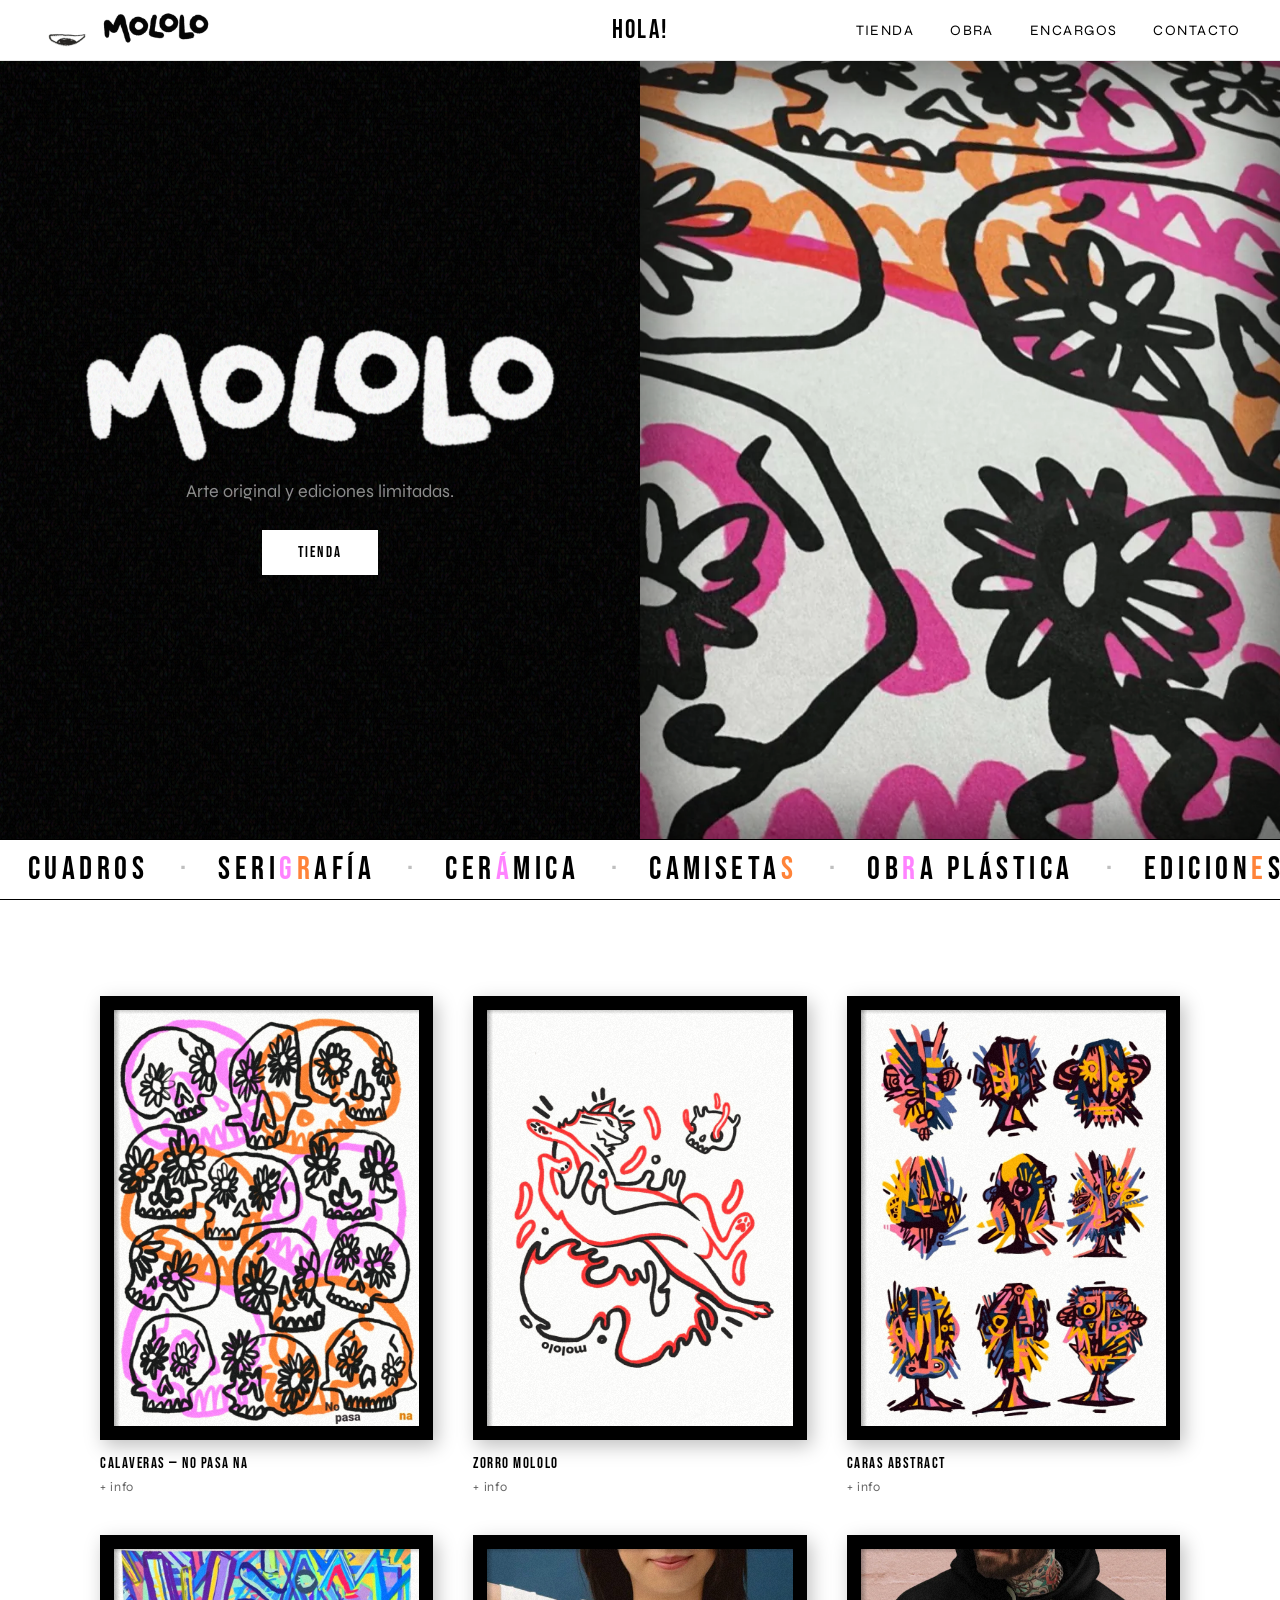
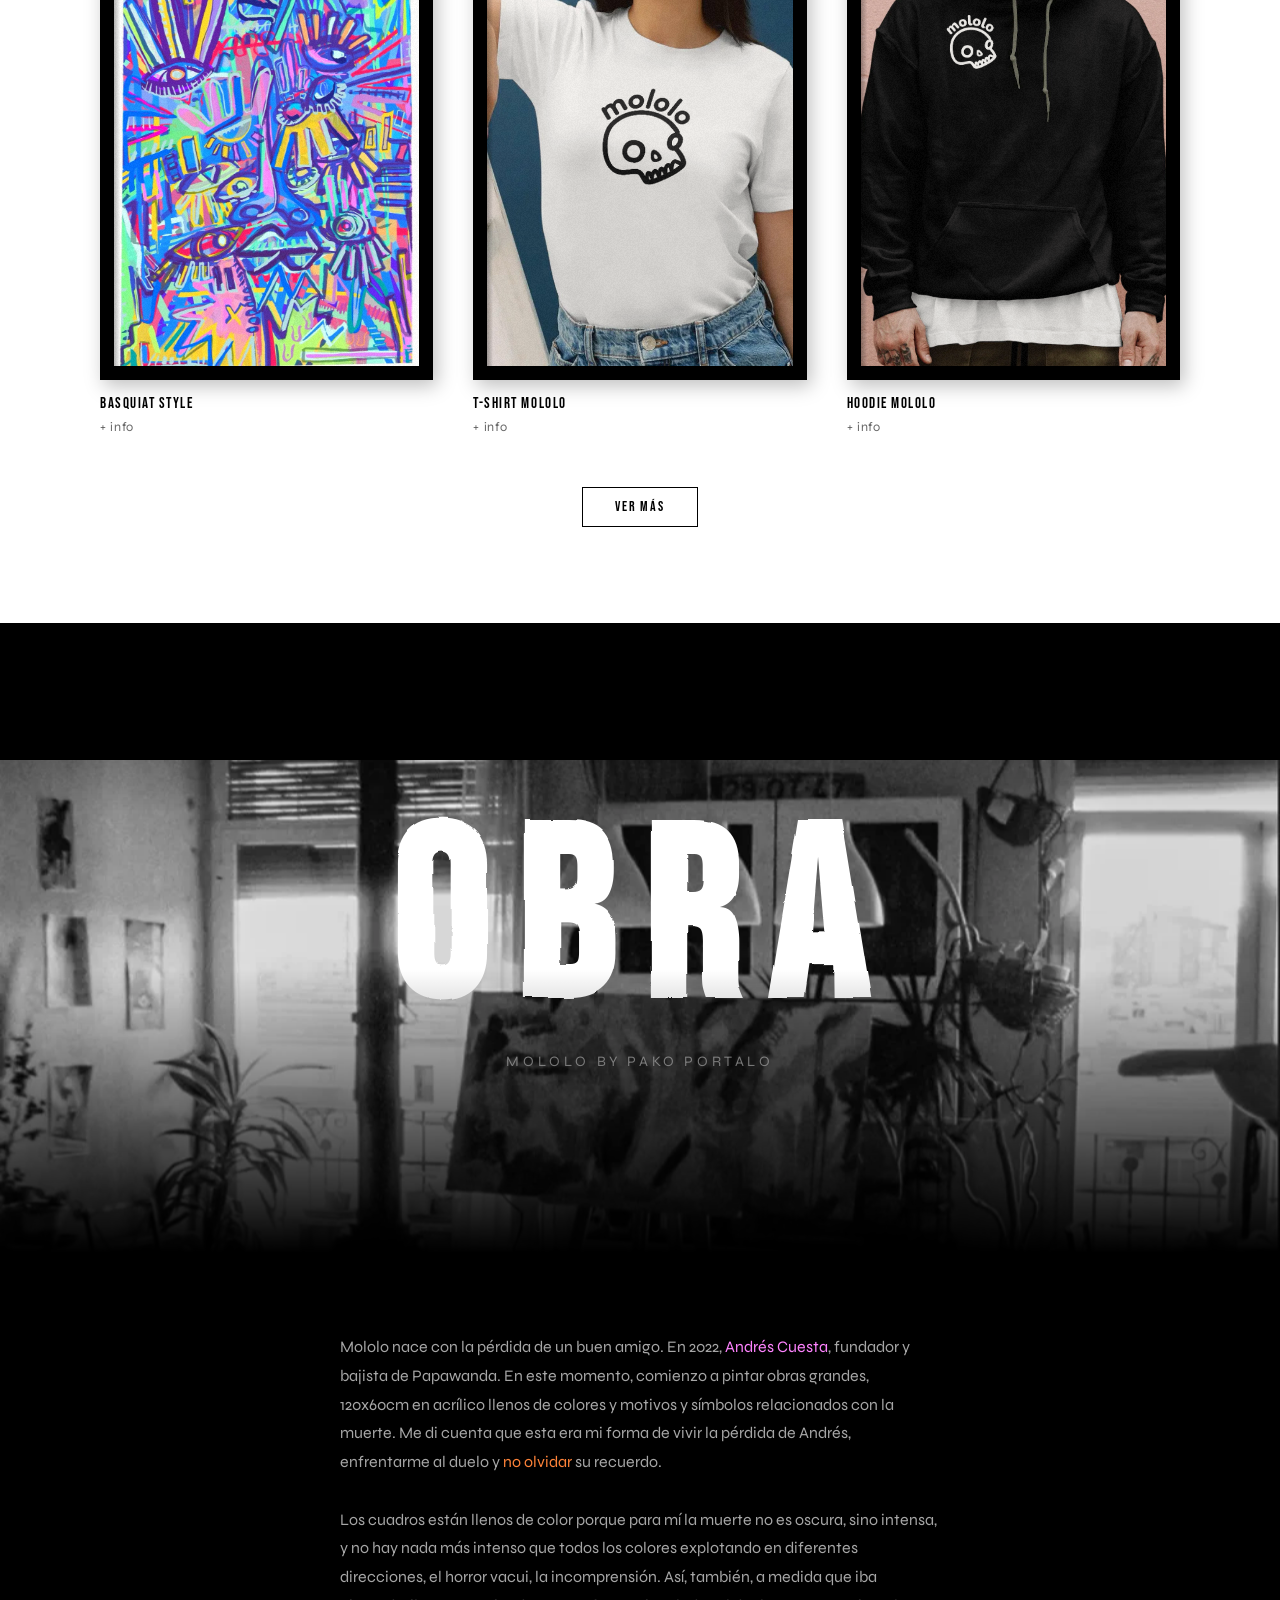
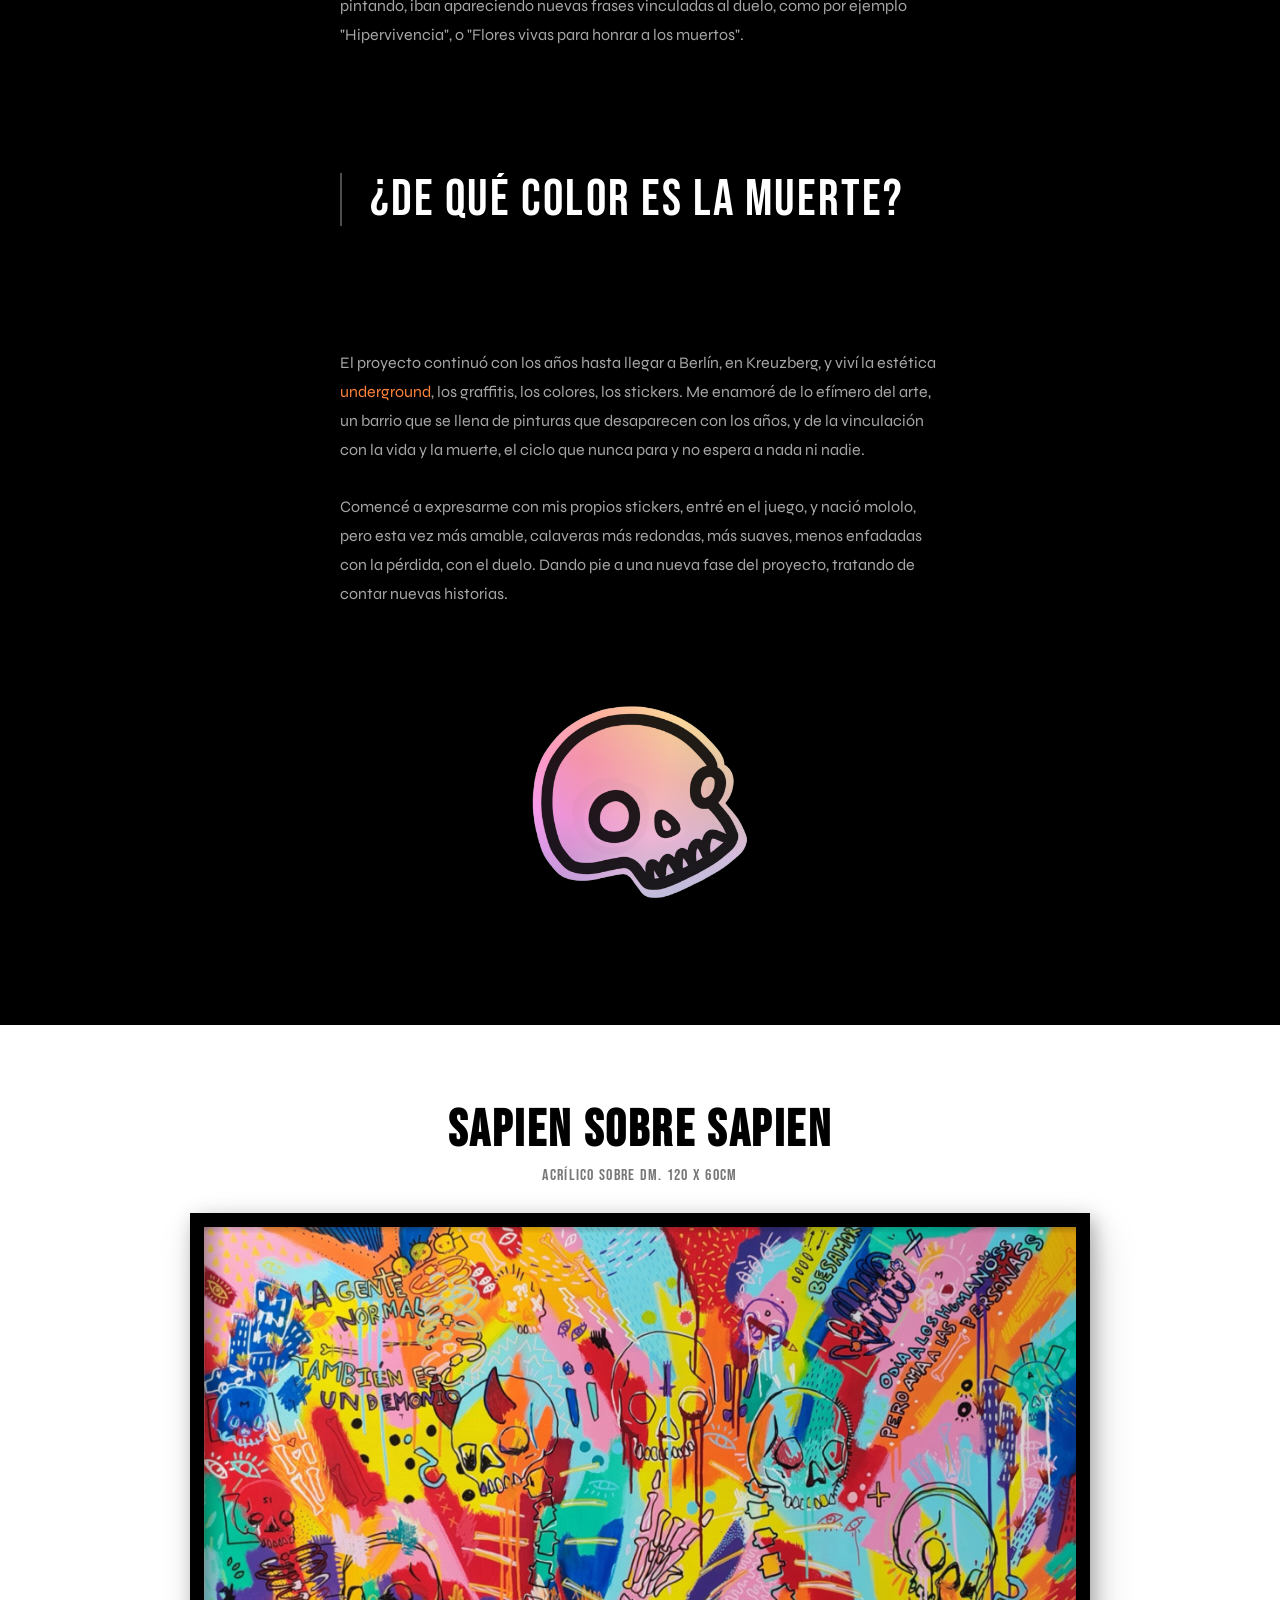
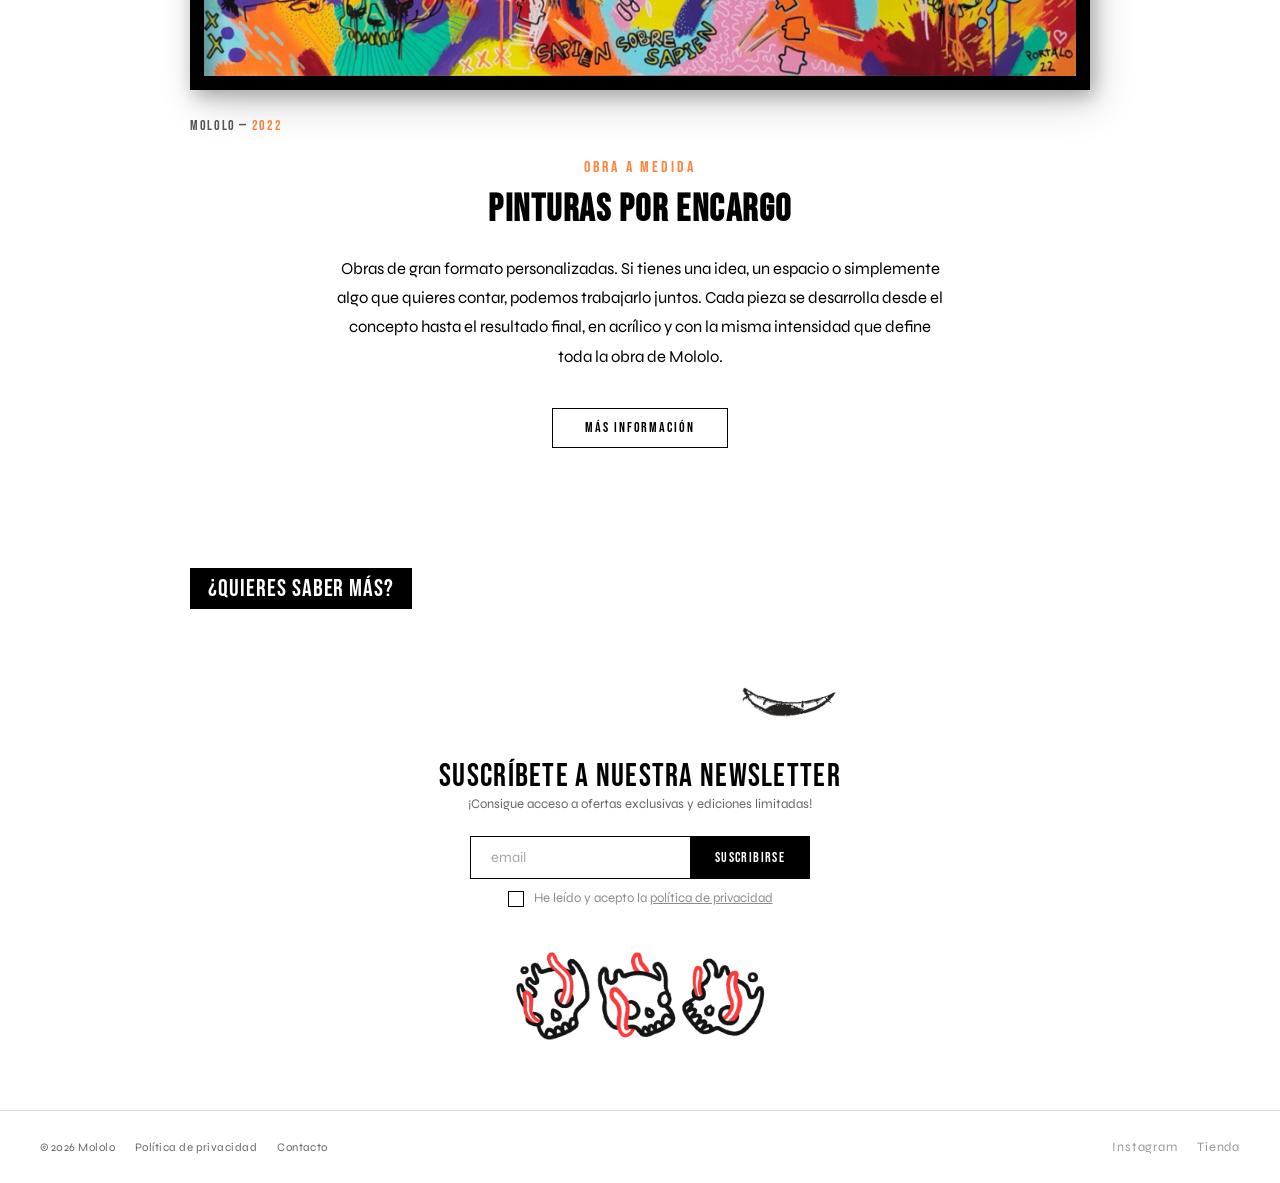
==== index.html @ 87db5af1 "B1–B6: auditoría completa — og:image, OG privacidad, calaveritas, CDN, favicon, logo WebP - B1: cont" ====
<!DOCTYPE html>
<html lang="es">
<head>
  <meta charset="UTF-8">
  <meta name="viewport" content="width=device-width, initial-scale=1.0">
  <title>Mololo — Arte original y ediciones limitadas</title>
  <meta name="description" content="Mololo — Cuadros, serigrafías, cerámica y más. Obras de arte del artista Pako Portalo.">
  <link rel="canonical" href="https://mololo.es/">
  <link rel="icon" type="image/png" href="assets/images/Mololo_Logo_Bg.png">
  <link rel="apple-touch-icon" href="apple-touch-icon.png">
  <link rel="manifest" href="manifest.json">

  <!-- Open Graph / WhatsApp -->
  <meta property="og:type" content="website">
  <meta property="og:title" content="Mololo — Arte original y ediciones limitadas">
  <meta property="og:description" content="Cuadros, láminas y ediciones limitadas de Mololo by Pako Portalo.">
  <meta property="og:image" content="https://mololo.es/assets/images/hero/hero.webp">
  <meta property="og:url" content="https://mololo.es/">
  <meta name="twitter:card" content="summary_large_image">
  <link rel="preconnect" href="https://fonts.googleapis.com">
  <link rel="preconnect" href="https://fonts.gstatic.com" crossorigin>
  <link href="https://fonts.googleapis.com/css2?family=Bebas+Neue&family=Syne:wght@400;500;600&display=swap" rel="stylesheet">
  <link rel="stylesheet" href="css/landing.css">
  <script defer src="https://cloud.umami.is/script.js" data-website-id="9700ddec-756a-4a97-9a9a-986074185c9a"></script>
  <script type="application/ld+json">
  {
    "@context": "https://schema.org",
    "@type": "Person",
    "name": "Pako Portalo",
    "alternateName": "Mololo",
    "url": "https://mololo.es",
    "image": "https://mololo.es/assets/images/hero/hero.webp",
    "description": "Artista plástico. Cuadros, serigrafías, cerámica y ediciones limitadas.",
    "sameAs": [
      "https://www.instagram.com/mololo.es/",
      "https://shop.mololo.es"
    ],
    "hasOfferCatalog": {
      "@type": "OfferCatalog",
      "name": "Tienda Mololo",
      "url": "https://shop.mololo.es"
    }
  }
  </script>
</head>
<body>

  <!-- SVG filters -->
  <svg style="position:absolute;width:0;height:0;overflow:hidden">
    <defs>
      <!-- Filtro wavy animado sin cursor (mobile) -->
      <filter id="obra-turbulence-simple" x="-20%" y="-20%" width="140%" height="140%">
        <feTurbulence type="turbulence" baseFrequency="0.012 0.008" numOctaves="3" seed="5">
          <animate attributeName="baseFrequency"
            values="0.012 0.008; 0.014 0.010; 0.011 0.007; 0.013 0.009; 0.012 0.008"
            dur="8s" repeatCount="indefinite" calcMode="linear"/>
        </feTurbulence>
        <feDisplacementMap in="SourceGraphic" scale="4" xChannelSelector="R" yChannelSelector="G"/>
      </filter>

      <filter id="obra-turbulence" x="-50%" y="-50%" width="200%" height="200%">
        <!-- Respiración idle -->
        <feTurbulence type="turbulence" baseFrequency="0.012 0.008" numOctaves="3" seed="5" result="noise">
          <animate attributeName="baseFrequency"
            values="0.012 0.008; 0.014 0.010; 0.011 0.007; 0.013 0.009; 0.012 0.008"
            dur="8s" repeatCount="indefinite" calcMode="linear"/>
        </feTurbulence>
        <feDisplacementMap in="SourceGraphic" in2="noise" scale="4"
          xChannelSelector="R" yChannelSelector="G" result="breathed"/>
        <!-- Cursor local -->
        <feFlood flood-color="#808080" result="neutral"/>
        <feImage id="obra-cursor-map" result="cursorGradient"
          href="data:image/svg+xml,%3Csvg xmlns='http://www.w3.org/2000/svg' width='300' height='300'%3E%3CradialGradient id='g' cx='50%25' cy='50%25' r='50%25'%3E%3Cstop offset='0%25' stop-color='%23ff8080'/%3E%3Cstop offset='100%25' stop-color='%23808080' stop-opacity='0'/%3E%3C/radialGradient%3E%3Crect width='300' height='300' fill='url(%23g)'/%3E%3C/svg%3E"
          x="-9999" y="-9999" width="300" height="300"/>
        <feComposite in="cursorGradient" in2="neutral" operator="over" result="cursorMap"/>
        <feDisplacementMap id="obra-cursor-disp" in="breathed" in2="cursorMap"
          scale="0" xChannelSelector="R" yChannelSelector="G"/>
      </filter>
    </defs>
  </svg>

  <!-- NAVBAR -->
  <nav>
    <span class="nav-greeting" id="nav-greeting"></span>
    <div class="nav-left">
      <div class="nav-eye-wrapper" id="nav-eye"></div>
      <a href="index.html"><img class="nav-logo" src="assets/images/hero/mololo-logo-hero.webp" alt="MOLOLO"></a>
    </div>
    <div class="nav-links">
      <a href="https://shop.mololo.es">TIENDA</a>
      <a href="#artista">OBRA</a>
      <a href="#encargos">ENCARGOS</a>
      <a href="contacto.html">CONTACTO</a>
    </div>
    <button class="nav-hamburger" id="nav-hamburger" aria-label="Menú">
      <span></span><span></span><span></span>
    </button>
  </nav>

  <!-- Menú móvil desplegable -->
  <div class="nav-mobile-menu" id="nav-mobile-menu">
    <a href="https://shop.mololo.es">TIENDA</a>
    <a href="#artista">OBRA</a>
    <a href="#encargos">ENCARGOS</a>
    <a href="contacto.html">CONTACTO</a>
  </div>

  <main>

    <!-- MÓDULO 1: HERO -->
    <section class="hero">
      <h1 class="visually-hidden">Mololo by Pako Portalo — Arte original y ediciones limitadas</h1>
      <div class="hero-split">
        <div class="hero-left">
          <div class="logo-sprite">
            <img src="assets/images/hero/mololo-logo-hero.webp" alt="MOLOLO">
          </div>
          <p class="hero-sub">Arte original y ediciones limitadas.</p>
          <a class="btn-tienda" href="https://shop.mololo.es">TIENDA</a>
        </div>
        <div class="hero-right">
          <img src="assets/images/hero/hero.webp" alt="Obra de Mololo by Pako Portalo">
        </div>
      </div>

      <!-- TICKER al fondo del hero -->
      <div class="ticker">
        <div class="ticker-track">
          <span class="ticker-item">CUADROS</span><span class="ticker-sep">·</span>
          <span class="ticker-item">SERI<span class="tk-p">G</span><span class="tk-o">R</span>AFÍA</span><span class="ticker-sep">·</span>
          <span class="ticker-item">CER<span class="tk-p">Á</span>MICA</span><span class="ticker-sep">·</span>
          <span class="ticker-item">CAMISETA<span class="tk-o">S</span></span><span class="ticker-sep">·</span>
          <span class="ticker-item">OB<span class="tk-p">R</span>A PLÁSTICA</span><span class="ticker-sep">·</span>
          <span class="ticker-item">EDICION<span class="tk-o">E</span>S LIMITADAS</span><span class="ticker-sep">·</span>
          <span class="ticker-item">TÉCNIC<span class="tk-o">A</span> MIXT<span class="tk-p">A</span></span><span class="ticker-sep">·</span>
          <span class="ticker-item">CUADROS</span><span class="ticker-sep">·</span>
          <span class="ticker-item">SERI<span class="tk-p">G</span><span class="tk-o">R</span>AFÍA</span><span class="ticker-sep">·</span>
          <span class="ticker-item">CER<span class="tk-p">Á</span>MICA</span><span class="ticker-sep">·</span>
          <span class="ticker-item">CAMISETA<span class="tk-o">S</span></span><span class="ticker-sep">·</span>
          <span class="ticker-item">OB<span class="tk-p">R</span>A PLÁSTICA</span><span class="ticker-sep">·</span>
          <span class="ticker-item">EDICION<span class="tk-o">E</span>S LIMITADAS</span><span class="ticker-sep">·</span>
          <span class="ticker-item">TÉCNIC<span class="tk-o">A</span> MIXT<span class="tk-p">A</span></span><span class="ticker-sep">·</span>
        </div>
      </div>
    </section>

    <!-- MÓDULO 2: PRODUCTOS -->
    <section class="productos">
      <div class="productos-grid">
        <div class="producto-card">
          <div class="marco"><img src="assets/images/productos/calaveras-no-pasa-na.webp" alt="Calaveras No Pasa Na" loading="lazy"><div class="papel"></div></div>
          <span class="producto-nombre">CALAVERAS — NO PASA NA</span>
          <a class="producto-info" href="https://shop.mololo.es" target="_blank" rel="noopener">+ info</a>
        </div>
        <div class="producto-card">
          <div class="marco"><img src="assets/images/productos/zorro-calavera.webp" alt="Zorro Mololo" loading="lazy"><div class="papel"></div></div>
          <span class="producto-nombre">ZORRO MOLOLO</span>
          <a class="producto-info" href="https://shop.mololo.es" target="_blank" rel="noopener">+ info</a>
        </div>
        <div class="producto-card">
          <div class="marco"><img src="assets/images/productos/caras-abstract.webp" alt="Caras Abstract" loading="lazy"><div class="papel"></div></div>
          <span class="producto-nombre">CARAS ABSTRACT</span>
          <a class="producto-info" href="https://shop.mololo.es" target="_blank" rel="noopener">+ info</a>
        </div>
        <div class="producto-card">
          <div class="marco"><img src="assets/images/productos/basquiat-style.webp" alt="Basquiat Style" loading="lazy"><div class="papel"></div></div>
          <span class="producto-nombre">BASQUIAT STYLE</span>
          <a class="producto-info" href="https://shop.mololo.es" target="_blank" rel="noopener">+ info</a>
        </div>
        <div class="producto-card">
          <div class="marco"><img src="assets/images/productos/t-shirt-mololo.webp" alt="T-Shirt Mololo" loading="lazy"><div class="papel"></div></div>
          <span class="producto-nombre">T-SHIRT MOLOLO</span>
          <a class="producto-info" href="https://shop.mololo.es" target="_blank" rel="noopener">+ info</a>
        </div>
        <div class="producto-card">
          <div class="marco"><img src="assets/images/productos/hoodie-mololo.webp" alt="Hoodie Mololo" loading="lazy"><div class="papel"></div></div>
          <span class="producto-nombre">HOODIE MOLOLO</span>
          <a class="producto-info" href="https://shop.mololo.es" target="_blank" rel="noopener">+ info</a>
        </div>
      </div>
      <a class="btn-ver-mas" href="https://shop.mololo.es">VER MÁS</a>
    </section>

    <!-- MÓDULO 3: EL ARTISTA -->
    <section class="artista" id="artista">

      <div class="artista-header">
        <img src="assets/images/obra/san-raimundo-pintura.webp" alt="Pako Portalo pintando" loading="lazy">
        <div class="artista-header-overlay">
          <div class="artista-header-titulo">
            <h2 tabindex="0">OBRA</h2>
            <span class="artista-by">Mololo by Pako Portalo</span>
          </div>
        </div>
      </div>

      <div class="artista-body">
        <p tabindex="0"><span class="il-candidate" data-zone="a">Mololo</span> nace con la pérdida de un buen amigo. En 2022, <span class="il-candidate" data-zone="a">Andrés Cuesta</span>, fundador y bajista de <span class="il-candidate" data-zone="a">Papawanda</span>. En este momento, <span class="il-candidate" data-zone="a">comienzo a pintar</span> obras grandes, 120x60cm en acrílico llenos de colores y motivos y símbolos relacionados con <span class="il-candidate" data-zone="a">la muerte</span>. Me di cuenta que esta era mi forma de <span class="il-candidate" data-zone="a">vivir la pérdida</span> de Andrés, enfrentarme al duelo y <span class="il-candidate" data-zone="a">no olvidar</span> su recuerdo.</p>

        <p>Los cuadros están llenos de color porque para mí <span class="il-candidate" data-zone="a">la muerte no es oscura</span>, sino intensa, y no hay nada más intenso que todos los colores explotando en diferentes direcciones, el <span class="il-candidate" data-zone="a">horror vacui</span>, <span class="il-candidate" data-zone="a">la incomprensión</span>. Así, también, a medida que iba pintando, iban apareciendo nuevas frases <span class="il-candidate" data-zone="a">vinculadas al duelo</span>, como por ejemplo <span class="il-candidate" data-zone="a">"Hipervivencia"</span>, o <span class="il-candidate" data-zone="a">"Flores vivas para honrar a los muertos"</span>.</p>

        <div class="artista-pull-quote" tabindex="0">¿De qué color es la muerte?</div>

        <p tabindex="0">El proyecto continuó con los años hasta llegar a <span class="il-candidate" data-zone="b">Berlín, en Kreuzberg</span>, y viví la estética <span class="il-candidate" data-zone="b">underground</span>, los <span class="il-candidate" data-zone="b">graffitis</span>, los colores, los <span class="il-candidate" data-zone="b">stickers</span>. Me enamoré de <span class="il-candidate" data-zone="b">lo efímero</span> del arte, un barrio que se llena de pinturas que desaparecen con los años, y de <span class="il-candidate" data-zone="b">la vinculación</span> con <span class="il-candidate" data-zone="b">la vida</span> y <span class="il-candidate" data-zone="b">la muerte</span>, el ciclo que nunca para y no espera a nada ni nadie.</p>

        <p>Comencé a expresarme con mis propios stickers, entré en el juego, y <span class="il-candidate" data-zone="b">nació mololo</span>, pero esta vez <span class="il-candidate" data-zone="b">más amable</span>, calaveras más redondas, <span class="il-candidate" data-zone="b">más suaves</span>, <span class="il-candidate" data-zone="b">menos enfadadas</span> con la pérdida, con el duelo. Dando pie a una <span class="il-candidate" data-zone="b">nueva fase</span> del proyecto, tratando de contar <span class="il-candidate" data-zone="b">nuevas historias</span>.</p>

        <div class="artista-holo">
          <div id="artista-holo-card" tabindex="0"></div>
        </div>
      </div>

    </section>

    <!-- MÓDULO 4: CUADRO — Sapien sobre sapien -->
    <section class="cuadro-lupa" id="encargos">
      <canvas id="cuadro-lens-canvas"></canvas>
      <div class="cuadro-lupa-inner">
        <div class="cuadro-lupa-header">
          <h2 class="cuadro-lupa-titulo">Sapien sobre sapien</h2>
          <p class="cuadro-lupa-sub">acrílico sobre DM. 120 x 60cm</p>
        </div>
        <div class="cuadro-marco" id="cuadro-marco" tabindex="0">
          <img id="cuadro-img" src="assets/images/cuadro-sapien.jpg" alt="Sapien sobre sapien — Mololo" loading="lazy">
        </div>
        <div class="cuadro-lupa-footer">
          MOLOLO — <span>2022</span>
        </div>
      </div>
    </section>

    <!-- MÓDULO 5: ENCARGOS -->
    <section class="encargos">
      <span class="encargos-pretitulo">obra a medida</span>
      <h2 class="encargos-titulo" tabindex="0">Pinturas por encargo</h2>
      <p class="encargos-texto">Obras de gran formato personalizadas. Si tienes una idea, un espacio o simplemente algo que quieres contar, podemos trabajarlo juntos. Cada pieza se desarrolla desde el concepto hasta el resultado final, en acrílico y con la misma intensidad que define toda la obra de Mololo.</p>
      <a class="btn-ver-mas encargos-btn" href="https://shop.mololo.es">MÁS INFORMACIÓN</a>
    </section>

    <!-- MÓDULO 6: NEWSLETTER -->
    <section class="newsletter">
      <div class="newsletter-wrapper">
      <span class="newsletter-pretitulo">¿quieres saber más?</span>
      <div class="newsletter-inner">
        <div class="newsletter-eye-wrapper" id="nl-eye-right"></div>
        <h3 class="newsletter-titulo">Suscríbete a nuestra newsletter</h3>
        <p class="newsletter-sub" id="nl-sub">¡Consigue acceso a ofertas exclusivas y ediciones limitadas!</p>
        <form class="newsletter-form" id="nl-form">
          <div class="nl-row">
            <input class="newsletter-input" type="email" name="EMAIL" placeholder="email" required>
            <div style="visibility:hidden;position:absolute;width:0;height:0;overflow:hidden;" aria-hidden="true"><input type="text" name="b_276dfd967b8cc6a77df406b2b_a4e99d727c" tabindex="-1" value=""></div>
            <button class="newsletter-submit" id="nl-submit" type="button">SUSCRIBIRSE</button>
          </div>
          <label class="nl-consent">
            <input type="checkbox" id="nl-consent" name="consent">
            <span>He leído y acepto la <a href="politica-privacidad.html" target="_blank">política de privacidad</a></span>
          </label>
          <p class="nl-consent-error" id="nl-consent-error">Acepta la política de privacidad para continuar</p>
        </form>
        <p class="newsletter-ok" id="nl-ok" style="display:none;">¡Gracias! Te hemos añadido a la lista.</p>
        <img class="newsletter-calaveritas" src="assets/images/calaveritas.webp" alt="Calaveritas — Mololo" loading="lazy">
      </div>
      </div>
    </section>

  </main>

  <!-- FOOTER -->
  <footer>
    <div class="footer-legal">
      <span>© 2026 Mololo</span>
      <a href="politica-privacidad.html">Política de privacidad</a>
      <a href="contacto.html">Contacto</a>
    </div>
    <div class="footer-social">
      <a href="https://www.instagram.com/mololo.es/" target="_blank" rel="noopener">Instagram</a>
      <a href="https://shop.mololo.es" target="_blank" rel="noopener">Tienda</a>
    </div>
  </footer>

  <!-- SCRIPTS -->
  <script defer src="js/holographic-card.js"></script>
  <script defer src="js/eye-base.js"></script>
  <script defer src="js/tracker-eye.js"></script>
  <script defer src="js/absent-eye.js"></script>
  <script defer src="js/landing.js"></script>
</body>
</html>
---- css/landing.css ----
/* ================================
   RESET
================================ */
* {
  margin: 0;
  padding: 0;
  box-sizing: border-box;
}

/* ================================
   EYE SPRITE
================================ */
.eye {
  width: 200px;
  height: 200px;
  position: absolute;
  background-image: url('../assets/sprite-draw.webp');
  background-size: 1600px 5000px;
  background-repeat: no-repeat;
  background-position: 0 0;
  mix-blend-mode: multiply;
}

/* ================================
   ACCESIBILIDAD
================================ */
.visually-hidden {
  position: absolute;
  width: 1px;
  height: 1px;
  padding: 0;
  margin: -1px;
  overflow: hidden;
  clip: rect(0, 0, 0, 0);
  white-space: nowrap;
  border: 0;
}

/* Focus visible — navegación por teclado
   Los botones y links simulan el estado hover al recibir foco.
   En campos de texto (sin hover definido): indicador de línea.    */

/* — Navbar: logo (primer tab) — */
.nav-left a:focus-visible {
  outline: 2px solid var(--pink);
  outline-offset: 3px;
}

/* — Navbar links — */
.nav-links a:focus-visible,
.nav-mobile-menu a:focus-visible {
  outline: 2px solid var(--orange);
  outline-offset: 3px;
}

/* — Hamburger (sin hover definido, outline sutil) — */
.nav-hamburger:focus-visible {
  outline: 2px solid var(--orange);
  outline-offset: 4px;
}

/* — Hero: btn-tienda — */
.btn-tienda:focus-visible {
  outline: none;
  background: var(--pink);
}

/* — Productos: "+ info" links — */
.producto-info:focus-visible {
  outline: 2px solid var(--pink);
  outline-offset: 3px;
}

/* — Productos + Encargos: btn-ver-mas — */
.btn-ver-mas:focus-visible {
  outline: none;
  background: var(--pink);
  color: var(--black);
  border-color: var(--pink);
}

/* — Newsletter input — */
.newsletter-input:focus-visible {
  outline: 2px solid var(--black);
  outline-offset: 2px;
}

/* — Newsletter submit — */
.newsletter-submit:focus-visible {
  outline: none;
  background: var(--pink);
  color: var(--black);
  border-color: var(--pink);
}

/* — Footer links — */
.footer-legal a:focus-visible,
.footer-social a:focus-visible {
  outline: none;
  color: var(--black);
}

/* — Contacto: campos (sin hover, línea naranja bajo el texto) — */
.contacto-field:focus-visible {
  outline: none;
  box-shadow: 0 2px 0 var(--orange);
}

/* — Contacto: botón enviar — */
.contacto-submit:focus-visible {
  outline: none;
  background: var(--pink);
  color: var(--black);
  border-color: var(--pink);
}

/* — Tab stops de contenido (sin outline) — */
.artista-header-titulo h2:focus-visible,
.artista-body p:focus-visible,
.artista-pull-quote:focus-visible,
#artista-holo-card:focus-visible,
#cuadro-marco:focus-visible,
.encargos-titulo:focus-visible {
  outline: none;
}

/* ================================
   VARIABLES
================================ */
:root {
  --black: #000000;
  --white: #FFFFFF;
  --orange: #ff8339;
  --pink: #ff83ff;
  --font-display: 'Bebas Neue', sans-serif;
  --font-body: 'Syne', sans-serif;
}

/* ================================
   BODY
================================ */
body {
  width: 100%;
  height: auto;
  min-height: 100svh;
  background: white;
  overflow-x: hidden;
  overflow-y: auto;
  position: relative;
  cursor: default;
}

/* ================================
   NAVBAR
================================ */
nav {
  position: fixed;
  top: 0; left: 0; right: 0;
  height: 60px;
  display: flex;
  align-items: center;
  justify-content: space-between;
  padding: 0 40px;
  background: var(--white);
  z-index: 100;
  box-shadow: 0 1px 0 #e8e8e8;
}

.nav-greeting {
  position: absolute;
  left: 50%;
  transform: translateX(-50%);
  font-family: var(--font-display);
  font-size: 1.6rem;
  letter-spacing: 0.08em;
  color: var(--black);
  opacity: 0;
  transition: opacity 1.8s ease;
  pointer-events: none;
  white-space: nowrap;
}
.nav-greeting.visible { opacity: 1; }

.nav-left {
  display: flex;
  align-items: center;
  gap: 10px;
}

.nav-eye-wrapper {
  width: 50px;
  height: 50px;
  position: relative;
  overflow: hidden;
  flex-shrink: 0;
}
.nav-eye-wrapper .eye {
  transform: scale(0.25);
  transform-origin: top left;
}

.nav-logo {
  height: 32px;
  width: auto;
  object-fit: contain;
  filter: invert(1);
  opacity: 0;
  transition: opacity 0.5s ease;
}
.nav-logo.visible { opacity: 1; }

.nav-links {
  display: flex;
  align-items: center;
  gap: 36px;
}
.nav-links a {
  font-family: var(--font-body);
  font-size: 0.9rem;
  letter-spacing: 0.1em;
  color: var(--black);
  text-decoration: none;
  transition: opacity 0.15s;
}
.nav-links a:hover { opacity: 0.4; }

/* ================================
   HAMBURGER
================================ */
.nav-hamburger {
  display: none;
  flex-direction: column;
  justify-content: center;
  gap: 5px;
  width: 32px;
  height: 32px;
  cursor: pointer;
  background: none;
  border: none;
  padding: 0;
  outline: none;
}
.nav-hamburger span {
  display: block;
  height: 1.5px;
  background: var(--black);
  transition: transform 0.25s, opacity 0.25s;
  transform-origin: center;
}
.nav-hamburger.open span:nth-child(1) { transform: translateY(6.5px) rotate(45deg); }
.nav-hamburger.open span:nth-child(2) { opacity: 0; }
.nav-hamburger.open span:nth-child(3) { transform: translateY(-6.5px) rotate(-45deg); }

/* ================================
   MOBILE NAV MENU
================================ */
.nav-mobile-menu {
  display: none;
  position: fixed;
  top: 60px; left: 0; right: 0;
  background: var(--white);
  flex-direction: column;
  z-index: 99;
  overflow: hidden;
  max-height: 0;
  transition: max-height 0.3s ease;
}
.nav-mobile-menu.open {
  max-height: 280px;
  box-shadow: 0 1px 0 #e8e8e8;
}
.nav-mobile-menu a {
  font-family: var(--font-body);
  font-size: 0.9rem;
  letter-spacing: 0.1em;
  color: var(--black);
  text-decoration: none;
  padding: 18px 24px;
  border-bottom: 1px solid #f0f0f0;
}
.nav-mobile-menu a:last-child { border-bottom: none; }

/* ================================
   MAIN
================================ */
main { padding-top: 60px; }

/* ================================
   TICKER
================================ */
.ticker {
  border-top: 1.5px solid var(--black);
  border-bottom: 1.5px solid var(--black);
  background: var(--white);
  overflow: hidden;
  padding: 10px 0;
}

.ticker-track {
  display: flex;
  width: max-content;
  animation: ticker-scroll 18s linear infinite;
}

.ticker-track:hover {
  animation-play-state: paused;
}

.ticker-item {
  font-family: var(--font-display);
  font-size: 2rem;
  letter-spacing: 0.14em;
  white-space: nowrap;
  padding: 0 28px;
  color: var(--black);
  transition: color 0.2s;
}

.tk-o { color: var(--orange); }
.tk-p { color: var(--pink); }

.ticker-item:nth-child(4n+1):hover,
.ticker-item:nth-child(4n+1):hover * { color: var(--pink); }
.ticker-item:nth-child(4n+3):hover,
.ticker-item:nth-child(4n+3):hover * { color: var(--orange); }

.ticker-sep {
  font-family: var(--font-display);
  font-size: 2rem;
  color: rgba(0,0,0,0.25);
  padding: 0 4px;
}

@keyframes ticker-scroll {
  0%   { transform: translateX(0); }
  100% { transform: translateX(-50%); }
}

/* ================================
   HERO
================================ */
.hero {
  display: flex;
  flex-direction: column;
  min-height: calc(100svh - 60px);
}

.hero-split {
  display: grid;
  grid-template-columns: 1fr 1fr;
  flex: 1;
}

.hero-left {
  position: relative;
  background: var(--black);
  display: flex;
  flex-direction: column;
  justify-content: center;
  align-items: center;
  text-align: center;
  padding: 80px 64px;
  gap: 10px;
  overflow: hidden;
}

.hero-left::after {
  content: '';
  position: absolute;
  inset: 0;
  pointer-events: none;
  opacity: 0.15;
  background-image: url("data:image/svg+xml,%3Csvg viewBox='0 0 256 256' xmlns='http://www.w3.org/2000/svg'%3E%3Cfilter id='n'%3E%3CfeTurbulence type='turbulence' baseFrequency='0.3 0.2' numOctaves='2' stitchTiles='stitch'/%3E%3C/filter%3E%3Crect width='100%25' height='100%25' filter='url(%23n)'/%3E%3C/svg%3E");
  background-size: 300px 300px;
}

.logo-sprite {
  width: 500px;
  height: 143px; /* 500 * 400/1400 */
  max-width: 100%;
  transition: transform 0.4s ease;
}
.logo-sprite:hover { transform: scale(1.04); }
.logo-sprite img {
  width: 100%;
  height: 100%;
  object-fit: contain;
}

.hero-sub {
  font-family: var(--font-body);
  font-size: clamp(0.95rem, 1.4vw, 1.15rem);
  color: rgba(255,255,255,0.55);
  line-height: 1.6;
}

.btn-tienda {
  display: inline-block;
  position: relative;
  z-index: 1;
  font-family: var(--font-display);
  font-size: 0.95rem;
  letter-spacing: 0.14em;
  color: var(--black);
  background: var(--white);
  padding: 13px 36px;
  text-decoration: none;
  align-self: center;
  margin-top: 14px;
  transition: background 0.2s;
}
.btn-tienda.hover-alt:hover { background: var(--orange); color: var(--white); }
.btn-tienda:not(.hover-alt):hover { background: var(--pink); }

.hero-right {
  overflow: hidden;
  position: relative;
}
.hero-right::after {
  content: '';
  position: absolute;
  inset: 0;
  pointer-events: none;
  z-index: 1;
  box-shadow: inset 0 0 70px 18px rgba(0,0,0,0.55);
}
.hero-right img {
  position: absolute;
  inset: -20px;
  width: calc(100% + 40px);
  height: calc(100% + 40px);
  object-fit: cover;
  display: block;
}

/* ================================
   PRODUCTOS
================================ */
.productos {
  padding: 96px 64px;
  display: flex;
  flex-direction: column;
  align-items: center;
  gap: 52px;
}

.productos-grid {
  display: grid;
  grid-template-columns: repeat(3, 1fr);
  gap: 40px;
  width: 100%;
  max-width: 1080px;
}

.producto-card {
  display: flex;
  flex-direction: column;
  gap: 14px;
}

.producto-card .marco {
  position: relative;
  width: 100%;
  aspect-ratio: 3 / 4;
  border: 14px solid var(--black);
  box-shadow: 4px 6px 18px rgba(0,0,0,0.25);
  overflow: hidden;
  display: block;
  transition: transform 0.3s ease, box-shadow 0.3s ease;
}
.producto-card .marco img {
  width: 100%;
  height: 100%;
  object-fit: cover;
  display: block;
  position: relative;
  z-index: 0;
  filter: sepia(0.05) saturate(1.2);
}
/* Sombra de volumen del marco sobre la imagen */
.producto-card .marco::before {
  content: '';
  position: absolute;
  inset: 0;
  background:
    linear-gradient(to right,  rgba(0,0,0,0.3) 0%, transparent 2%),
    linear-gradient(to bottom, rgba(0,0,0,0.18) 0%, transparent 1%);
  pointer-events: none;
  z-index: 1;
}
/* Textura papel */
.producto-card .marco .papel {
  position: absolute;
  inset: 0;
  opacity: 0.03;
  pointer-events: none;
  z-index: 2;
  background-repeat: repeat;
  background-size: 150px 150px;
}
.producto-card:hover .marco {
  transform: scale(1.03) translateY(-4px);
  box-shadow: 8px 20px 40px rgba(0,0,0,0.35);
}

.producto-nombre {
  font-family: var(--font-display);
  font-size: 0.95rem;
  letter-spacing: 0.1em;
  color: var(--black);
}

.producto-info {
  font-family: var(--font-body);
  font-size: 0.8rem;
  letter-spacing: 0.05em;
  color: rgba(0,0,0,0.6);
  text-decoration: none;
  margin-top: -8px;
}
.producto-info:hover { color: var(--black); }

.btn-ver-mas {
  font-family: var(--font-display);
  font-size: 0.85rem;
  letter-spacing: 0.14em;
  color: var(--black);
  text-decoration: none;
  border: 1px solid var(--black);
  padding: 11px 32px;
  transition: background 0.2s, color 0.2s;
}
.btn-ver-mas.hover-alt:hover { background: var(--orange); color: var(--white); border-color: var(--orange); }
.btn-ver-mas:not(.hover-alt):hover { background: var(--pink); color: var(--black); border-color: var(--pink); }

/* ================================
   MÓDULO 4: CUADRO LUPA
================================ */
.cuadro-lupa {
  padding: 80px 32px 24px;
  display: flex;
  justify-content: center;
  background: var(--white);
}

.cuadro-lupa-inner {
  display: flex;
  flex-direction: column;
  align-items: center;
  gap: 28px;
  width: 100%;
  max-width: 900px;
}

.cuadro-lupa-header {
  text-align: center;
}

.cuadro-lupa-titulo {
  font-family: var(--font-display);
  font-size: clamp(1.8rem, 4vw, 3.2rem);
  letter-spacing: 0.05em;
  line-height: 1;
}

.cuadro-lupa-sub {
  font-family: var(--font-display);
  font-size: 1rem;
  color: #777;
  margin-top: 10px;
  letter-spacing: 0.08em;
}

.cuadro-marco {
  position: relative;
  border: 14px solid var(--black);
  box-shadow: 4px 6px 18px rgba(0,0,0,0.28), 8px 16px 40px rgba(0,0,0,0.14);
  display: block;
  cursor: none;
  width: 100%;
}

.cuadro-marco::before {
  content: '';
  position: absolute;
  inset: 0;
  background:
    linear-gradient(to right,  rgba(0,0,0,0.28) 0%, transparent 2.5%),
    linear-gradient(to bottom, rgba(0,0,0,0.18) 0%, transparent 1.5%);
  pointer-events: none;
  z-index: 1;
}

.cuadro-marco::after {
  content: '';
  position: absolute;
  inset: 0;
  opacity: 0.03;
  pointer-events: none;
  z-index: 2;
  background-image: url("data:image/svg+xml,%3Csvg xmlns='http://www.w3.org/2000/svg' width='4' height='4'%3E%3Crect width='1' height='1' fill='%23000'/%3E%3Crect x='2' y='2' width='1' height='1' fill='%23000'/%3E%3C/svg%3E");
  background-size: 4px 4px;
}

#cuadro-img {
  display: block;
  width: 100%;
  height: auto;
}

#cuadro-lens-canvas {
  position: fixed;
  top: 0;
  left: 0;
  pointer-events: none;
  z-index: 9999;
}

.cuadro-lupa-footer {
  font-family: var(--font-display);
  font-size: 0.85rem;
  letter-spacing: 0.12em;
  color: #555;
  text-align: left;
  width: 100%;
}

.cuadro-lupa-footer span {
  color: var(--orange);
}

@media (hover: none) {
  .cuadro-marco { cursor: default; }
}

/* ================================
   ARTISTA
================================ */
.artista {
  background: var(--black);
}
.artista-header {
  position: relative;
  height: 70svh;
  overflow: hidden;
}
.artista-header::after {
  content: '';
  position: absolute;
  inset: 0;
  background: linear-gradient(to bottom, transparent 0%, transparent 55%, var(--black) 100%);
  pointer-events: none;
  z-index: 2;
}
.artista-header img {
  position: absolute;
  left: 0;
  width: 100%;
  height: 140%;
  object-fit: cover;
  object-position: center;
  display: block;
  will-change: transform;
}
.artista-header-overlay {
  position: absolute;
  inset: 0;
  background:
    linear-gradient(to bottom, rgba(0,0,0,0.5) 0%, transparent 30%);
  display: flex;
  align-items: center;
  justify-content: center;
}
.artista-header-titulo {
  display: flex;
  flex-direction: column;
  align-items: center;
  gap: 8px;
}
.artista-header-titulo h2 {
  font-family: var(--font-display);
  font-size: 15rem;
  letter-spacing: 0.12em;
  color: var(--white);
  margin: 0;
  line-height: 1;
  filter: url(#obra-turbulence);
  cursor: default;
  user-select: none;
  -webkit-user-select: none;
}
.artista-by {
  font-family: var(--font-body);
  font-size: 0.9rem;
  letter-spacing: 0.25em;
  color: rgba(255,255,255,0.65);
  text-transform: uppercase;
}

.artista-body {
  max-width: 680px;
  margin: 0 auto;
  padding: 80px 40px 100px;
}
.artista-body p {
  font-family: var(--font-body);
  font-size: 1rem;
  line-height: 1.8;
  color: rgba(255,255,255,0.65);
  margin-bottom: 1.8em;
}
.artista-pull-quote {
  font-family: var(--font-display);
  font-size: 3.2rem;
  line-height: 1.05;
  letter-spacing: 0.04em;
  margin: 2.4em 0;
  padding-left: 28px;
  border-left: 2px solid rgba(255,255,255,0.3);
  background: linear-gradient(
    90deg,
    var(--orange), var(--pink), var(--orange)
  );
  -webkit-background-clip: text;
  -webkit-text-fill-color: transparent;
  background-clip: text;
  filter: grayscale(1) brightness(2);
  transition: filter 1.2s ease;
  cursor: default;
}
.artista-pull-quote:hover,
.artista-pull-quote.scroll-active,
.artista-pull-quote:focus-visible { filter: grayscale(0) brightness(1); }
.il-candidate { transition: color 5s ease-in-out; }

.artista-holo {
  display: flex;
  justify-content: center;
  padding: 48px 0 0;
}
.artista-holo #artista-holo-card {
  filter: drop-shadow(0 12px 32px rgba(0,0,0,0.4)) drop-shadow(0 4px 10px rgba(0,0,0,0.2));
}

/* ================================
   ENCARGOS
================================ */
.encargos {
  padding: 0 32px 120px;
  display: flex;
  flex-direction: column;
  align-items: center;
  text-align: center;
  max-width: 680px;
  margin: 0 auto;
}

.encargos-pretitulo {
  font-family: var(--font-display);
  font-size: 1rem;
  letter-spacing: 0.18em;
  color: var(--orange);
  margin-bottom: 12px;
}

.encargos-titulo {
  font-family: var(--font-display);
  font-size: clamp(1.5rem, 3vw, 2.4rem);
  letter-spacing: 0.04em;
  margin: 0 0 24px;
  line-height: 1.1;
}

.encargos-texto {
  font-family: var(--font-body);
  font-size: clamp(0.95rem, 1.3vw, 1.05rem);
  line-height: 1.75;
  color: var(--black);
  margin-bottom: 36px;
}

.encargos-btn {
  align-self: center;
}

/* ================================
   NEWSLETTER
================================ */
.newsletter {
  padding: 0 32px 64px;
  display: flex;
  justify-content: center;
  background: var(--white);
}

.newsletter-wrapper {
  width: 100%;
  max-width: 900px;
  display: flex;
  flex-direction: column;
  align-items: center;
}

.newsletter-inner {
  width: 420px;
  display: flex;
  flex-direction: column;
  gap: 12px;
}

.newsletter-pretitulo {
  font-family: var(--font-display);
  font-size: 1.5rem;
  letter-spacing: 0.04em;
  color: var(--white);
  background: var(--black);
  padding: 6px 18px;
  align-self: flex-start;
  margin-bottom: 16px;
}

.newsletter-titulo,
.newsletter-sub,
.newsletter-form {
  transition: opacity 0.5s ease;
}

.newsletter-ok {
  font-family: var(--font-display);
  font-size: 1.5rem;
  letter-spacing: 0.04em;
  color: var(--white);
  background: var(--black);
  padding: 6px 18px;
  align-self: center;
  text-align: center;
  margin-top: 12px;
  opacity: 0;
  transition: opacity 0.5s ease;
}

.newsletter-eye-wrapper {
  width: 120px;
  height: 120px;
  position: relative;
  overflow: hidden;
  flex-shrink: 0;
  align-self: flex-end;
}
.newsletter-eye-wrapper .eye {
  transform: scale(0.6);
  transform-origin: top left;
}

.newsletter-titulo {
  font-family: var(--font-display);
  font-size: 2rem;
  letter-spacing: 0.04em;
  font-weight: 400;
  color: var(--black);
  text-align: center;
}

.newsletter-sub {
  font-family: var(--font-body);
  font-size: 0.82rem;
  color: rgba(0,0,0,0.6);
  line-height: 1.5;
  text-align: center;
  margin-top: -13px;
  margin-bottom: 10px;
}

.newsletter-form {
  display: flex;
  flex-direction: column;
  align-items: center;
}
.nl-row {
  display: flex;
}

.newsletter-input {
  font-family: var(--font-body);
  font-size: 0.9rem;
  padding: 12px 20px;
  border: 1px solid var(--black);
  border-right: none;
  outline: none;
  width: 220px;
  background: var(--white);
  color: var(--black);
}
.newsletter-input::placeholder { color: rgba(0,0,0,0.35); }

.newsletter-submit {
  font-family: var(--font-display);
  font-size: 0.85rem;
  letter-spacing: 0.1em;
  padding: 12px 24px;
  background: var(--black);
  color: var(--white);
  border: 1px solid var(--black);
  cursor: pointer;
  transition: background 0.2s, color 0.2s, border-color 0.2s;
  display: flex;
  align-items: center;
  justify-content: center;
}

@keyframes nl-spin {
  to { transform: rotate(360deg); }
}

.nl-spinner {
  width: 16px;
  height: 16px;
  border: 2px solid rgba(255,255,255,0.3);
  border-top-color: var(--white);
  border-radius: 50%;
  animation: nl-spin 0.7s linear infinite;
}
.newsletter-submit.hover-alt:hover { background: var(--orange); color: var(--white); border-color: var(--orange); }
.newsletter-submit:not(.hover-alt):hover { background: var(--pink); color: var(--black); border-color: var(--pink); }

.nl-consent {
  display: flex;
  align-items: flex-start;
  gap: 10px;
  margin-top: 10px;
  margin-bottom: 12px;
  cursor: pointer;
}
.nl-consent input[type="checkbox"] {
  appearance: none;
  -webkit-appearance: none;
  width: 16px;
  height: 16px;
  min-width: 16px;
  border: 1.5px solid var(--black);
  background: transparent;
  cursor: pointer;
  margin-top: 2px;
}
.nl-consent input[type="checkbox"]:checked {
  background: var(--black);
  background-image: url("data:image/svg+xml,%3Csvg viewBox='0 0 10 8' xmlns='http://www.w3.org/2000/svg'%3E%3Cpath d='M1 4l3 3 5-6' stroke='%23fff' stroke-width='1.5' fill='none' stroke-linecap='round' stroke-linejoin='round'/%3E%3C/svg%3E");
  background-repeat: no-repeat;
  background-position: center;
  background-size: 10px 8px;
}
.nl-consent span {
  font-family: 'Syne', sans-serif;
  font-size: 0.82rem;
  line-height: 1.5;
  color: rgba(0,0,0,0.45);
}
.nl-consent span a {
  color: rgba(0,0,0,0.45);
  text-decoration: underline;
}
.nl-consent-error {
  display: none;
  font-family: var(--font-display);
  font-size: 0.8rem;
  letter-spacing: 0.06em;
  color: #FF3A3B;
  text-align: center;
  margin-top: -6px;
  margin-bottom: 4px;
}
.nl-consent-error.visible {
  display: block;
}

.newsletter-calaveritas {
  width: 62%;
  height: auto;
  display: block;
  align-self: center;
  margin-top: 12px;
}

/* ================================
   FOOTER
================================ */
footer {
  border-top: 1px solid #e0e0e0;
  padding: 28px 40px;
  display: flex;
  align-items: center;
  justify-content: space-between;
  flex-wrap: wrap;
  gap: 16px;
}

.footer-legal {
  display: flex;
  flex-wrap: wrap;
  gap: 6px 20px;
  align-items: center;
}

.footer-legal span,
.footer-legal a {
  font-family: var(--font-body);
  font-size: 0.72rem;
  letter-spacing: 0.04em;
  color: rgba(0,0,0,0.6);
  text-decoration: none;
}
.footer-legal a:hover { color: var(--black); }

.footer-social {
  display: flex;
  gap: 20px;
}
.footer-social a {
  font-family: var(--font-body);
  font-size: 0.8rem;
  letter-spacing: 0.06em;
  color: rgba(0,0,0,0.4);
  text-decoration: none;
}
.footer-social a:hover { color: var(--black); }

/* ================================
   RESPONSIVE — MÓVIL (≤768px)
================================ */
@media (max-width: 768px) {

  /* — Navbar — */
  nav {
    position: sticky;
    top: 0;
    padding: 0 20px;
  }
  main { padding-top: 0; }
  .nav-links { display: none; }
  .nav-greeting { display: none; }
  .nav-hamburger { display: flex; }
  .nav-mobile-menu { display: flex; }

  /* — Hero — */
  .hero { min-height: 0; }

  .hero-split {
    display: flex;
    flex-direction: column;
  }

  .hero-right {
    position: relative;
    height: 56vw;
    min-height: 220px;
    overflow: hidden;
    background: var(--black);
  }
  .hero-right::after {
    box-shadow: inset 0 0 40px 8px rgba(0,0,0,0.35);
  }
  .hero-right img {
    position: absolute;
    inset: 0;
    width: 100%;
    height: 100%;
    object-fit: cover;
  }

  .hero-left {
    flex: none;
    padding: 48px 24px 52px;
    gap: 12px;
  }

  .logo-sprite {
    width: 80%;
    height: auto;
    aspect-ratio: 1400 / 400;
  }

  .btn-tienda {
    margin-top: 28px;
    padding: 14px 40px;
  }

  /* — Productos — */
  .productos {
    padding: 60px 20px;
    gap: 36px;
  }

  .productos-grid {
    grid-template-columns: repeat(2, 1fr);
    gap: 20px;
    max-width: 100%;
  }

  .producto-card .marco {
    border-width: 7px;
  }

  /* — Módulo OBRA — */
  .artista-header { height: 300px; }
  .artista-header-titulo h2 {
    font-size: 44vw;
    letter-spacing: 0.08em;
    filter: url(#obra-turbulence-simple);
  }
  .artista-body {
    padding: 48px 24px 64px;
  }
  .artista-pull-quote {
    font-size: 2rem;
  }

  /* — Módulo cuadro (lupa) — */
  .cuadro-marco {
    border-width: 8px;
  }

  /* — Newsletter — */
  .newsletter-eye-wrapper {
    display: none;
  }
  .newsletter-pretitulo {
    align-self: center;
    margin-bottom: 8px;
    font-size: 2.2rem;
  }
  .newsletter-titulo {
    font-size: 2.8rem;
  }
  .newsletter-inner {
    width: 100%;
  }
}

/* ================================
   PÁGINA CONTACTO
================================ */
.contacto {
  padding: 0 48px 0;
  display: flex;
  justify-content: center;
  align-items: flex-start;
  background: var(--white);
  height: calc(100svh - 76px);
  margin-top: 40px;
  overflow: hidden;
}

.contacto-wrapper {
  width: 100%;
  max-width: 960px;
  display: flex;
  flex-direction: column;
  align-items: center;
}

.contacto-calaveritas {
  width: 75%;
  height: auto;
  display: block;
  margin-top: 0;
}

.contacto-body {
  width: 100%;
  display: grid;
  grid-template-columns: 1fr 1fr;
  grid-template-rows: auto auto;
  gap: 48px;
  align-items: start;
}
.contacto-info      { grid-column: 1; grid-row: 1; }
.contacto-form-col  { grid-column: 2; grid-row: 1 / 3; }
.contacto-calaveritas { grid-column: 1; grid-row: 2; }

.contacto-info {
  display: flex;
  flex-direction: column;
  gap: 8px;
  padding-top: 0;
}
.contacto-info .newsletter-pretitulo {
  margin-bottom: 0;
}

.contacto-titulo {
  font-family: var(--font-display);
  font-size: clamp(2.8rem, 5vw, 4.5rem);
  letter-spacing: 0.03em;
  line-height: 1;
}

.contacto-sub {
  font-family: var(--font-body);
  font-size: clamp(0.9rem, 1.2vw, 1rem);
  line-height: 1.75;
  color: rgba(0,0,0,0.55);
  max-width: 340px;
}

.contacto-form {
  display: flex;
  flex-direction: column;
  gap: 0;
}

.contacto-field-group {
  display: flex;
  flex-direction: column;
  border-bottom: 1px solid rgba(0,0,0,0.15);
  padding: 18px 0 8px;
  transition: border-color 0.2s;
}
.contacto-field-group:focus-within {
  border-color: var(--black);
}

.contacto-label {
  font-family: var(--font-display);
  font-size: 0.7rem;
  letter-spacing: 0.16em;
  color: rgba(0,0,0,0.35);
  margin-bottom: 4px;
  transition: color 0.2s;
}
.contacto-field-group:focus-within .contacto-label {
  color: var(--black);
}

.contacto-field {
  font-family: var(--font-body);
  font-size: 0.95rem;
  border: none;
  outline: none;
  background: transparent;
  color: var(--black);
  width: 100%;
  padding: 0;
}
.contacto-field::placeholder { color: transparent; }

textarea.contacto-field {
  resize: none;
  min-height: 80px;
  font-family: var(--font-body);
  line-height: 1.6;
}

[data-fs-error] {
  font-family: var(--font-body);
  font-size: 0.78rem;
  color: #c0392b;
  margin-top: 4px;
  display: none;
}

.contacto-actions {
  display: flex;
  flex-direction: column;
  align-items: center;
  gap: 16px;
  margin-top: 32px;
}
.contacto-legal {
  font-family: 'Syne', sans-serif;
  font-size: 0.72rem;
  color: rgba(0,0,0,0.4);
  line-height: 1.5;
  margin-top: 12px;
  text-align: center;
}
.contacto-legal a {
  color: rgba(0,0,0,0.4);
  text-decoration: underline;
}

.contacto-submit {
  font-family: var(--font-display);
  font-size: 0.9rem;
  letter-spacing: 0.14em;
  padding: 13px 48px;
  background: var(--black);
  color: var(--white);
  border: 1px solid var(--black);
  cursor: pointer;
  transition: background 0.2s, color 0.2s, border-color 0.2s;
}
.contacto-submit.hover-alt:hover  { background: var(--orange); color: var(--white); border-color: var(--orange); }
.contacto-submit:not(.hover-alt):hover { background: var(--pink); color: var(--black); border-color: var(--pink); }
.contacto-submit:disabled { opacity: 0.45; cursor: default; }

[data-fs-success] {
  font-family: var(--font-body) !important;
  font-size: 1rem !important;
  line-height: 1.75 !important;
  color: var(--orange) !important;
  background: none !important;
  border: none !important;
  padding: 16px 0 8px !important;
  display: none;
}

.contacto-gracias {
  font-family: var(--font-body);
  font-size: 0.8rem;
  color: rgba(0,0,0,0.38);
  text-align: center;
}

@media (min-width: 769px) {
  .contacto { margin-top: 80px; }
}

@media (max-width: 768px) {
  .contacto {
    height: auto;
    padding: 0 24px 56px;
    overflow: visible;
  }
  .contacto-body {
    grid-template-columns: 1fr;
    grid-template-rows: auto;
    gap: 16px;
  }
  .contacto-info     { grid-column: 1; grid-row: 1; order: 1; }
  .contacto-form-col { grid-column: 1; grid-row: 2; order: 2; }
  .contacto-calaveritas { grid-column: 1; grid-row: 3; order: 3; width: 60%; margin: 0 auto; }
  textarea.contacto-field { min-height: 48px; }
  .contacto-field-group { padding: 10px 0 6px; }
  .contacto-actions { margin-top: 16px; gap: 8px; }
  .contacto-sub { max-width: 100%; }
  .contacto-info { text-align: center; align-items: center; }
}
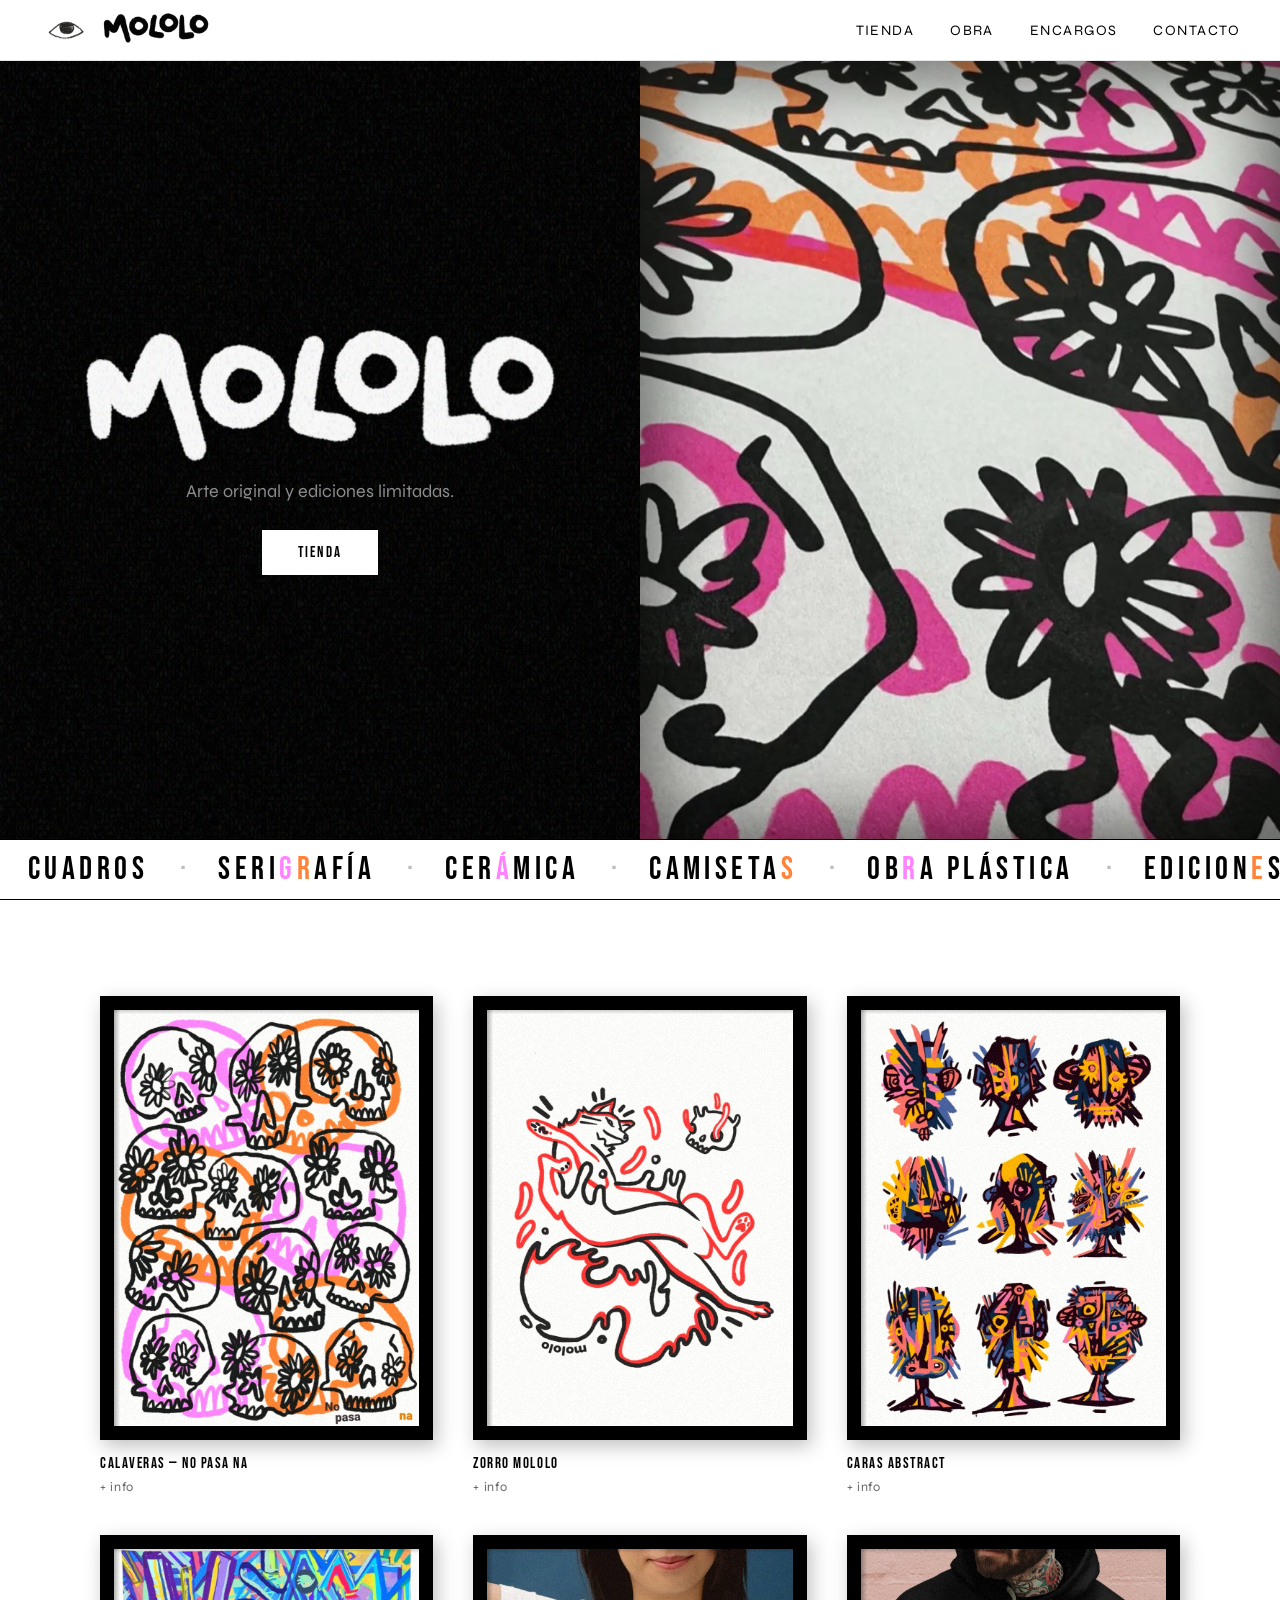
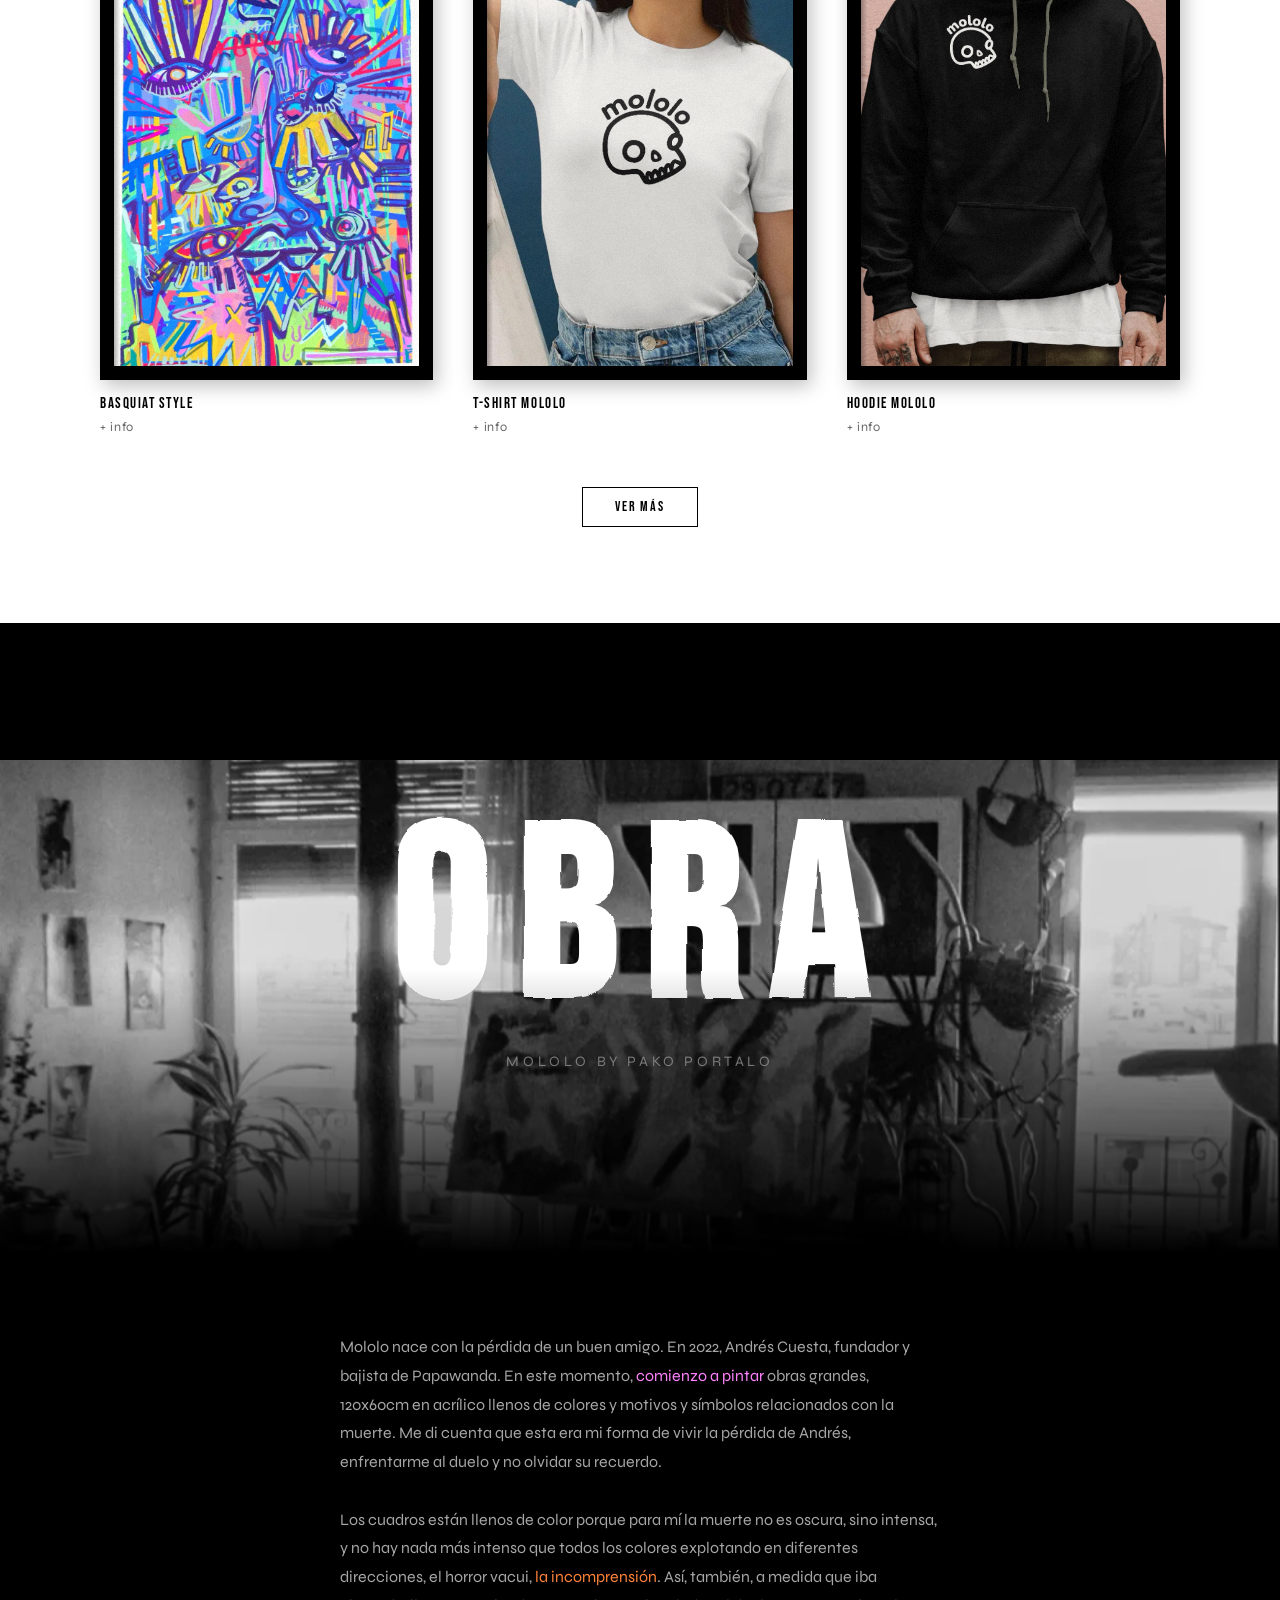
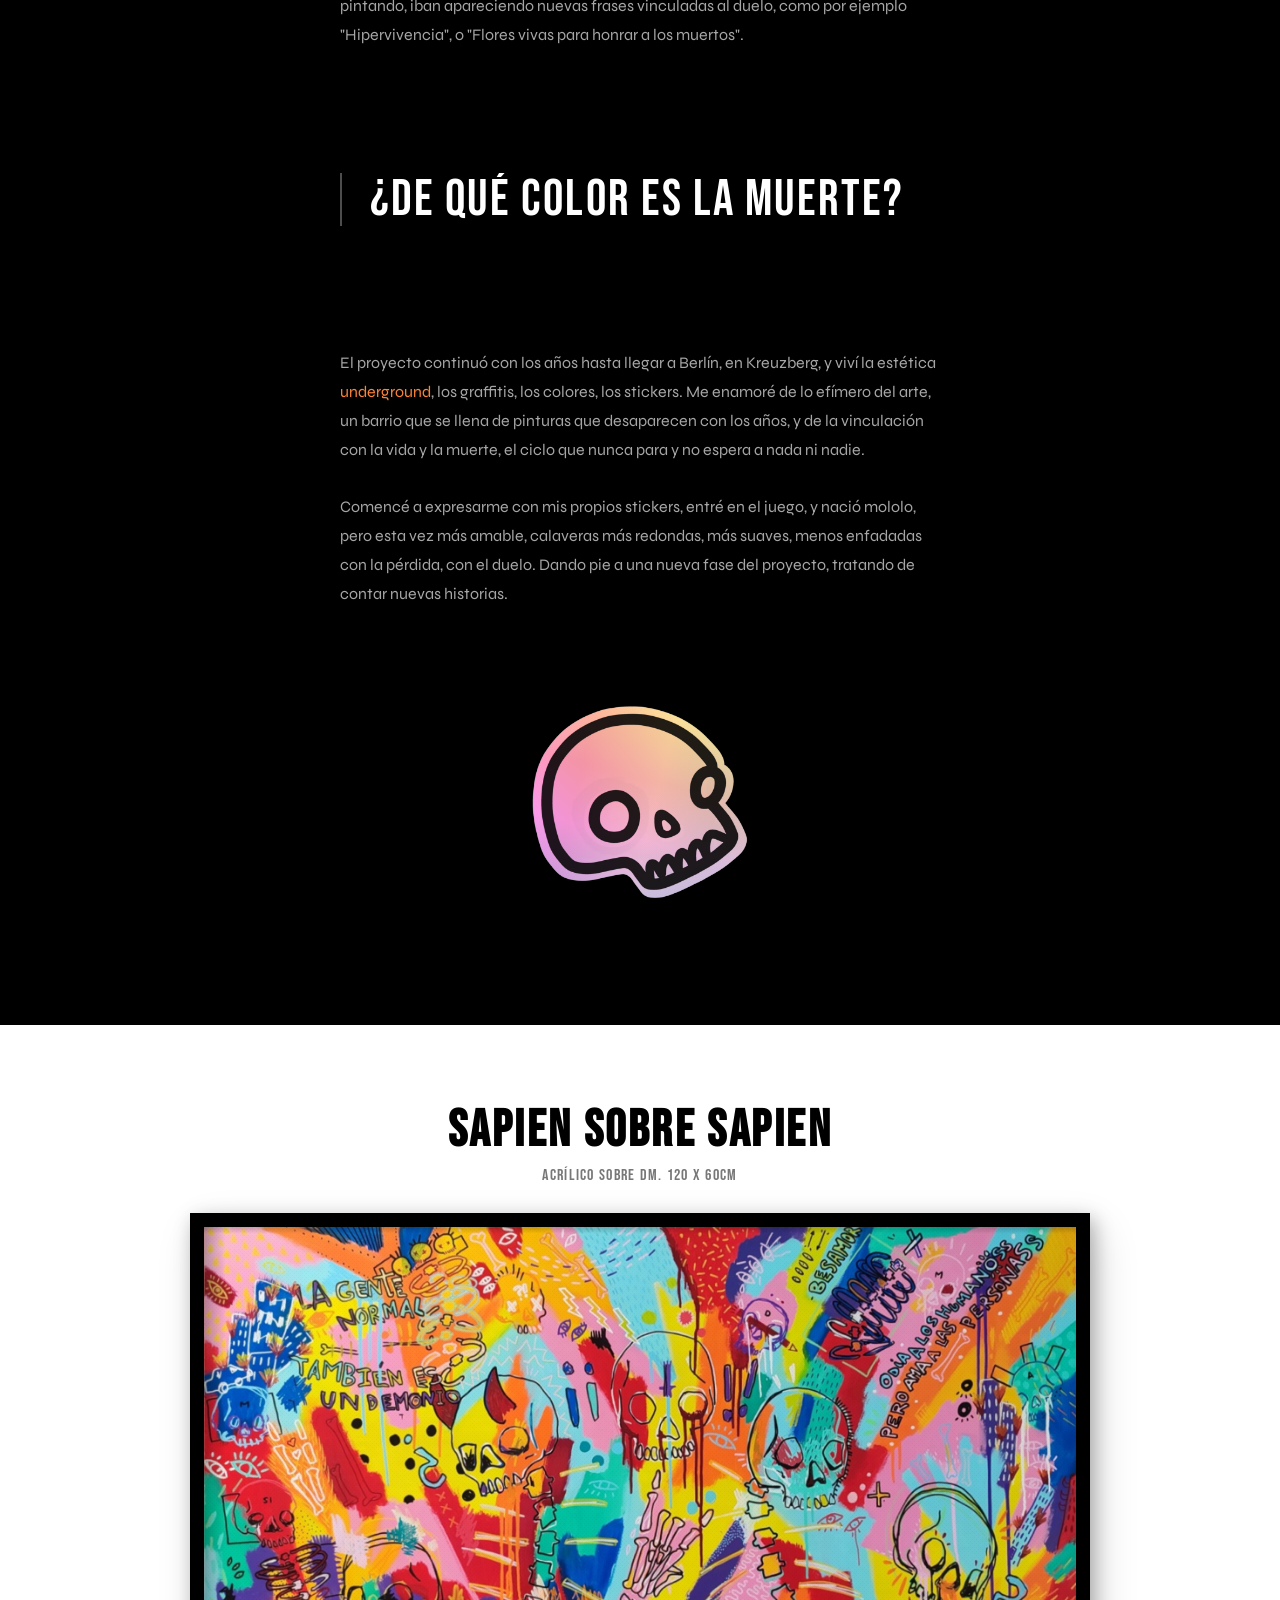
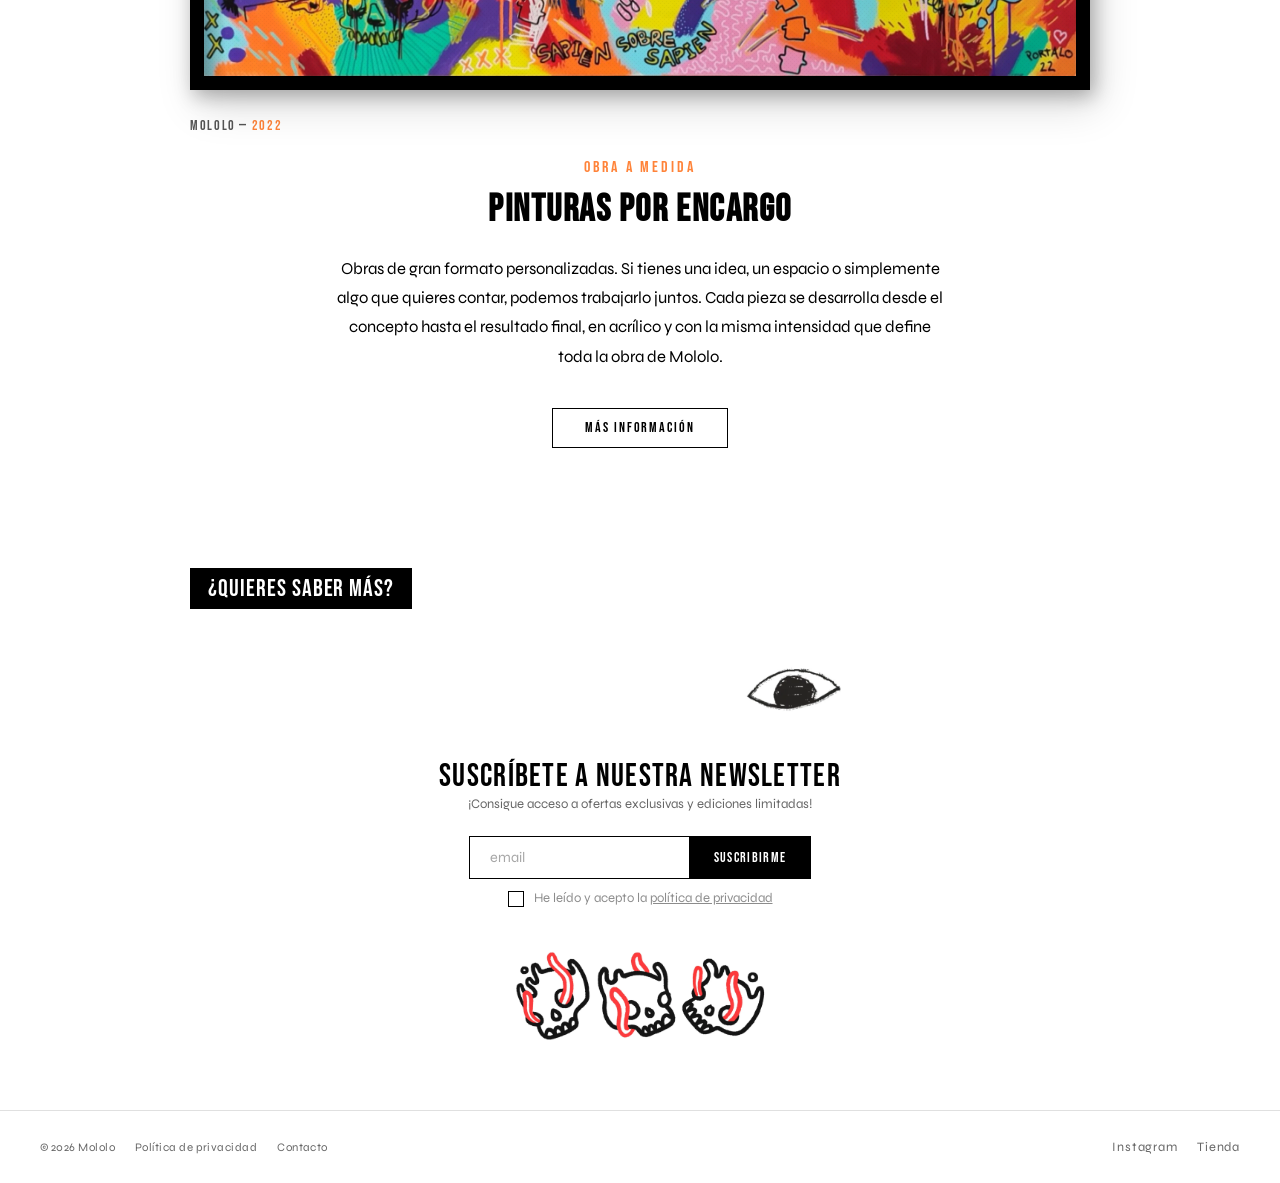
==== commit a2613d27: "Auditoría producción: rendimiento, accesibilidad, SEO y favicon - cuadro-sapien.jpg → WebP q=88 (755" ====
--- a/index.html
+++ b/index.html
@@ -6,7 +6,7 @@
   <title>Mololo — Arte original y ediciones limitadas</title>
   <meta name="description" content="Mololo — Cuadros, serigrafías, cerámica y más. Obras de arte del artista Pako Portalo.">
   <link rel="canonical" href="https://mololo.es/">
-  <link rel="icon" type="image/png" href="assets/images/Mololo_Logo_Bg.png">
+  <link rel="icon" type="image/png" href="assets/icons/favicon.png">
   <link rel="apple-touch-icon" href="apple-touch-icon.png">
   <link rel="manifest" href="manifest.json">
 
@@ -17,6 +17,8 @@
   <meta property="og:image" content="https://mololo.es/assets/images/hero/hero.webp">
   <meta property="og:url" content="https://mololo.es/">
   <meta name="twitter:card" content="summary_large_image">
+  <meta name="twitter:image" content="https://mololo.es/assets/images/hero/hero.webp">
+  <meta name="theme-color" content="#111111">
   <link rel="preconnect" href="https://fonts.googleapis.com">
   <link rel="preconnect" href="https://fonts.gstatic.com" crossorigin>
   <link href="https://fonts.googleapis.com/css2?family=Bebas+Neue&family=Syne:wght@400;500;600&display=swap" rel="stylesheet">
@@ -119,7 +121,7 @@
           <a class="btn-tienda" href="https://shop.mololo.es">TIENDA</a>
         </div>
         <div class="hero-right">
-          <img src="assets/images/hero/hero.webp" alt="Obra de Mololo by Pako Portalo">
+          <img src="assets/images/hero/hero.webp" alt="Obra de Mololo by Pako Portalo" fetchpriority="high">
         </div>
       </div>
 
@@ -214,14 +216,14 @@
 
     <!-- MÓDULO 4: CUADRO — Sapien sobre sapien -->
     <section class="cuadro-lupa" id="encargos">
-      <canvas id="cuadro-lens-canvas"></canvas>
+      <canvas id="cuadro-lens-canvas" aria-hidden="true"></canvas>
       <div class="cuadro-lupa-inner">
         <div class="cuadro-lupa-header">
           <h2 class="cuadro-lupa-titulo">Sapien sobre sapien</h2>
           <p class="cuadro-lupa-sub">acrílico sobre DM. 120 x 60cm</p>
         </div>
         <div class="cuadro-marco" id="cuadro-marco" tabindex="0">
-          <img id="cuadro-img" src="assets/images/cuadro-sapien.jpg" alt="Sapien sobre sapien — Mololo" loading="lazy">
+          <img id="cuadro-img" src="assets/images/cuadro-sapien.webp" alt="Sapien sobre sapien — Mololo" loading="lazy" width="2000" height="1029">
         </div>
         <div class="cuadro-lupa-footer">
           MOLOLO — <span>2022</span>
@@ -249,7 +251,7 @@
           <div class="nl-row">
             <input class="newsletter-input" type="email" name="EMAIL" placeholder="email" required>
             <div style="visibility:hidden;position:absolute;width:0;height:0;overflow:hidden;" aria-hidden="true"><input type="text" name="b_276dfd967b8cc6a77df406b2b_a4e99d727c" tabindex="-1" value=""></div>
-            <button class="newsletter-submit" id="nl-submit" type="button">SUSCRIBIRSE</button>
+            <button class="newsletter-submit" id="nl-submit" type="button">SUSCRIBIRME</button>
           </div>
           <label class="nl-consent">
             <input type="checkbox" id="nl-consent" name="consent">
--- a/css/landing.css
+++ b/css/landing.css
@@ -1019,7 +1019,7 @@
   font-family: var(--font-body);
   font-size: 0.8rem;
   letter-spacing: 0.06em;
-  color: rgba(0,0,0,0.4);
+  color: rgba(0,0,0,0.6);
   text-decoration: none;
 }
 .footer-social a:hover { color: var(--black); }
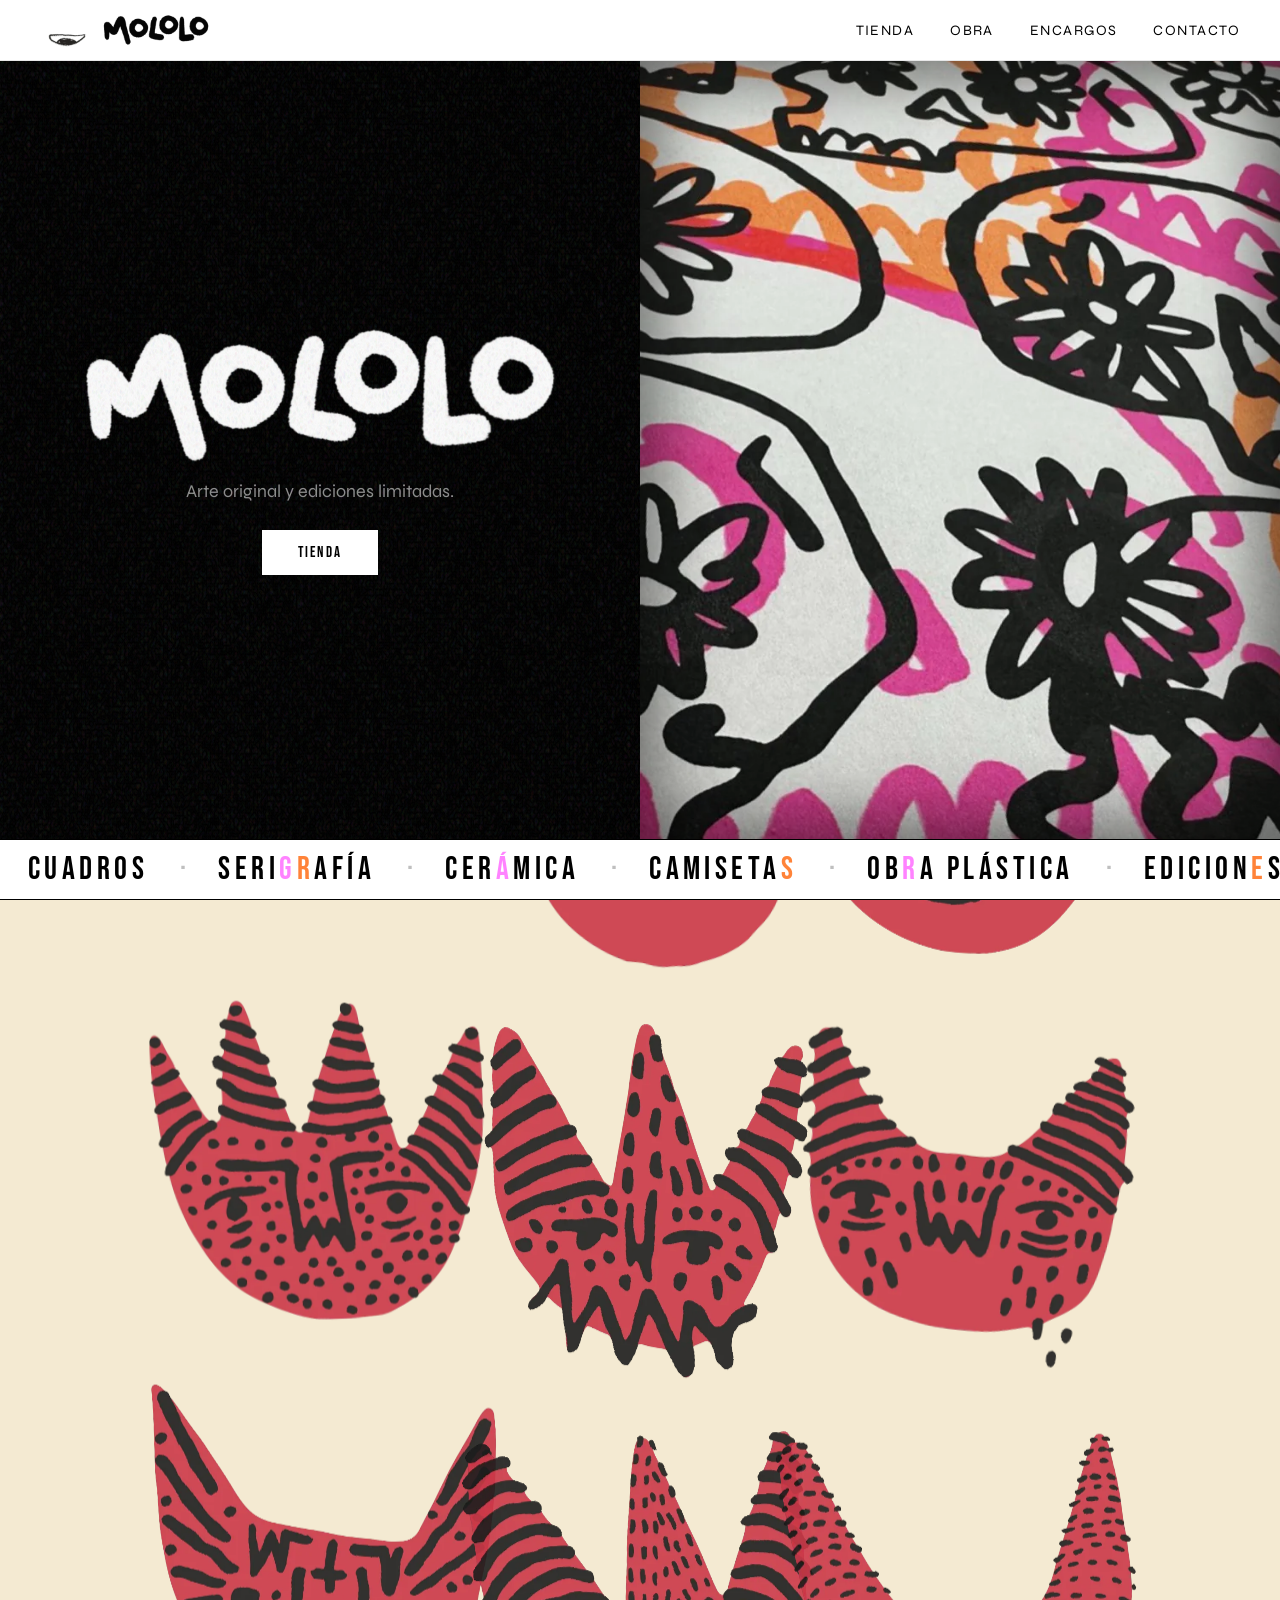
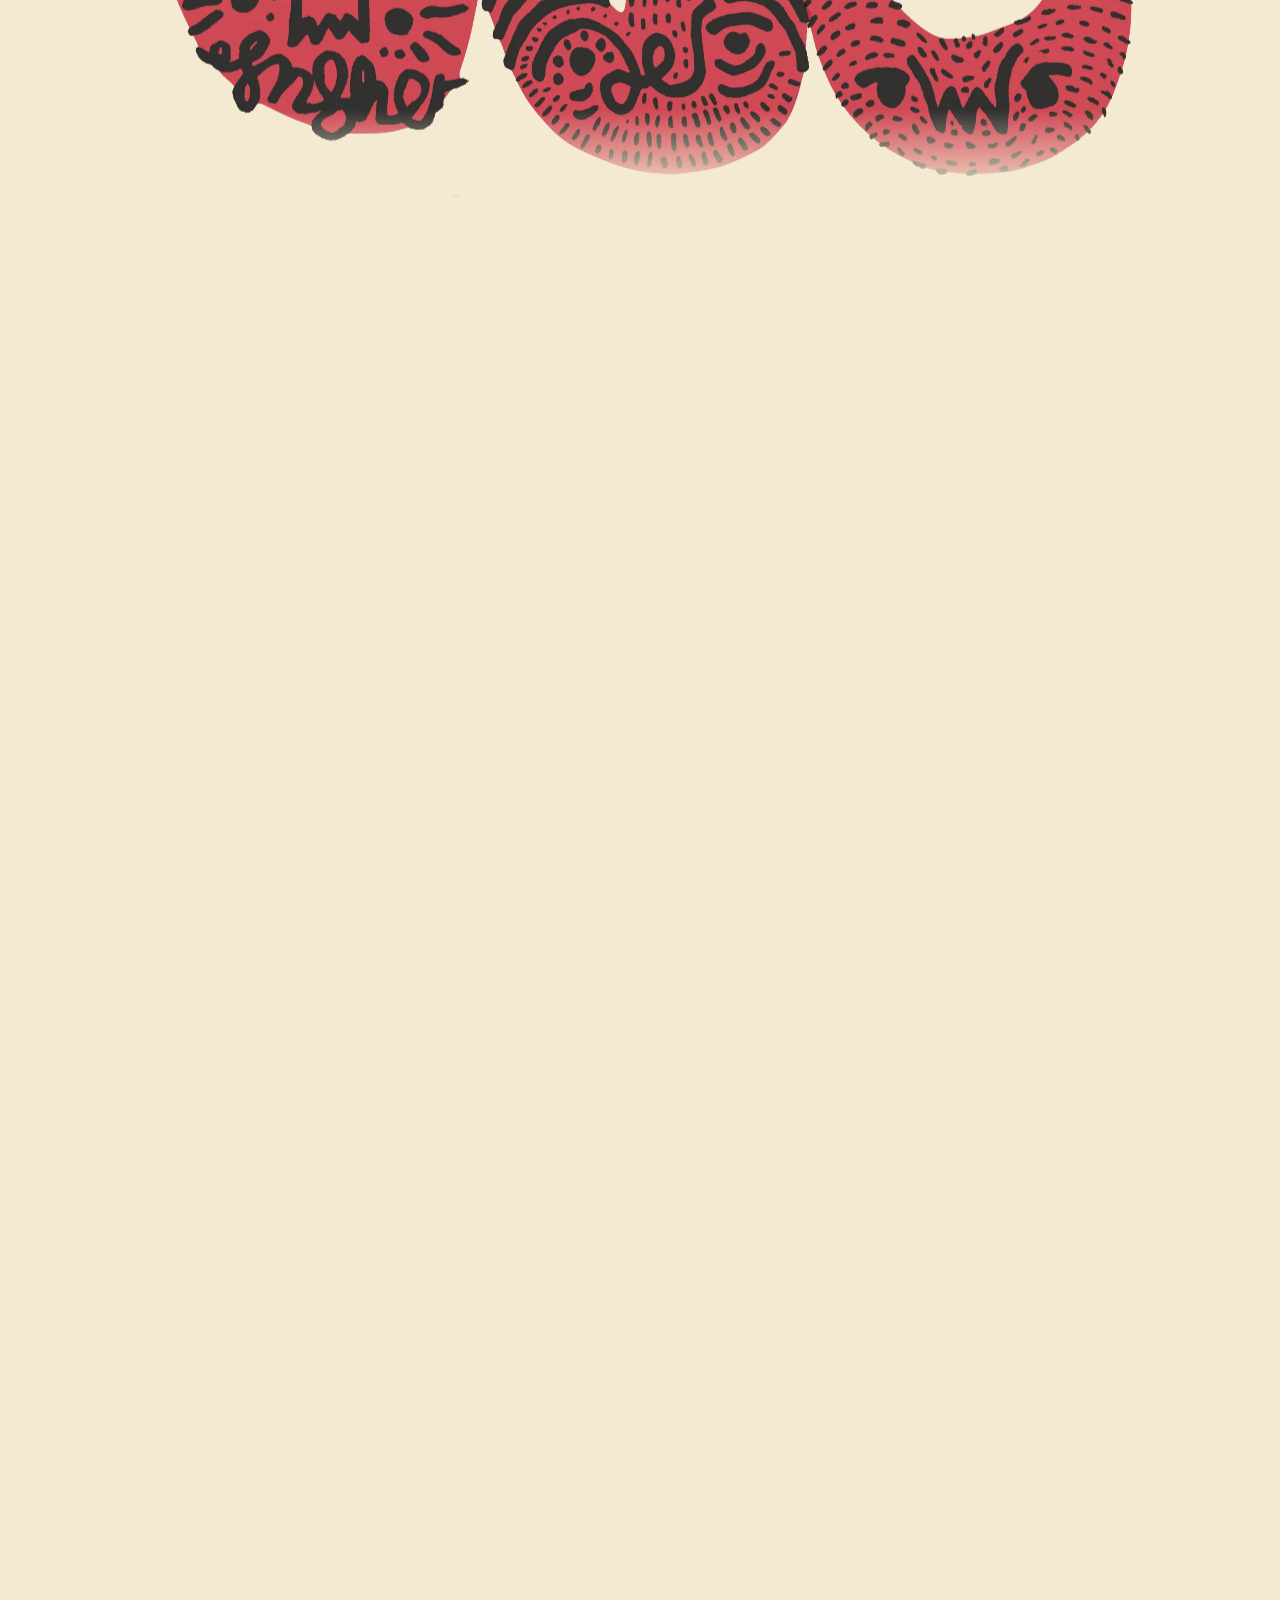
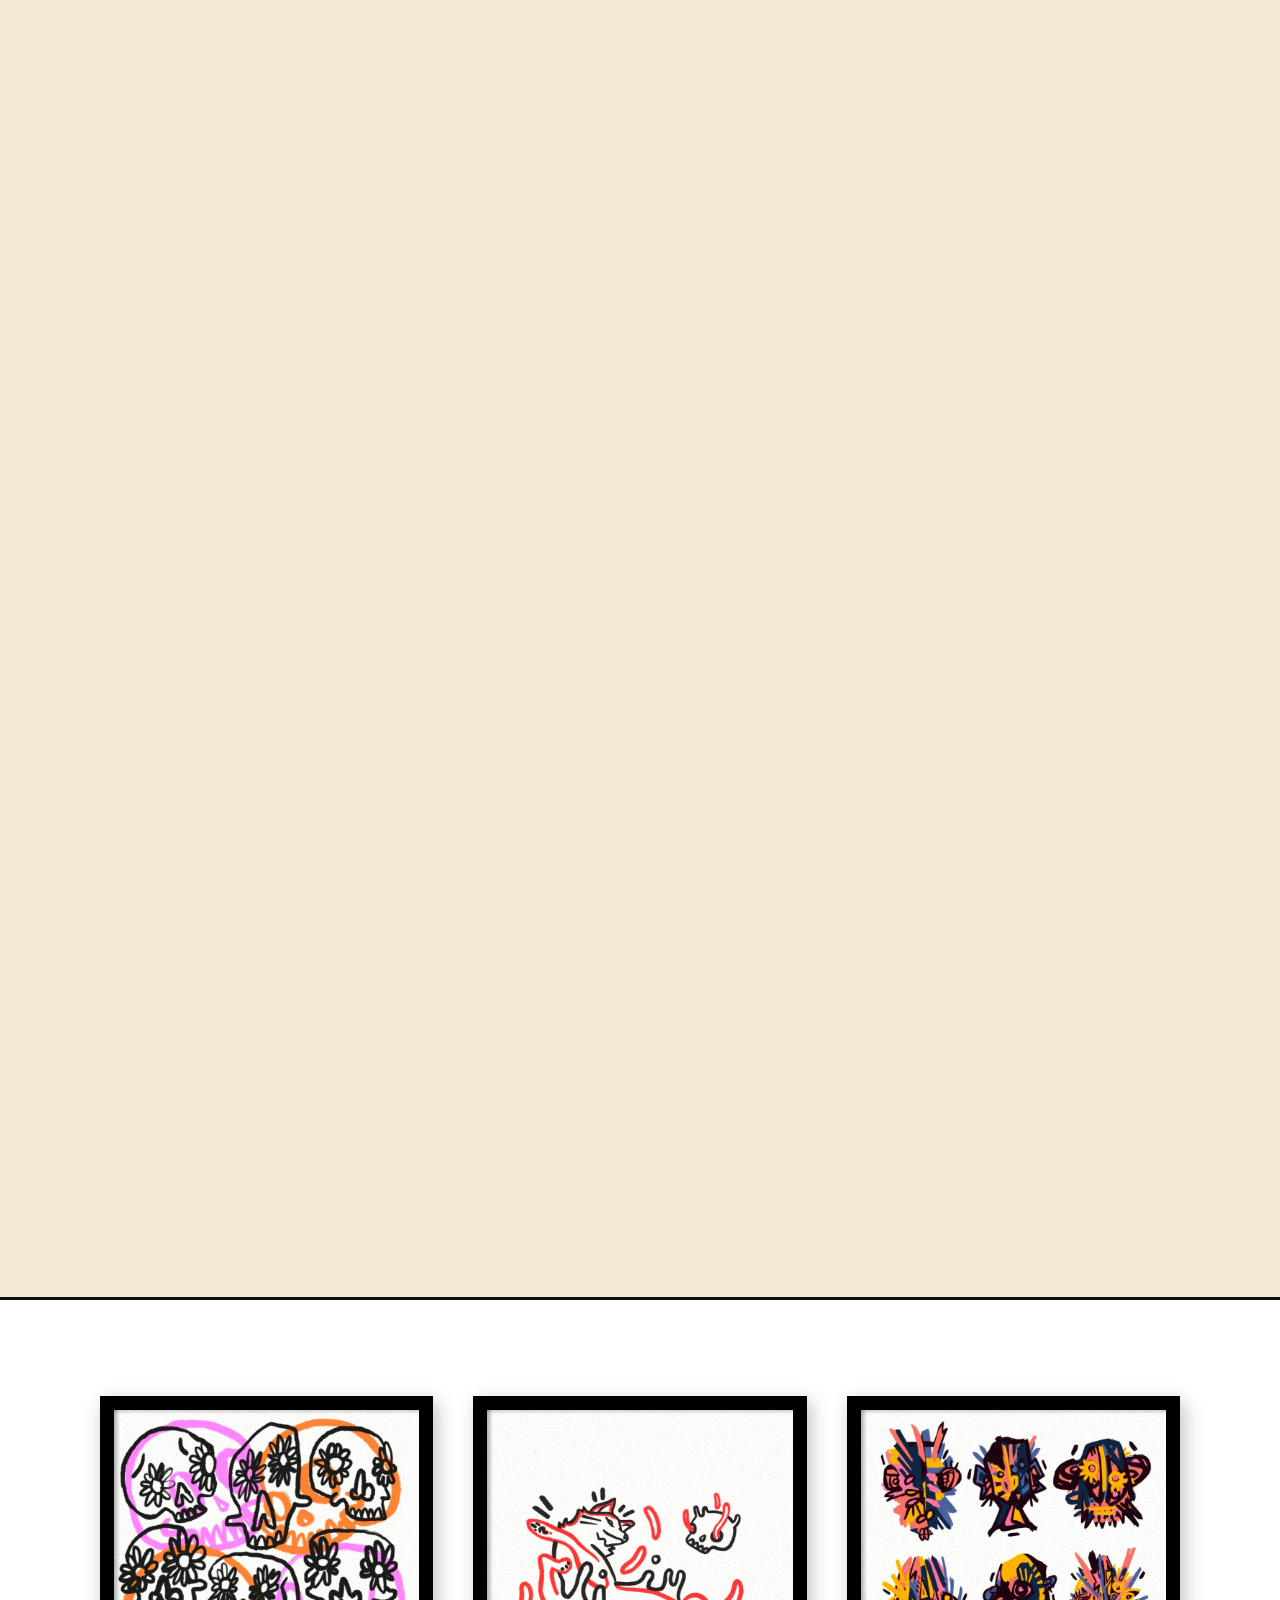
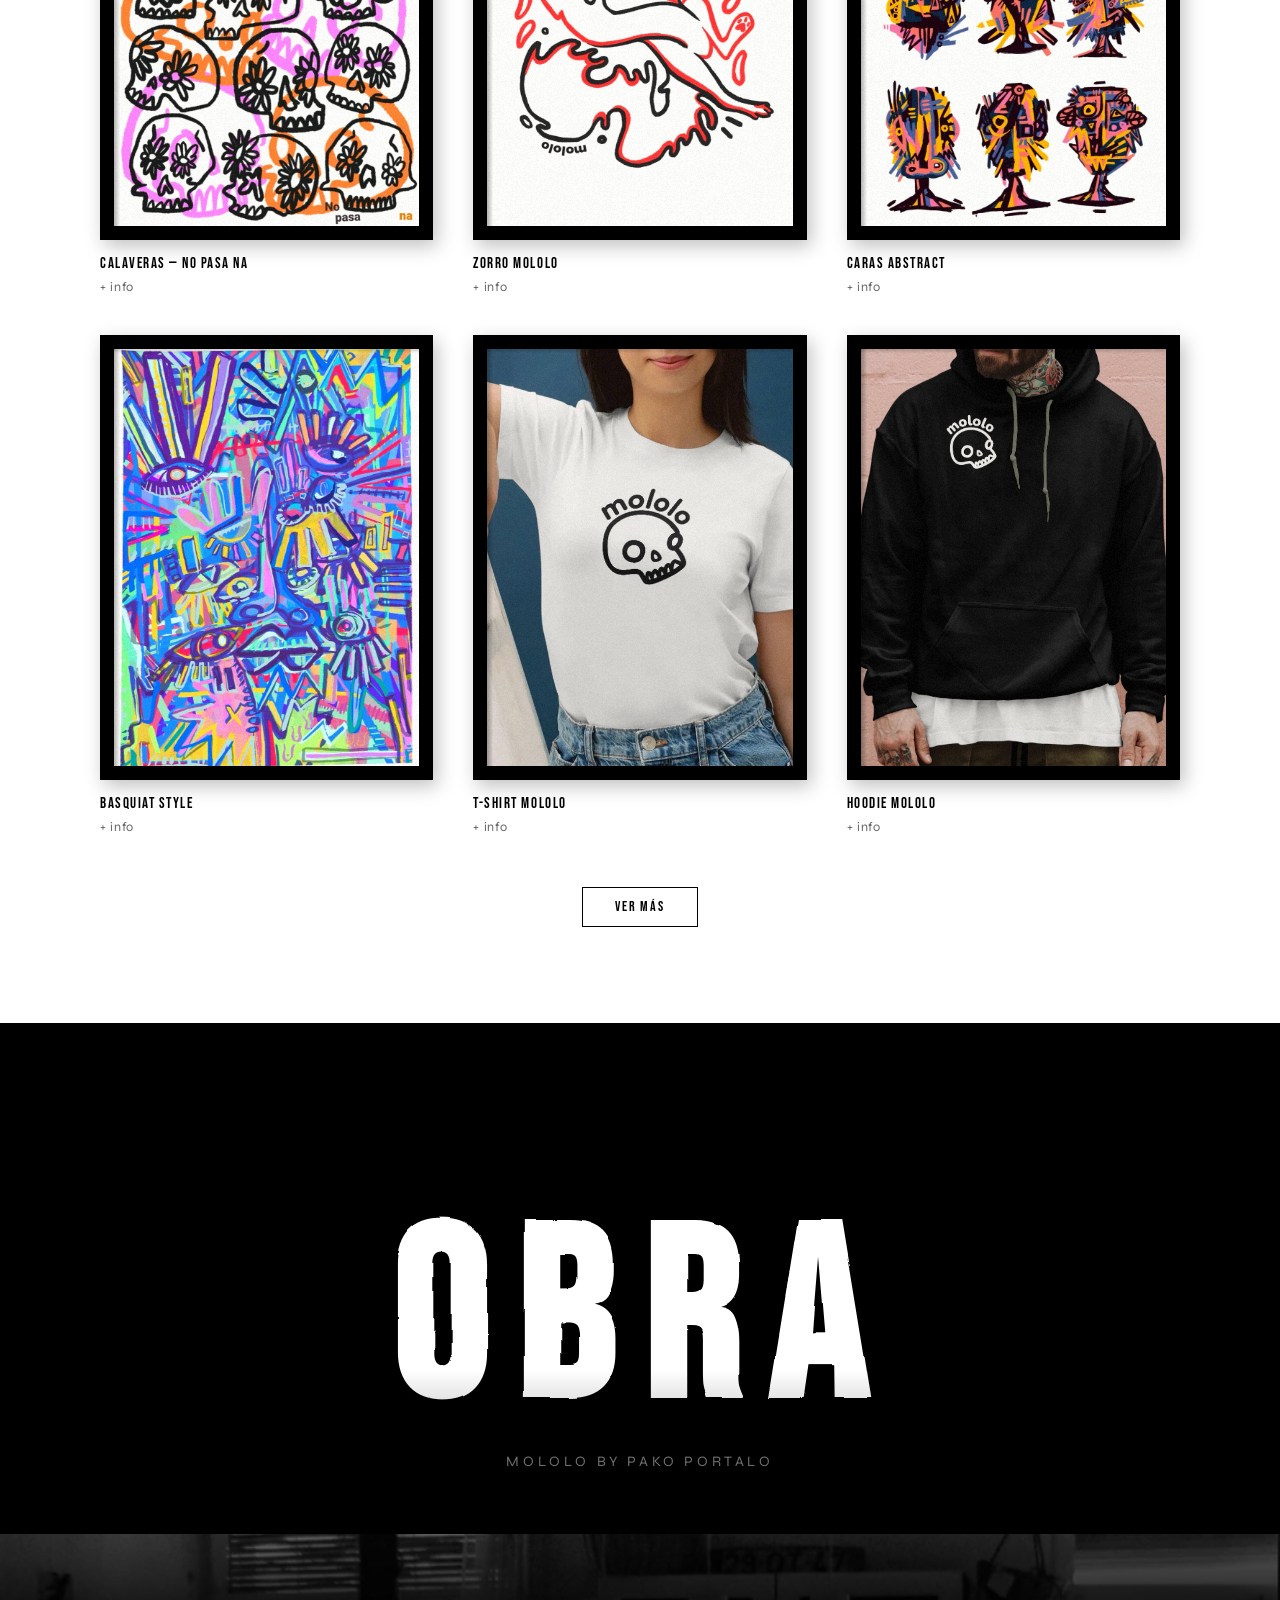
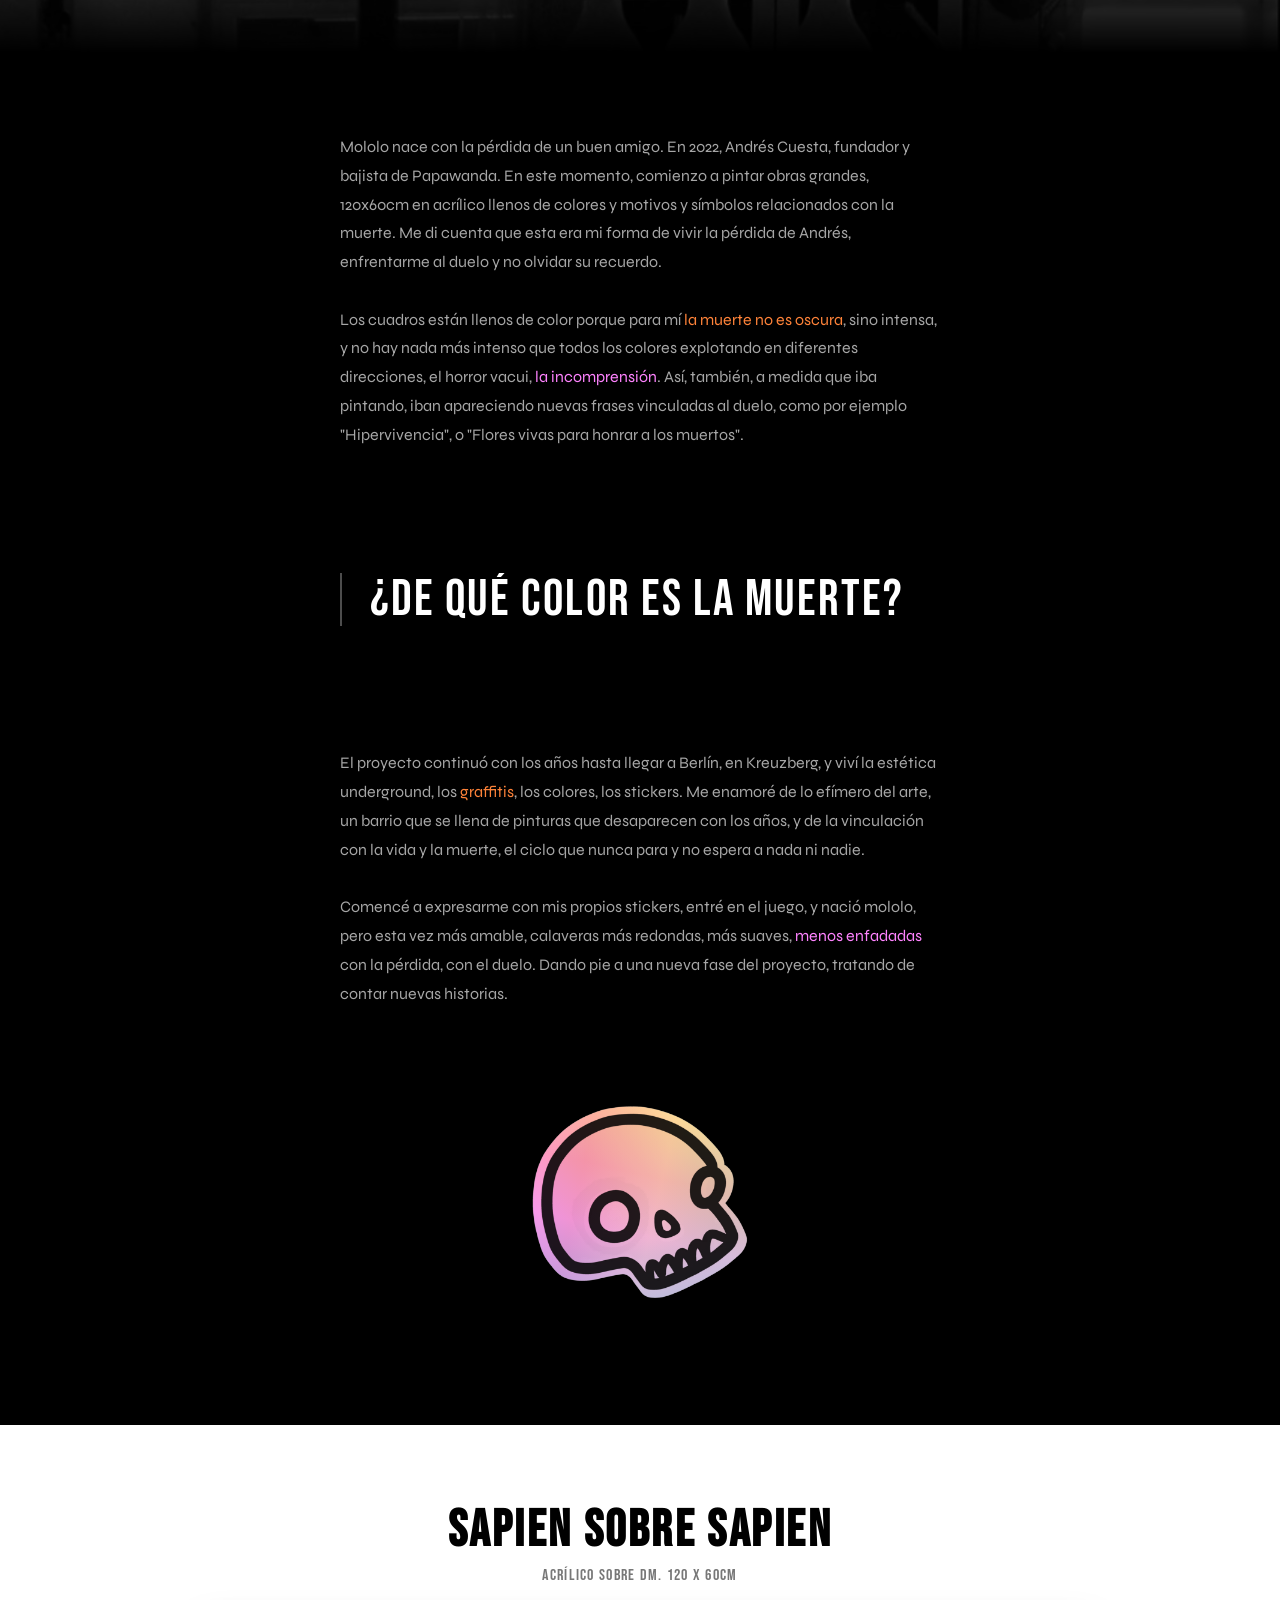
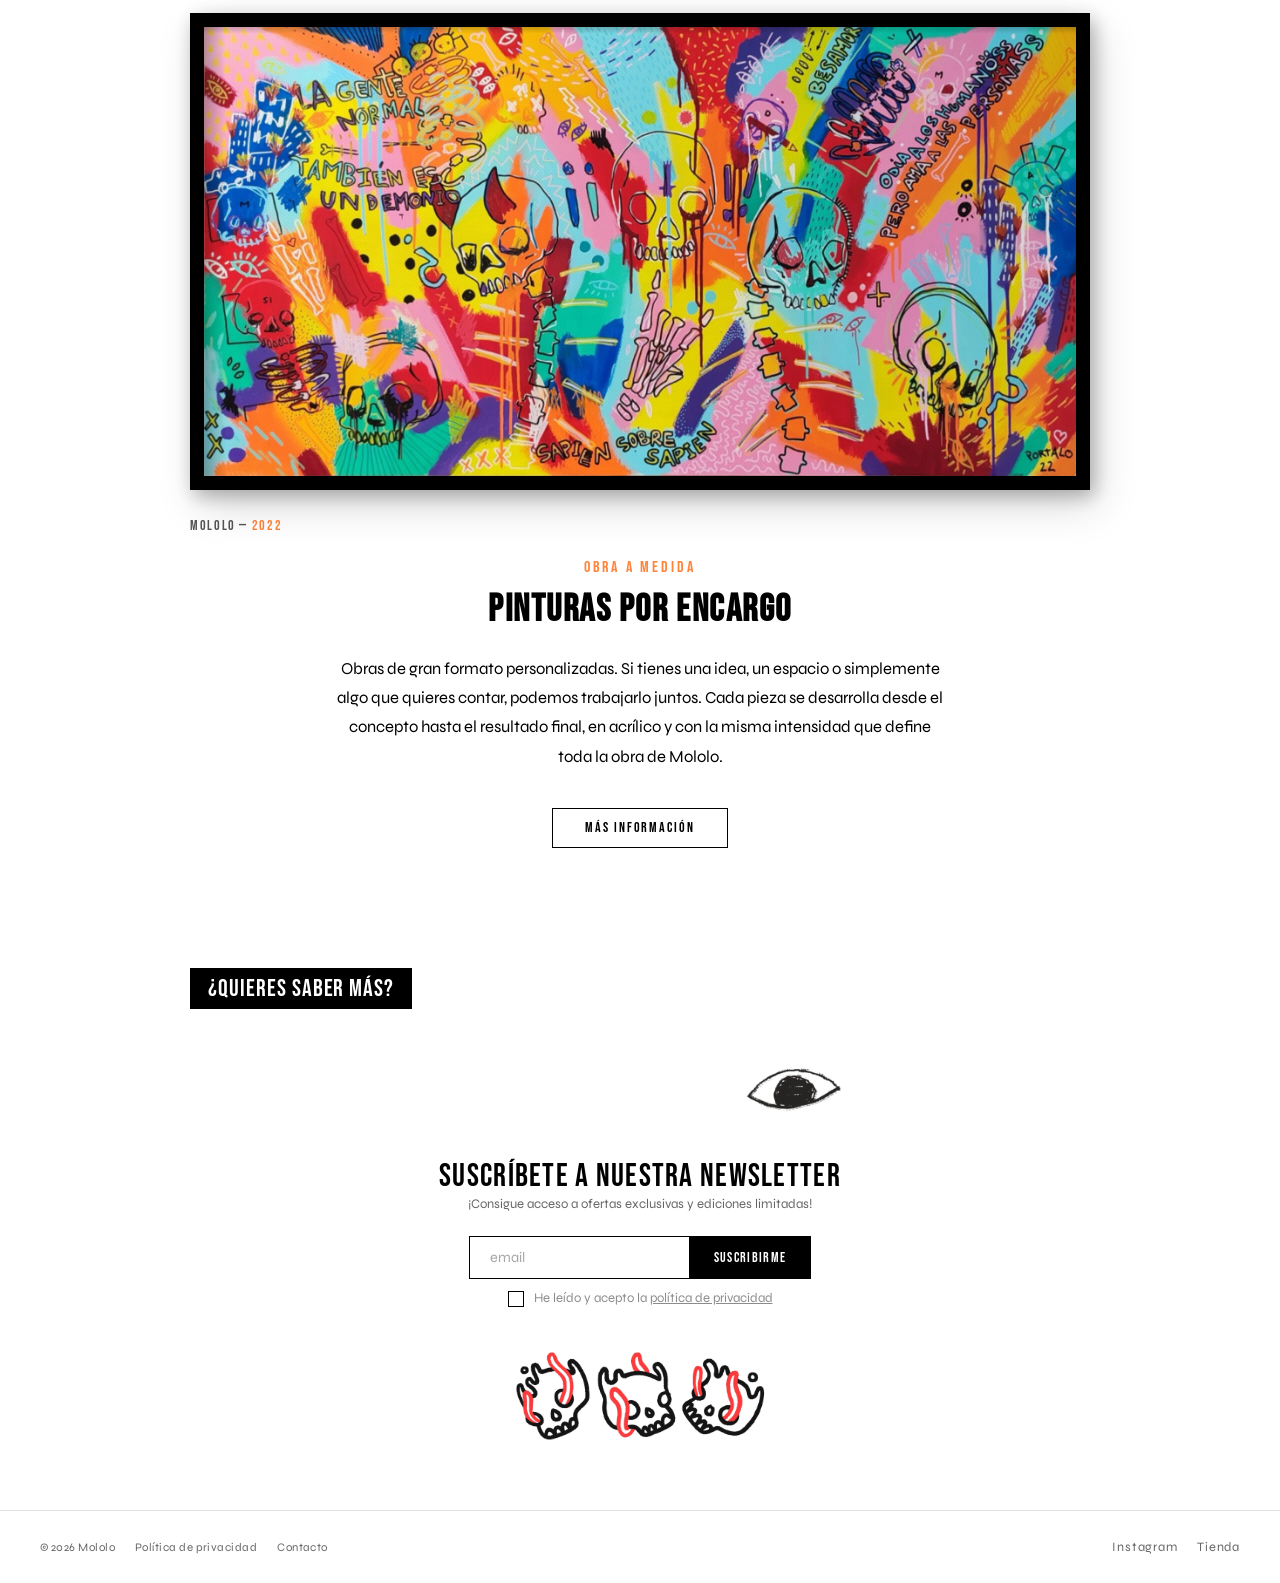
==== commit 352abe65: "Módulo Cada cual con sus diablos: parallax 3 columnas, logo tilt 3D, navbar temático y página en con" ====
--- a/index.html
+++ b/index.html
@@ -23,6 +23,7 @@
   <link rel="preconnect" href="https://fonts.gstatic.com" crossorigin>
   <link href="https://fonts.googleapis.com/css2?family=Bebas+Neue&family=Syne:wght@400;500;600&display=swap" rel="stylesheet">
   <link rel="stylesheet" href="css/landing.css">
+  <link rel="stylesheet" href="css/diablos-modulo.css">
   <script defer src="https://cloud.umami.is/script.js" data-website-id="9700ddec-756a-4a97-9a9a-986074185c9a"></script>
   <script type="application/ld+json">
   {
@@ -146,6 +147,27 @@
       </div>
     </section>
 
+    <!-- MÓDULO 1.5: CADA CUAL CON SUS DIABLOS -->
+    <section class="diablos-modulo" id="diablosModulo">
+      <div class="diablos-pin">
+        <div class="diablos-cinta">
+          <div class="diablos-track diablos-track--left"   id="colLeft"></div>
+          <div class="diablos-track diablos-track--center" id="colCenter"></div>
+          <div class="diablos-track diablos-track--right"  id="colRight"></div>
+        </div>
+
+        <div class="diablos-logo" id="diablosLogo">
+          <div
+            class="diablos-logo__mark"
+            id="diablosLogoImg"
+            role="img"
+            aria-label="Cada cual con sus diablos"
+          ></div>
+          <a class="diablos-btn" href="diablos.html">SABER MÁS</a>
+        </div>
+      </div>
+    </section>
+
     <!-- MÓDULO 2: PRODUCTOS -->
     <section class="productos">
       <div class="productos-grid">
@@ -286,5 +308,6 @@
   <script defer src="js/tracker-eye.js"></script>
   <script defer src="js/absent-eye.js"></script>
   <script defer src="js/landing.js"></script>
+  <script defer src="js/diablos-modulo.js"></script>
 </body>
 </html>
--- a/css/diablos-modulo.css
+++ b/css/diablos-modulo.css
@@ -0,0 +1,228 @@
+/* ══════════════════════════════════════════════════════════════════════════
+   Módulo "Cada cual con sus diablos" — 3 columnas de diablos en loop con
+   parallax + logo central con tilt 3D.
+   Los efectos "boil" van pre-horneados: cada diablo tiene su archivo con 3
+   fotogramas (assets/diablos-import/diablos/dNN.webp) y el logo su sprite
+   (logo-boil-sheet.webp) — cero filtros SVG en vivo.
+   Fuentes y material de horneado: ../mololo_web-fuentes/ (fuera del repo).
+   La lógica vive en js/diablos-modulo.js.
+   ══════════════════════════════════════════════════════════════════════════ */
+
+.diablos-modulo {
+  /* ancho de cada columna: bájalo para juntar las laterales al centro */
+  --diablos-col-width: 25vw;
+
+  position: relative;
+  height: 400vh; /* altura/recorrido del módulo. Súbelo/bájalo para alargar o acortar el tramo */
+  background: #f4ead2;
+  border-bottom: 3px solid #111111; /* línea que separa este módulo del siguiente */
+}
+
+.diablos-pin {
+  position: sticky;
+  top: 0;
+  height: 100vh;
+  overflow: hidden;
+  display: flex;
+}
+
+/* Envuelve solo las columnas: los diablos se desvanecen suavemente cerca del
+   borde inferior (el fondo crema se queda; el logo no se ve afectado porque
+   está fuera de este wrapper) */
+.diablos-cinta {
+  position: absolute;
+  inset: 0;
+  -webkit-mask-image: linear-gradient(to bottom, #000 0, #000 90%, transparent 100%);
+  mask-image: linear-gradient(to bottom, #000 0, #000 90%, transparent 100%);
+}
+
+/* 3 columnas pegadas entre sí (sin hueco) y centradas en el viewport.
+   margen lateral = (100vw - 3 * ancho) / 2 */
+.diablos-track {
+  position: absolute;
+  top: 0;
+  width: var(--diablos-col-width);
+  display: flex;
+  flex-direction: column;
+  align-items: center;
+  gap: 22px;
+  will-change: transform;
+}
+.diablos-track--left   { left: calc((100vw - 3 * var(--diablos-col-width)) / 2); }
+.diablos-track--center { left: calc((100vw - 3 * var(--diablos-col-width)) / 2 + var(--diablos-col-width)); }
+.diablos-track--right  { left: calc((100vw - 3 * var(--diablos-col-width)) / 2 + 2 * var(--diablos-col-width)); }
+
+/* TAMAÑO DEL DIABLO: sube width/max-width para hacerlos más grandes.
+   Cada diablo tiene SU PROPIO archivo (assets/diablos-import/diablos/dNN.webp,
+   768×2304 = 3 fotogramas de boil apilados en vertical) que fija el JS.
+   Ojo: NO volver a un sprite sheet único — con 13824px de alto superaba el
+   tamaño máximo de textura de las GPU móviles y rompía el rendimiento. */
+.diablo-icon {
+  width: 31vw;
+  max-width: 384px;
+  min-width: 137px;
+  aspect-ratio: 1 / 1;
+  background-repeat: no-repeat;
+  background-size: 100% 300%; /* 3 fotogramas apilados en vertical */
+  opacity: 0.9;
+  pointer-events: none;
+}
+
+/* "hervor" horneado: solo cambia background-position-y (coste casi nulo) */
+.diablo-icon.boil {
+  animation: diabloBoil 0.45s steps(1) infinite;
+}
+@keyframes diabloBoil {
+  0%   { background-position-y: 0%; }
+  33%  { background-position-y: 50%; }
+  66%  { background-position-y: 100%; }
+  100% { background-position-y: 0%; }
+}
+
+/* ── Logo central "cada cual con sus diablos" ─────────────────────────── */
+.diablos-logo {
+  position: absolute;
+  top: 50%;
+  left: 50%;
+  transform: translate(-50%, -50%);
+  z-index: 10;
+  display: flex;
+  flex-direction: column;
+  align-items: center;
+  cursor: pointer;
+  pointer-events: none; /* se activa por JS cuando el logo es visible */
+  transition: filter 0.3s ease;
+}
+.diablos-logo.is-visible { pointer-events: auto; }
+
+/* Sprite de 3 fotogramas (boil + sombra ya incluida en la imagen). El frame
+   es 980×758 con el logo de 760px centrado (el resto es aire para la sombra). */
+.diablos-logo__mark {
+  width: min(75vw, 490px);
+  aspect-ratio: 980 / 758;
+  display: block;
+  /* el background-image lo pone JS en el arranque diferido (carga perezosa) */
+  background-repeat: no-repeat;
+  background-size: 100% 300%; /* 3 fotogramas apilados en vertical */
+  animation: logoBoil 0.45s steps(1) infinite;
+  /* el tilt 3D lo escribe JS en línea cada frame; esta transición corta
+     lo amortigua para que siga al ratón con suavidad */
+  transition: transform 0.15s ease-out, filter 0.3s ease;
+}
+/* hover SOLO sobre el logo (no sobre el botón): shiny — el boil sigue vivo */
+.diablos-logo.is-visible .diablos-logo__mark:hover {
+  filter: drop-shadow(0 0 24px rgba(255, 236, 190, 0.7)) brightness(1.06);
+}
+
+@keyframes logoBoil {
+  0%   { background-position-y: 0%; }
+  33%  { background-position-y: 50%; }
+  66%  { background-position-y: 100%; }
+  100% { background-position-y: 0%; }
+}
+
+/* ── Botón "saber más": entrada al proyecto de los diablos ────────────── */
+/* mismo lenguaje que .btn-tienda / .btn-ver-mas de landing.css.
+   Aparece con fade-in ~1s DESPUÉS de que el logo termine de revelarse
+   (la clase .is-on la pone JS). Hover: solo un poco de zoom, sin shine. */
+.diablos-btn {
+  position: relative;
+  z-index: 1; /* por encima del aire transparente del frame del logo */
+  margin-top: -44px; /* se mete en el aire de la sombra para quedar pegado al logo */
+  font-family: var(--font-display, "Bebas Neue", Arial, sans-serif);
+  font-size: 0.95rem;
+  letter-spacing: 0.14em;
+  color: #ffffff;
+  background: #111111;
+  padding: 13px 36px;
+  text-decoration: none;
+  opacity: 0;
+  transform: translateY(10px);
+  pointer-events: none;
+  transition: opacity 0.5s ease, transform 0.25s ease;
+}
+.diablos-btn.is-on {
+  opacity: 1;
+  transform: none;
+  pointer-events: auto;
+}
+.diablos-btn.is-on:hover { transform: scale(1.07); }
+
+@media (prefers-reduced-motion: reduce) {
+  .diablo-icon.boil, .diablos-logo__mark { animation: none; }
+}
+
+/* ── Responsive: en móvil solo queda la columna central (misma dirección) ── */
+@media (max-width: 768px) {
+  .diablos-modulo { --diablos-col-width: 84vw; }
+  .diablos-track--left,
+  .diablos-track--right { display: none; }
+  .diablos-track--center {
+    left: calc((100vw - var(--diablos-col-width)) / 2);
+  }
+  .diablo-icon {
+    width: 80vw;
+    min-width: 0;
+  }
+  .diablos-logo__mark { width: 94vw; }
+  .diablos-btn {
+    font-size: 0.78rem;
+    padding: 10px 26px;
+    margin-top: -52px; /* el frame del logo crece en móvil → más aire que compensar */
+  }
+}
+
+/* ══════════════════════════════════════════════════════════════════════════
+   NAVBAR EN MODO DIABLOS
+   Mientras el scroll está dentro del módulo, el navbar adopta la paleta del
+   proyecto (JS pone/quita la clase .nav-diablos en <nav>). Todo con fade.
+   ══════════════════════════════════════════════════════════════════════════ */
+
+/* transiciones base para que el cambio sea fade in/out en ambos sentidos */
+nav { transition: background-color 0.45s ease, box-shadow 0.45s ease; }
+nav .nav-links a { transition: opacity 0.15s, color 0.45s ease; }
+nav .nav-greeting { transition: opacity 1.8s ease, color 0.45s ease; }
+
+/* el logo alternativo (letras negras + última "o" roja) vive en un ::after
+   superpuesto al <img> original para poder hacer crossfade entre ambos */
+nav .nav-left a { position: relative; display: inline-flex; }
+nav .nav-left a::after {
+  content: "";
+  position: absolute;
+  inset: 0;
+  background: url("../assets/diablos-import/mololo-logo-diablos.webp") left center / contain no-repeat;
+  opacity: 0;
+  transition: opacity 0.45s ease;
+  pointer-events: none;
+}
+
+nav.nav-diablos {
+  background: #1f1e1e; /* --fondo: negro cálido del proyecto */
+  box-shadow: 0 1px 0 rgba(0, 0, 0, 0.6);
+}
+nav.nav-diablos .nav-links a { color: #f4ead2; }               /* crema */
+nav.nav-diablos .nav-links a:hover { color: #cb3747; opacity: 1; } /* rojo */
+nav.nav-diablos .nav-greeting { color: #f4ead2; }              /* HOLA! en crema */
+/* ojo a crema: el sprite es trazo negro sobre caja blanca con multiply (la
+   caja se funde en claro). En oscuro se invierte el sprite (trazo→claro) y se
+   pasa a "screen": la caja invertida (negra) desaparece y el trazo queda
+   crema. El fade lo da el propio oscurecimiento del fondo del navbar. */
+nav.nav-diablos .nav-eye-wrapper .eye {
+  filter: invert(1) sepia(0.4) brightness(1);
+  mix-blend-mode: screen;
+}
+nav.nav-diablos .nav-logo { opacity: 0; }                      /* crossfade al logo diablos */
+nav.nav-diablos .nav-left a::after { opacity: 1; }
+nav.nav-diablos .nav-hamburger span { background: #f4ead2; }
+
+/* menú burger desplegado (móvil), solo mientras el navbar está en modo
+   diablos: fondo oscuro, enlaces crema, rojo al pulsar */
+.nav-mobile-menu { transition: max-height 0.3s ease, background-color 0.45s ease; }
+.nav-mobile-menu a { transition: color 0.45s ease; }
+nav.nav-diablos + .nav-mobile-menu { background: #1f1e1e; }
+nav.nav-diablos + .nav-mobile-menu a {
+  color: #f4ead2;
+  border-bottom-color: rgba(244, 234, 210, 0.15);
+}
+nav.nav-diablos + .nav-mobile-menu a:hover,
+nav.nav-diablos + .nav-mobile-menu a:active { color: #cb3747; }
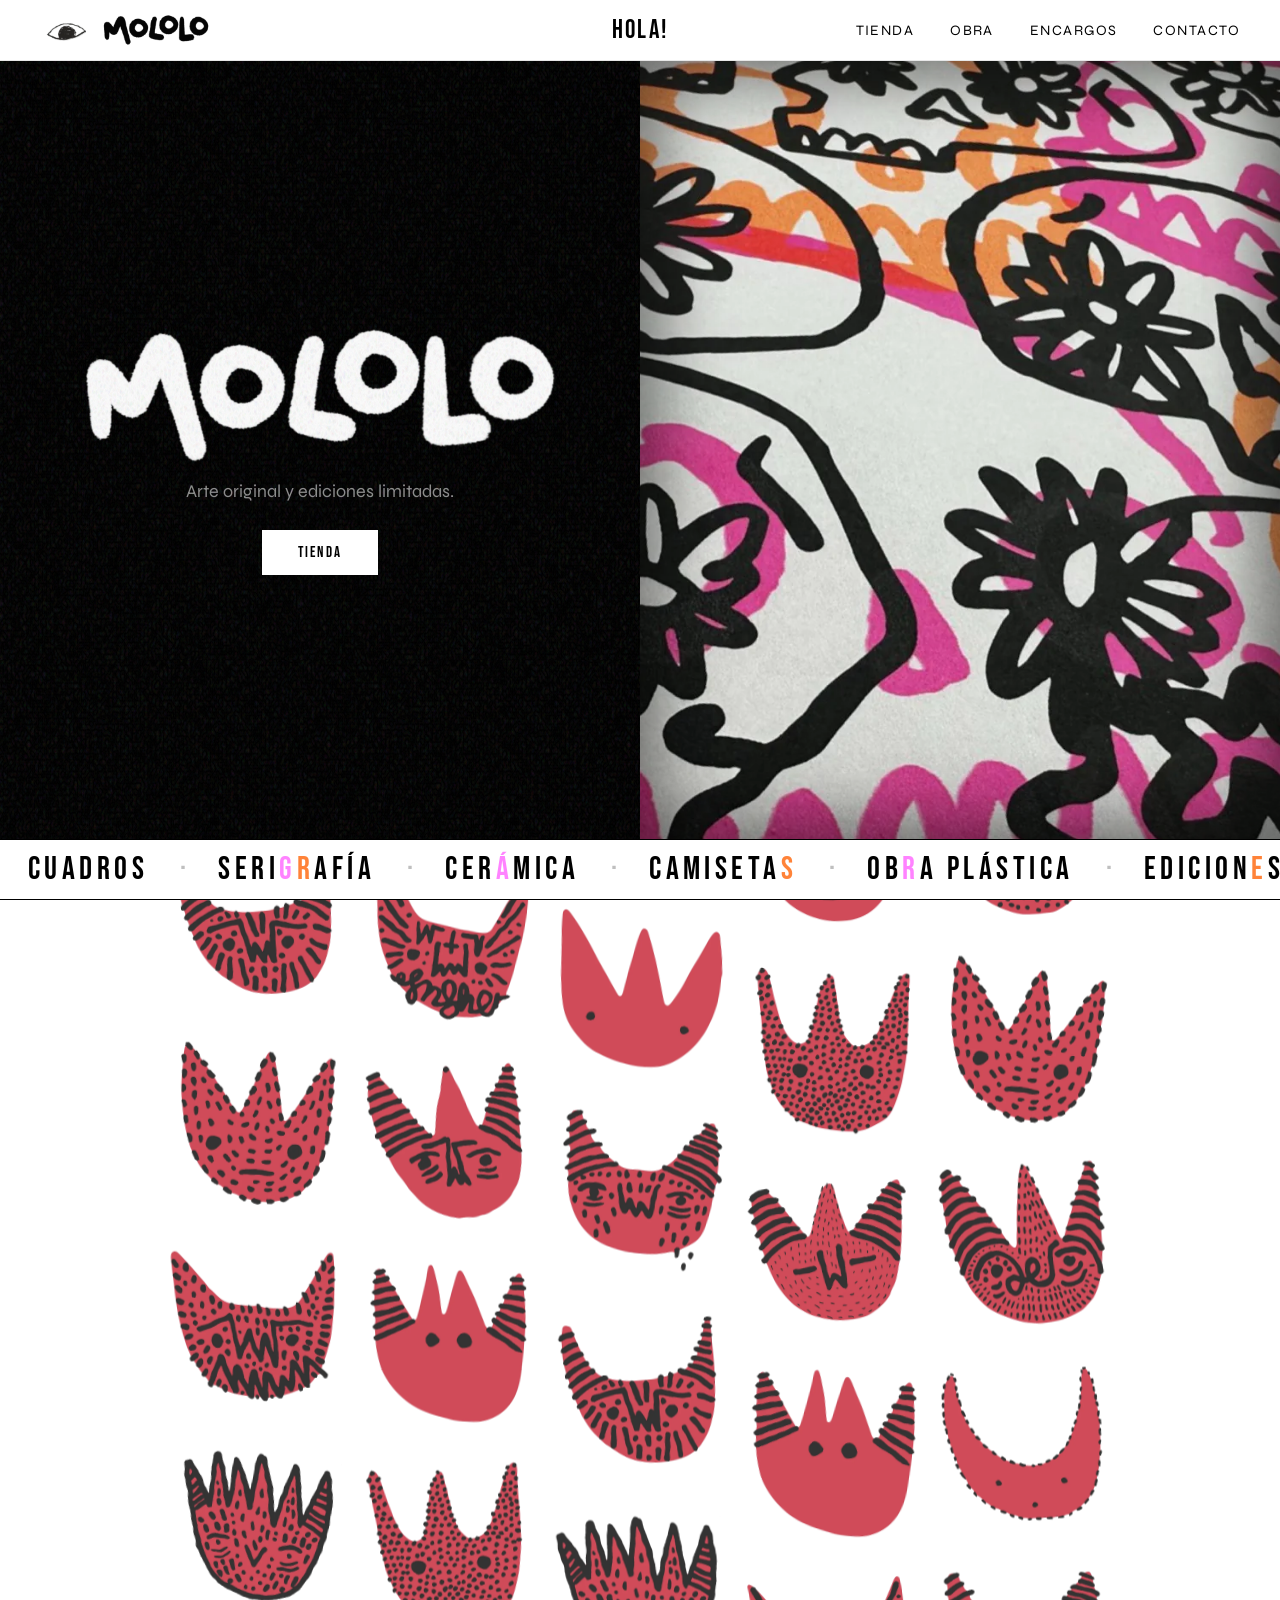
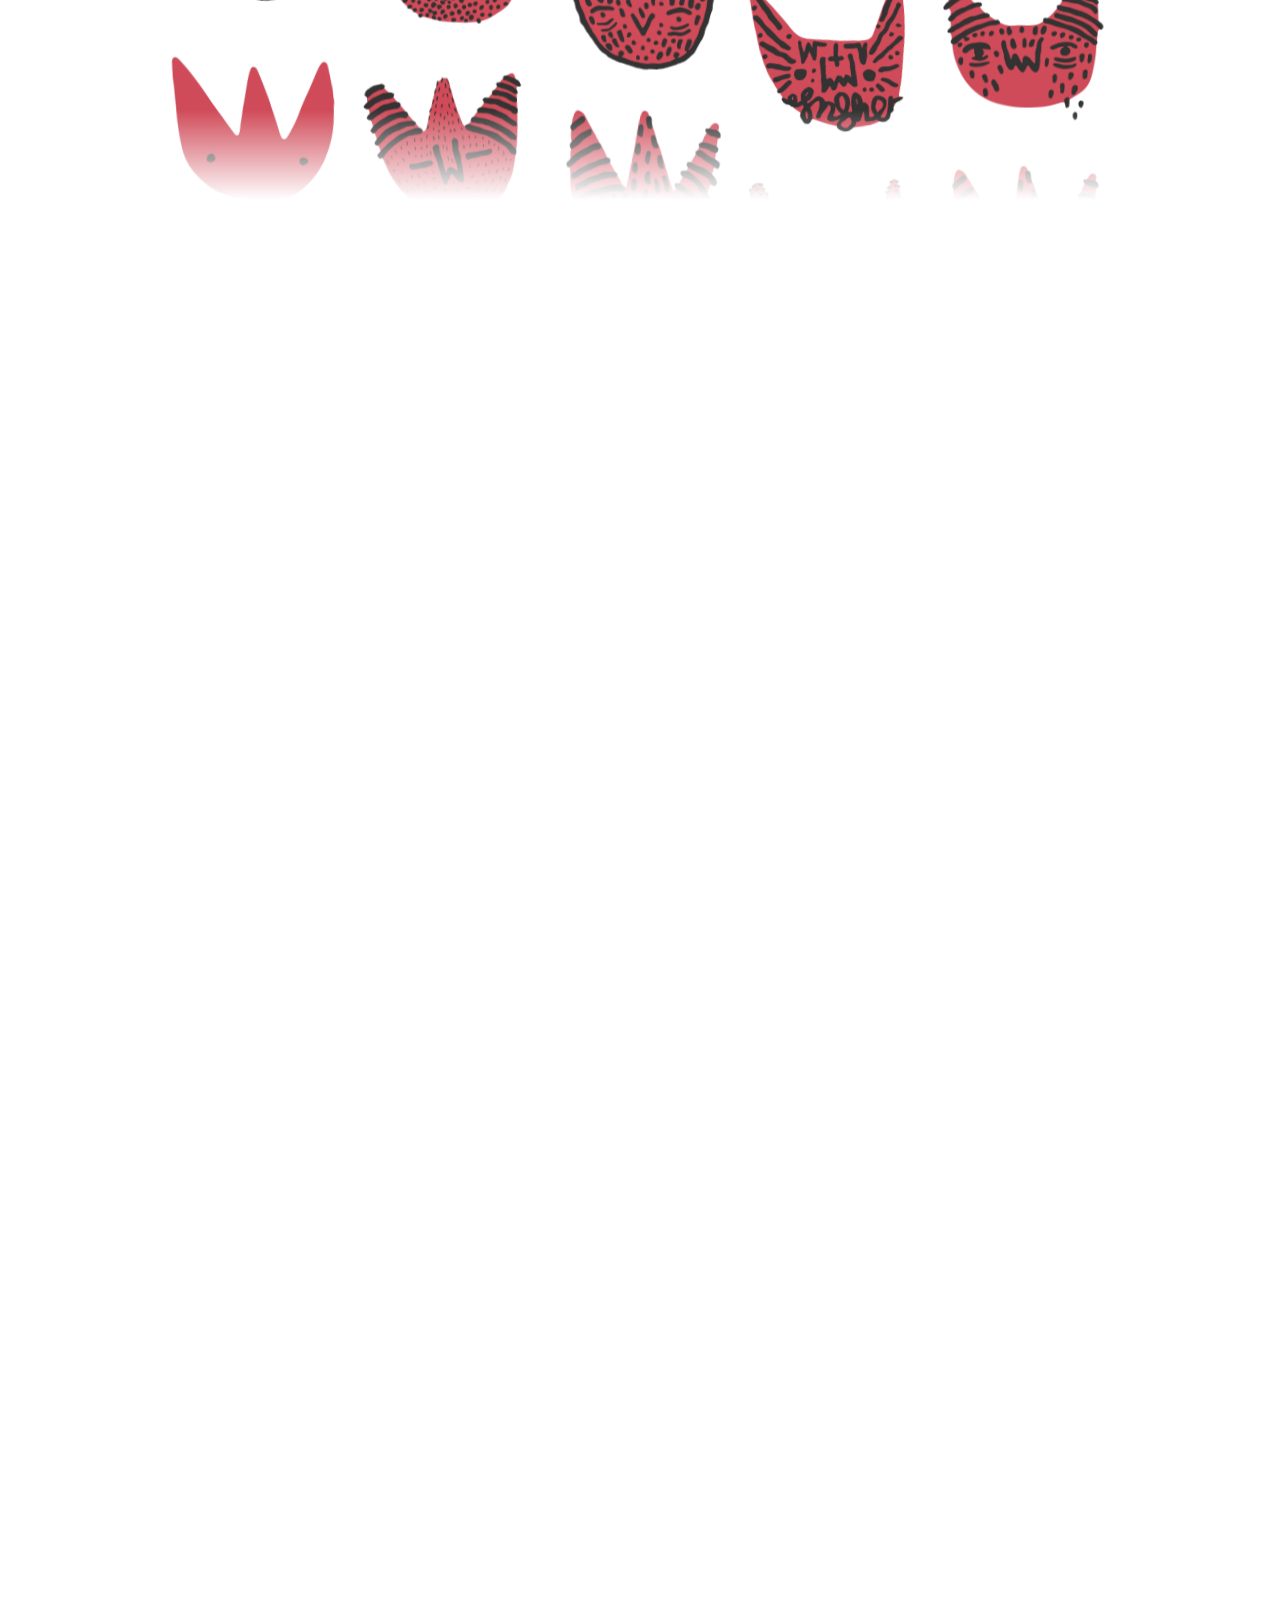
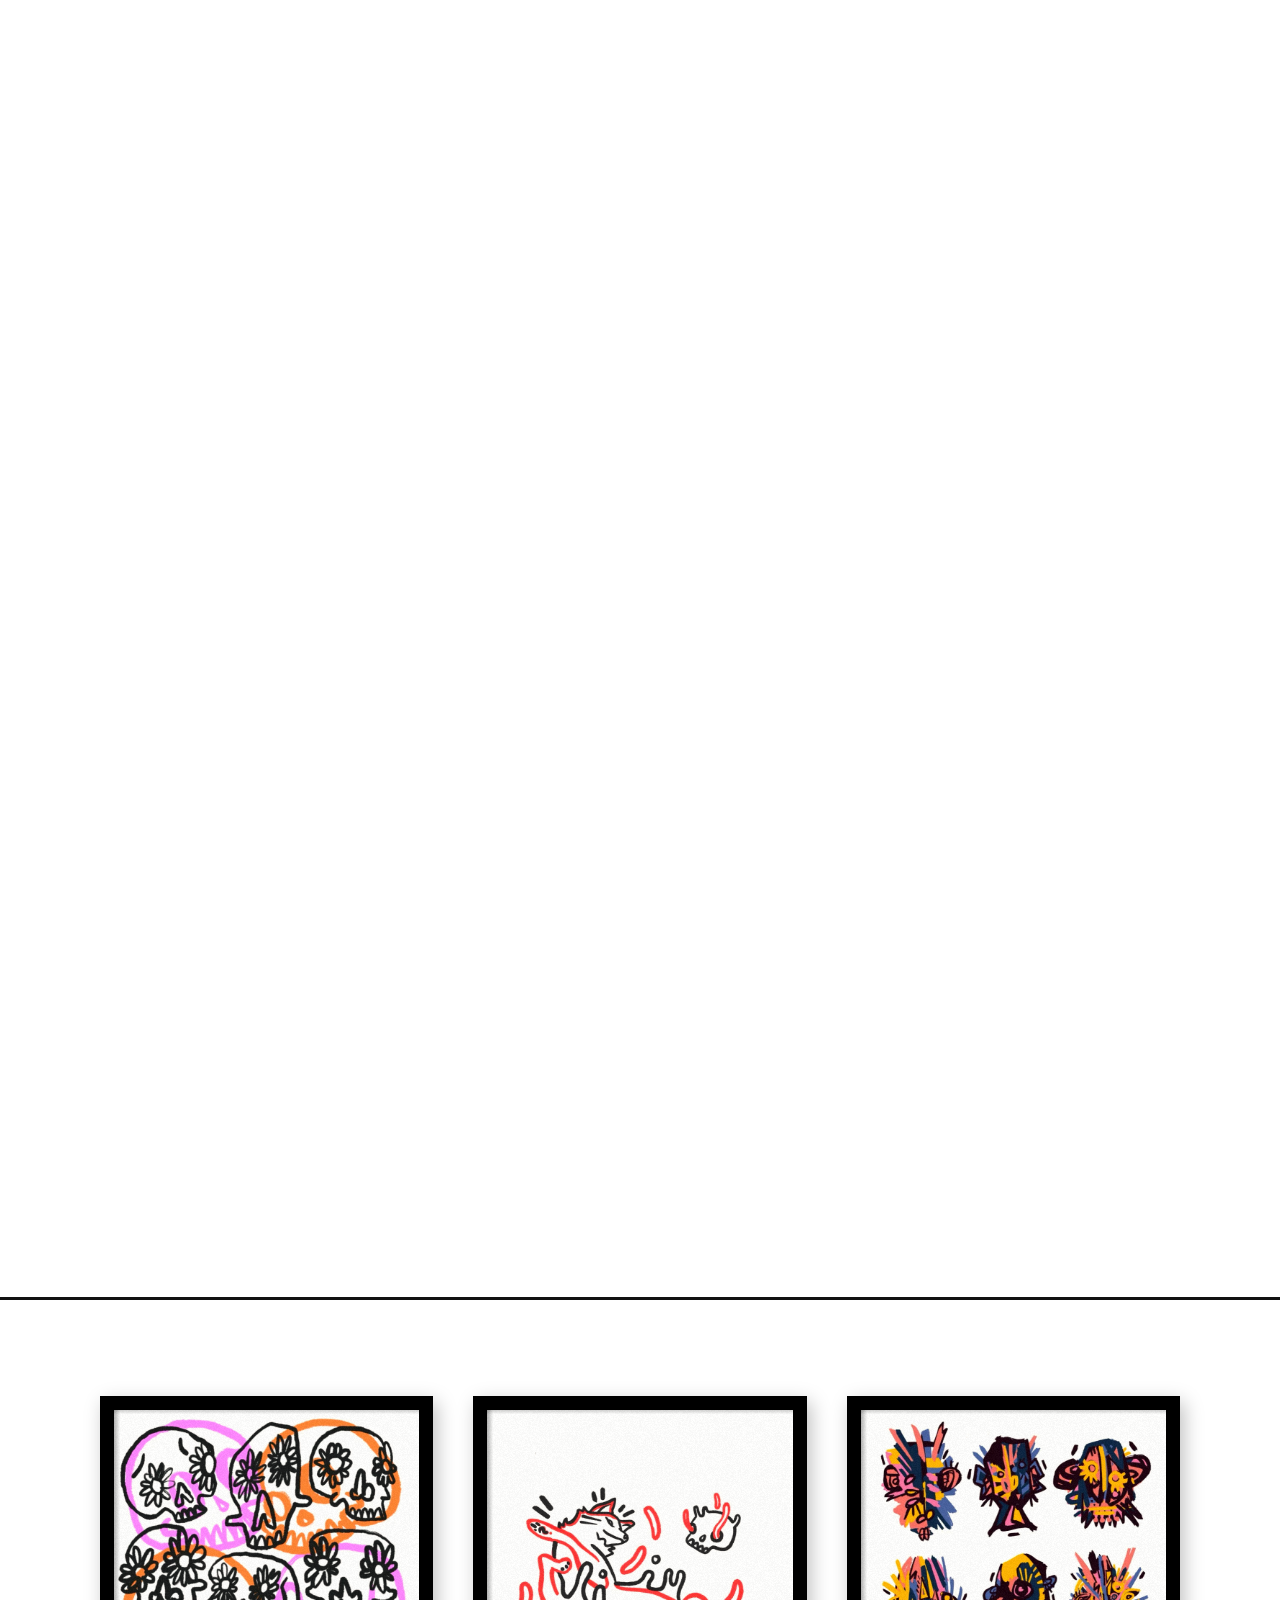
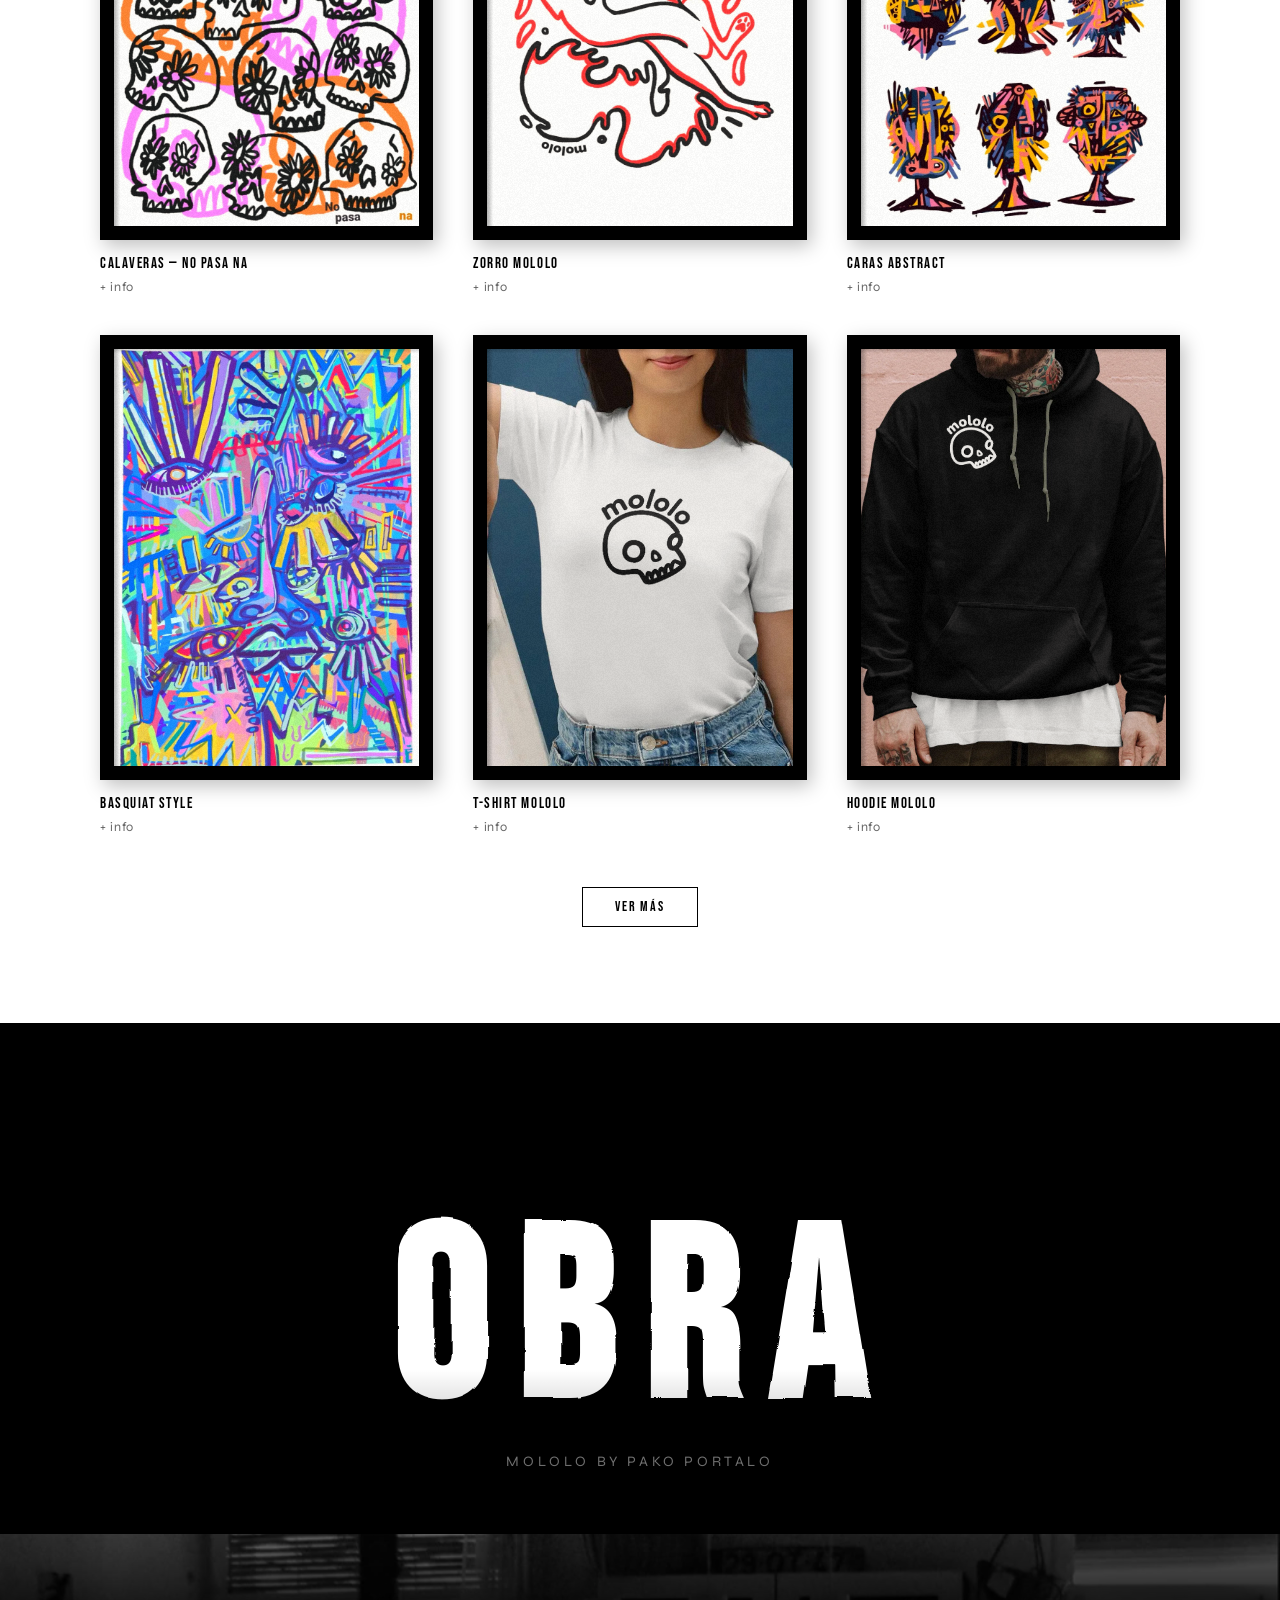
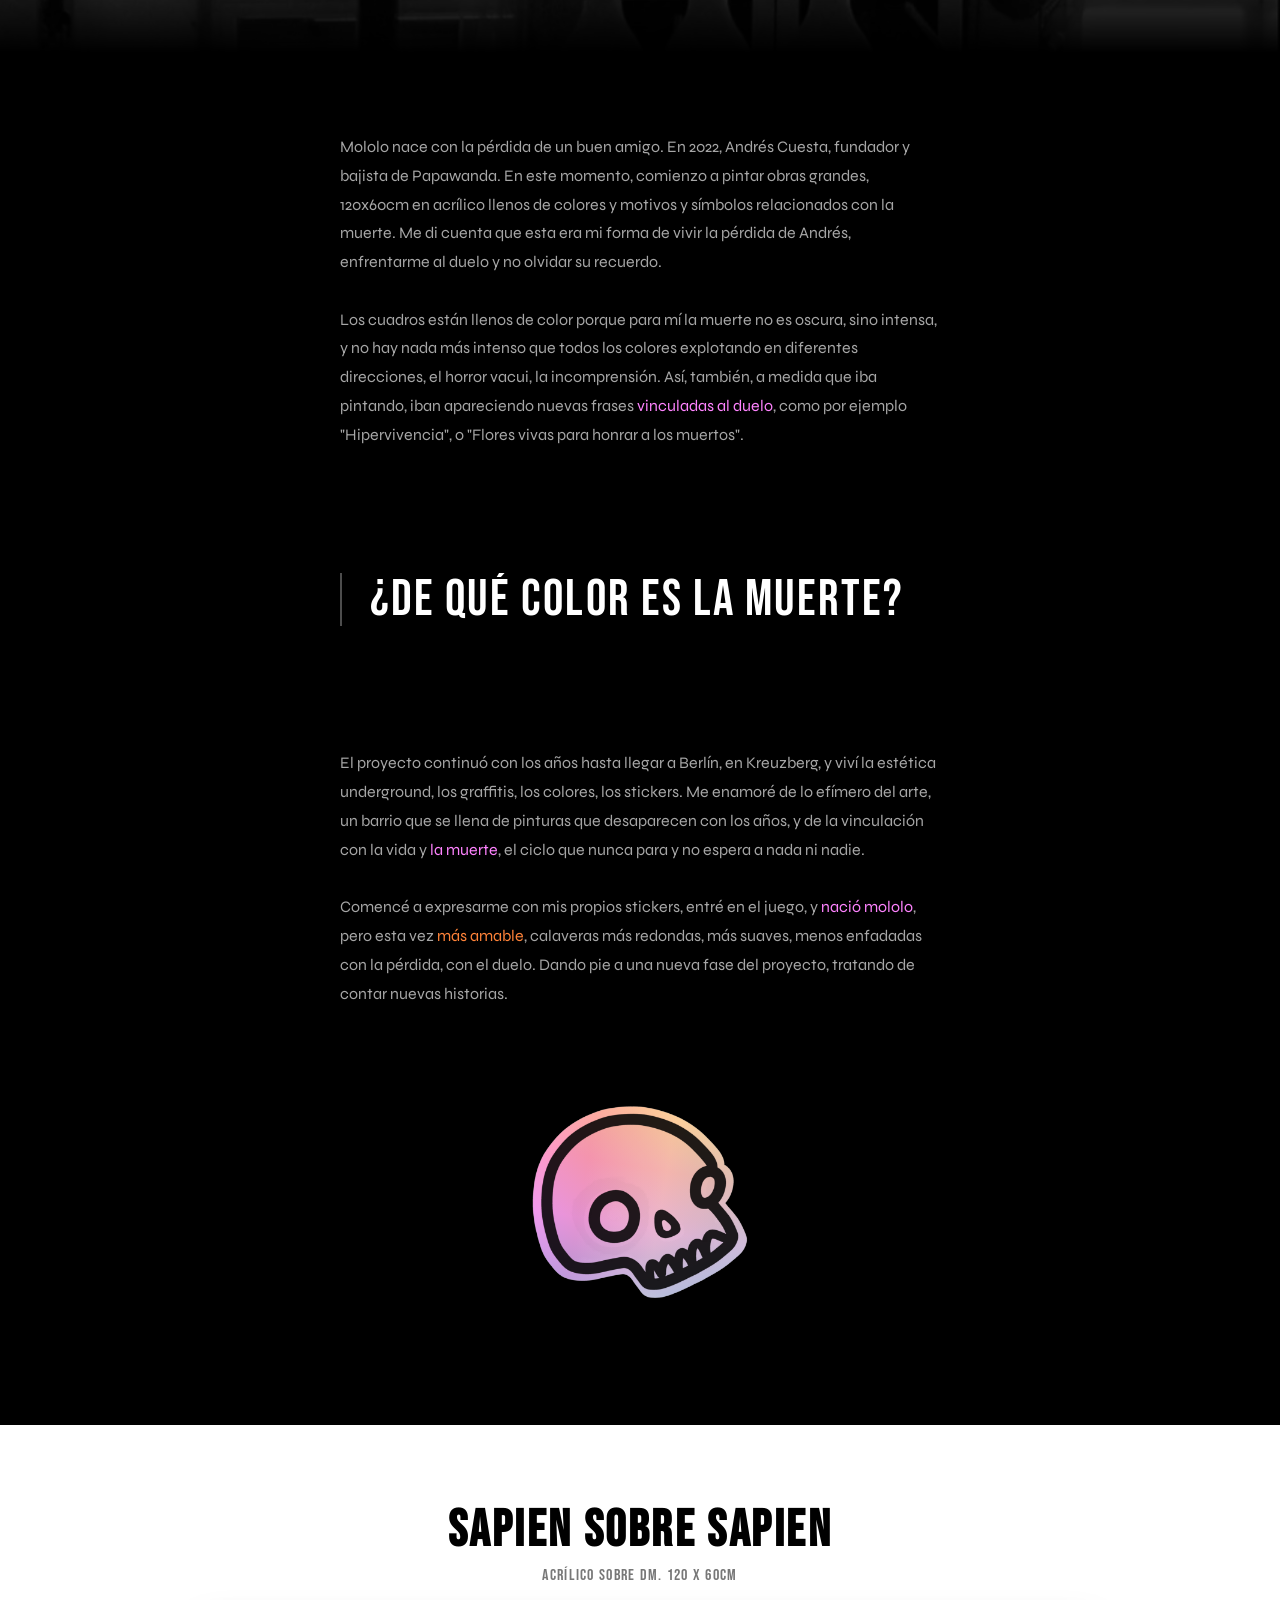
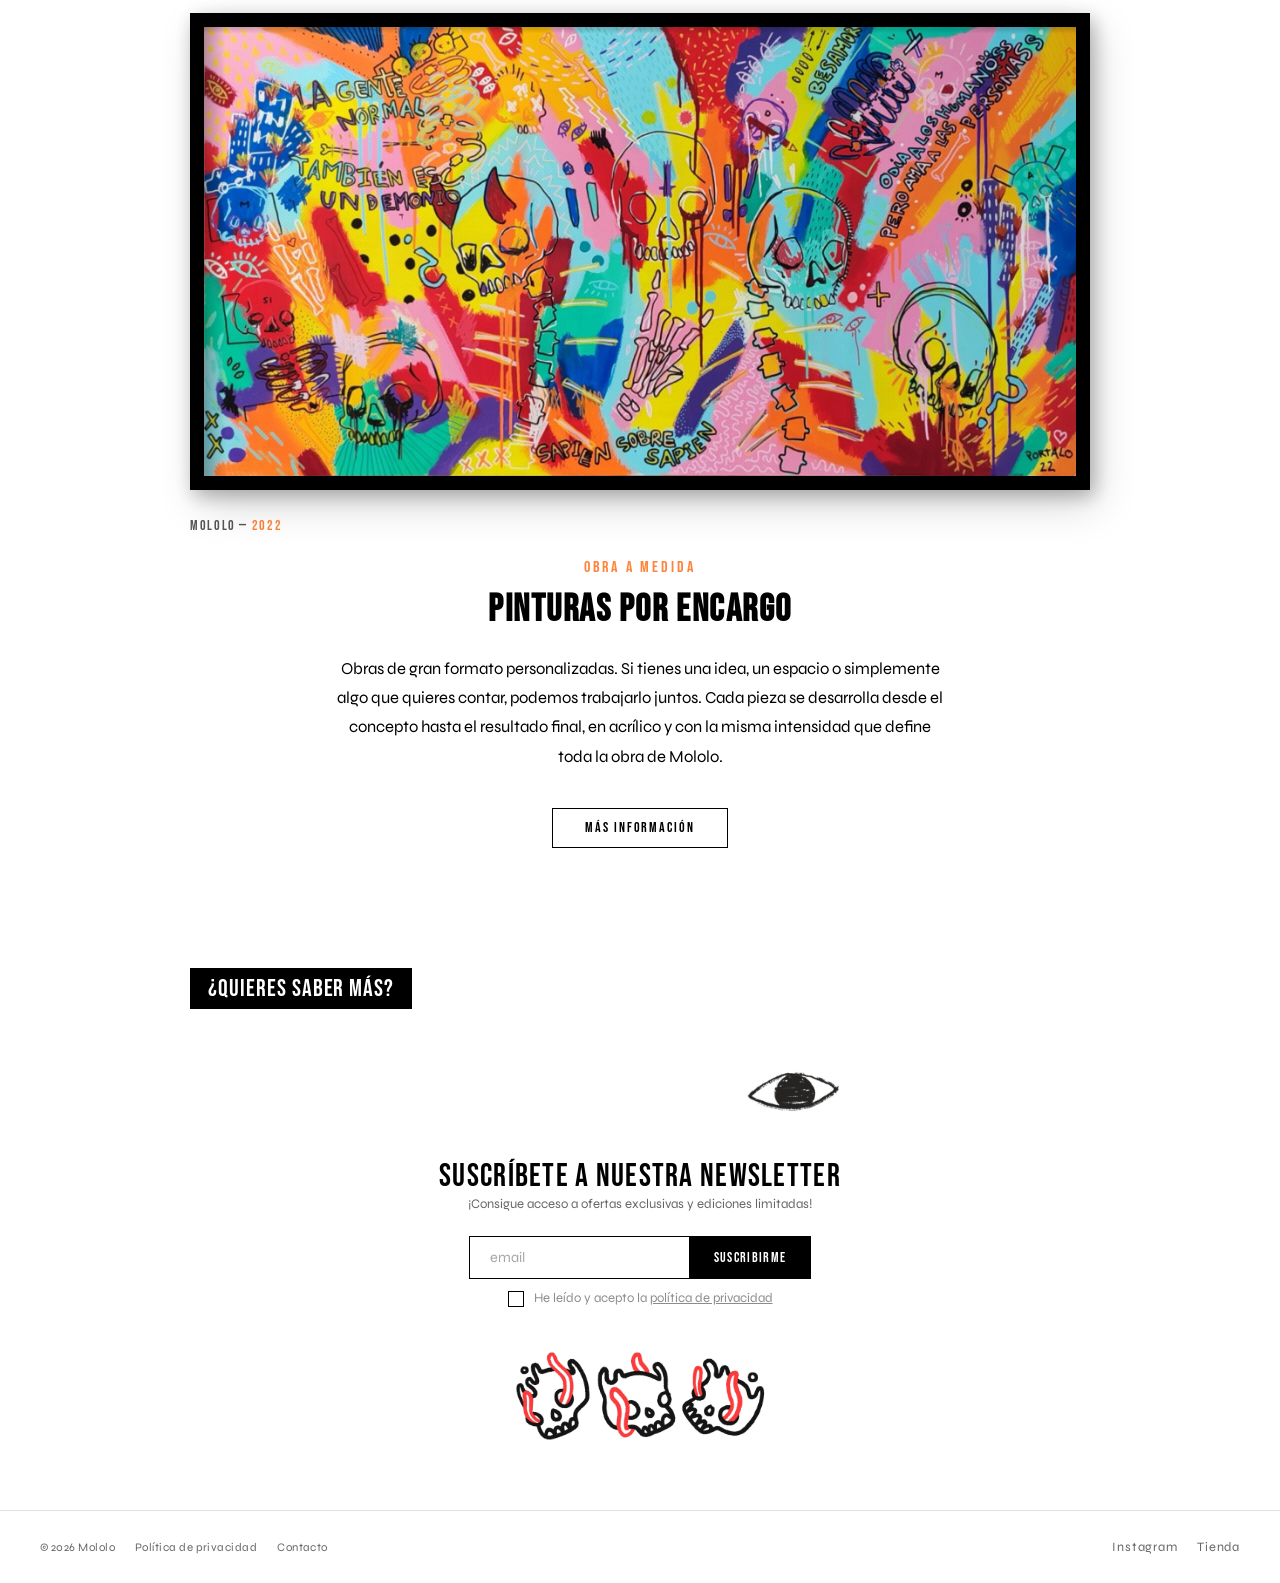
==== commit 6d4fcfbe: "Módulo diablos en blanco, 5 columnas y adaptación a tablet Módulo "Cada cual con sus diablos": - Fon" ====
--- a/index.html
+++ b/index.html
@@ -151,9 +151,11 @@
     <section class="diablos-modulo" id="diablosModulo">
       <div class="diablos-pin">
         <div class="diablos-cinta">
-          <div class="diablos-track diablos-track--left"   id="colLeft"></div>
-          <div class="diablos-track diablos-track--center" id="colCenter"></div>
-          <div class="diablos-track diablos-track--right"  id="colRight"></div>
+          <div class="diablos-track diablos-track--outer-left"  id="colOuterLeft"></div>
+          <div class="diablos-track diablos-track--left"        id="colLeft"></div>
+          <div class="diablos-track diablos-track--center"      id="colCenter"></div>
+          <div class="diablos-track diablos-track--right"       id="colRight"></div>
+          <div class="diablos-track diablos-track--outer-right" id="colOuterRight"></div>
         </div>
 
         <div class="diablos-logo" id="diablosLogo">
@@ -163,7 +165,7 @@
             role="img"
             aria-label="Cada cual con sus diablos"
           ></div>
-          <a class="diablos-btn" href="diablos.html">SABER MÁS</a>
+          <a class="diablos-btn" href="https://shop.mololo.es/products/cada-cual-con-sus-diablos" target="_blank" rel="noopener">TIENDA</a>
         </div>
       </div>
     </section>
--- a/css/landing.css
+++ b/css/landing.css
@@ -1027,23 +1027,17 @@
 /* ================================
    RESPONSIVE — MÓVIL (≤768px)
 ================================ */
-@media (max-width: 768px) {
-
-  /* — Navbar — */
-  nav {
-    position: sticky;
-    top: 0;
-    padding: 0 20px;
-  }
-  main { padding-top: 0; }
-  .nav-links { display: none; }
+/* ════════════════════════════════════════════════════════════════════
+   TABLET Y MÓVIL (≤1024px): el hero deja de ir a dos columnas y se apila
+   — bloque negro con logo + botón arriba, imagen debajo. Los ajustes
+   propios de móvil (tamaños más apretados) van en el bloque ≤768px.
+   ════════════════════════════════════════════════════════════════════ */
+@media (max-width: 1024px) {
+
+  /* el saludo multiidioma del navbar solo se queda en desktop grande */
   .nav-greeting { display: none; }
-  .nav-hamburger { display: flex; }
-  .nav-mobile-menu { display: flex; }
-
-  /* — Hero — */
-  .hero { min-height: 0; }
-
+
+  /* — Hero apilado — */
   .hero-split {
     display: flex;
     flex-direction: column;
@@ -1069,12 +1063,13 @@
 
   .hero-left {
     flex: none;
-    padding: 48px 24px 52px;
+    padding: 64px 40px 68px;
     gap: 12px;
   }
 
   .logo-sprite {
-    width: 80%;
+    width: 60%;
+    max-width: 520px;
     height: auto;
     aspect-ratio: 1400 / 400;
   }
@@ -1082,6 +1077,67 @@
   .btn-tienda {
     margin-top: 28px;
     padding: 14px 40px;
+  }
+}
+
+/* ════════════════════════════════════════════════════════════════════
+   SOLO TABLET (769–1024px)
+   ════════════════════════════════════════════════════════════════════ */
+@media (min-width: 769px) and (max-width: 1024px) {
+
+  /* — Hero: ocupa la pantalla entera bajo el navbar y los dos bloques
+       apilados se reparten la altura a partes iguales; si no, el del dibujo
+       queda bastante más alto que el del logo. En móvil no: allí el alto lo
+       marca el contenido (bloque ≤768px). —
+     .hero ya trae min-height: calc(100svh - 60px) de la regla base, y
+     .hero-split hereda flex: 1, así que ocupa todo menos el ticker */
+  .hero-left,
+  .hero-right {
+    flex: 1 1 0;
+    min-height: 0;
+  }
+
+  .hero-right { height: auto; } /* pisa el 56vw del bloque ≤1024px */
+
+  .hero-left { padding: 40px 40px; }
+
+  /* — Módulo OBRA —
+     El filtro #obra-turbulence lleva un <feImage> con data URI, y el WebKit
+     de iOS (Safari y también Chrome en iPad) no lo resuelve: la cadena del
+     filtro sale vacía y el título desaparecía. Se usa la variante simple,
+     sin feImage, igual que en móvil. El tamaño pasa a vw para que "OBRA"
+     entre siempre de ancho. */
+  .artista-header { height: 55svh; }
+  .artista-header-titulo h2 {
+    font-size: 28vw;
+    letter-spacing: 0.08em;
+    filter: url(#obra-turbulence-simple);
+  }
+}
+
+@media (max-width: 768px) {
+
+  /* el alto del hero lo marca el contenido, no la pantalla */
+  .hero { min-height: 0; }
+
+  /* — Navbar — */
+  nav {
+    position: sticky;
+    top: 0;
+    padding: 0 20px;
+  }
+  main { padding-top: 0; }
+  .nav-links { display: none; }
+  .nav-hamburger { display: flex; }
+  .nav-mobile-menu { display: flex; }
+
+  /* — Hero: la composición apilada viene del bloque ≤1024px; aquí solo
+       los tamaños más apretados de móvil — */
+  .hero-left { padding: 48px 24px 52px; }
+
+  .logo-sprite {
+    width: 80%;
+    max-width: none;
   }
 
   /* — Productos — */
--- a/css/diablos-modulo.css
+++ b/css/diablos-modulo.css
@@ -1,6 +1,6 @@
 /* ══════════════════════════════════════════════════════════════════════════
-   Módulo "Cada cual con sus diablos" — 3 columnas de diablos en loop con
-   parallax + logo central con tilt 3D.
+   Módulo "Cada cual con sus diablos" — 5 columnas (desktop) de diablos en
+   loop con parallax + logo central con tilt 3D.
    Los efectos "boil" van pre-horneados: cada diablo tiene su archivo con 3
    fotogramas (assets/diablos-import/diablos/dNN.webp) y el logo su sprite
    (logo-boil-sheet.webp) — cero filtros SVG en vivo.
@@ -9,12 +9,12 @@
    ══════════════════════════════════════════════════════════════════════════ */
 
 .diablos-modulo {
-  /* ancho de cada columna: bájalo para juntar las laterales al centro */
-  --diablos-col-width: 25vw;
+  /* ancho de cada columna: bájalo para juntar las columnas al centro */
+  --diablos-col-width: 15vw;
 
   position: relative;
   height: 400vh; /* altura/recorrido del módulo. Súbelo/bájalo para alargar o acortar el tramo */
-  background: #f4ead2;
+  background: var(--white);
   border-bottom: 3px solid #111111; /* línea que separa este módulo del siguiente */
 }
 
@@ -36,8 +36,9 @@
   mask-image: linear-gradient(to bottom, #000 0, #000 90%, transparent 100%);
 }
 
-/* 3 columnas pegadas entre sí (sin hueco) y centradas en el viewport.
-   margen lateral = (100vw - 3 * ancho) / 2 */
+/* 5 columnas pegadas entre sí (sin hueco) y centradas en el viewport.
+   margen lateral = (100vw - 5 * ancho) / 2 — mismo margen total que antes
+   con 3 columnas, solo que ahora se reparte en 5. */
 .diablos-track {
   position: absolute;
   top: 0;
@@ -48,9 +49,11 @@
   gap: 22px;
   will-change: transform;
 }
-.diablos-track--left   { left: calc((100vw - 3 * var(--diablos-col-width)) / 2); }
-.diablos-track--center { left: calc((100vw - 3 * var(--diablos-col-width)) / 2 + var(--diablos-col-width)); }
-.diablos-track--right  { left: calc((100vw - 3 * var(--diablos-col-width)) / 2 + 2 * var(--diablos-col-width)); }
+.diablos-track--outer-left  { left: calc((100vw - 5 * var(--diablos-col-width)) / 2); }
+.diablos-track--left        { left: calc((100vw - 5 * var(--diablos-col-width)) / 2 + var(--diablos-col-width)); }
+.diablos-track--center      { left: calc((100vw - 5 * var(--diablos-col-width)) / 2 + 2 * var(--diablos-col-width)); }
+.diablos-track--right       { left: calc((100vw - 5 * var(--diablos-col-width)) / 2 + 3 * var(--diablos-col-width)); }
+.diablos-track--outer-right { left: calc((100vw - 5 * var(--diablos-col-width)) / 2 + 4 * var(--diablos-col-width)); }
 
 /* TAMAÑO DEL DIABLO: sube width/max-width para hacerlos más grandes.
    Cada diablo tiene SU PROPIO archivo (assets/diablos-import/diablos/dNN.webp,
@@ -58,9 +61,9 @@
    Ojo: NO volver a un sprite sheet único — con 13824px de alto superaba el
    tamaño máximo de textura de las GPU móviles y rompía el rendimiento. */
 .diablo-icon {
-  width: 31vw;
-  max-width: 384px;
-  min-width: 137px;
+  width: 14vw;
+  max-width: 260px;
+  min-width: 65px;
   aspect-ratio: 1 / 1;
   background-repeat: no-repeat;
   background-size: 100% 300%; /* 3 fotogramas apilados en vertical */
@@ -91,9 +94,36 @@
   align-items: center;
   cursor: pointer;
   pointer-events: none; /* se activa por JS cuando el logo es visible */
-  transition: filter 0.3s ease;
 }
 .diablos-logo.is-visible { pointer-events: auto; }
+
+/* halo blanco DETRÁS del logo: ESTÁTICO (un gradiente radial fijo, no un
+   filter tipo drop-shadow) para que no dependa de la silueta del sprite ni
+   se recalcule en cada fotograma del hervor/tilt — solo cambia de opacidad
+   una vez, al hacerse visible. Barato y funciona igual en móvil.
+   Va aquí y no en .diablos-logo__mark porque el logo es el BACKGROUND de ese
+   div: un ::before suyo con z-index negativo se pintaría por encima de su
+   propio fondo (y el tilt del JS lo encerraría en su contexto de apilado).
+   Colgado del contenedor sí queda por debajo. Copia el tamaño del logo y lo
+   agranda un poco para que el blanco llegue a los márgenes laterales. */
+.diablos-logo::before {
+  content: "";
+  position: absolute;
+  top: 0;
+  left: 50%;
+  width: min(75vw, 490px);   /* mismo ancho que .diablos-logo__mark */
+  aspect-ratio: 980 / 758;
+  transform: translateX(-50%) scale(1.3);
+  z-index: -1;
+  background: radial-gradient(ellipse at center,
+    rgba(255, 255, 255, 0.9) 0%,
+    rgba(255, 255, 255, 0.6) 40%,
+    rgba(255, 255, 255, 0) 72%);
+  opacity: 0;
+  pointer-events: none;
+  transition: opacity 0.4s ease;
+}
+.diablos-logo.is-visible::before { opacity: 1; }
 
 /* Sprite de 3 fotogramas (boil + sombra ya incluida en la imagen). El frame
    es 980×758 con el logo de 760px centrado (el resto es aire para la sombra). */
@@ -105,15 +135,9 @@
   background-repeat: no-repeat;
   background-size: 100% 300%; /* 3 fotogramas apilados en vertical */
   animation: logoBoil 0.45s steps(1) infinite;
-  /* el tilt 3D lo escribe JS en línea cada frame; esta transición corta
-     lo amortigua para que siga al ratón con suavidad */
-  transition: transform 0.15s ease-out, filter 0.3s ease;
-}
-/* hover SOLO sobre el logo (no sobre el botón): shiny — el boil sigue vivo */
-.diablos-logo.is-visible .diablos-logo__mark:hover {
-  filter: drop-shadow(0 0 24px rgba(255, 236, 190, 0.7)) brightness(1.06);
-}
-
+  /* el tilt 3D lo escribe JS en línea cada frame */
+  transition: transform 0.15s ease-out;
+}
 @keyframes logoBoil {
   0%   { background-position-y: 0%; }
   33%  { background-position-y: 50%; }
@@ -123,8 +147,10 @@
 
 /* ── Botón "saber más": entrada al proyecto de los diablos ────────────── */
 /* mismo lenguaje que .btn-tienda / .btn-ver-mas de landing.css.
-   Aparece con fade-in ~1s DESPUÉS de que el logo termine de revelarse
-   (la clase .is-on la pone JS). Hover: solo un poco de zoom, sin shine. */
+   Aparece A LA VEZ que el logo: JS pone .is-on en cuanto arranca el revelado
+   y el fade real lo hereda de la opacidad del contenedor (.diablos-logo), así
+   que aquí el cambio es prácticamente instantáneo.
+   Hover: solo un poco de zoom, sin shine. */
 .diablos-btn {
   position: relative;
   z-index: 1; /* por encima del aire transparente del frame del logo */
@@ -137,9 +163,8 @@
   padding: 13px 36px;
   text-decoration: none;
   opacity: 0;
-  transform: translateY(10px);
-  pointer-events: none;
-  transition: opacity 0.5s ease, transform 0.25s ease;
+  pointer-events: none;
+  transition: opacity 0.06s linear, transform 0.25s ease;
 }
 .diablos-btn.is-on {
   opacity: 1;
@@ -152,22 +177,54 @@
   .diablo-icon.boil, .diablos-logo__mark { animation: none; }
 }
 
-/* ── Responsive: en móvil solo queda la columna central (misma dirección) ── */
+/* ── Tablet (769–1024px): 4 columnas en vez de 5 (se oculta la exterior
+   derecha; la central queda justo a la derecha del eje, que con número par
+   de columnas no hay centro exacto). Logo y botón algo más grandes, y el
+   bloque logo+botón sube (TABLET_LOGO_OFFSET_PX en el JS). El movimiento de
+   las columnas se queda como en desktop: sí lo mueve el scroll. */
+@media (min-width: 769px) and (max-width: 1024px) {
+  .diablos-modulo { --diablos-col-width: 22vw; }
+  .diablos-track--outer-right { display: none; }
+  .diablos-track--outer-left { left: calc((100vw - 4 * var(--diablos-col-width)) / 2); }
+  .diablos-track--left       { left: calc((100vw - 4 * var(--diablos-col-width)) / 2 + var(--diablos-col-width)); }
+  .diablos-track--center     { left: calc((100vw - 4 * var(--diablos-col-width)) / 2 + 2 * var(--diablos-col-width)); }
+  .diablos-track--right      { left: calc((100vw - 4 * var(--diablos-col-width)) / 2 + 3 * var(--diablos-col-width)); }
+  .diablo-icon {
+    width: 20vw;
+    max-width: none;
+  }
+  .diablos-logo__mark { width: min(88vw, 640px); }
+  .diablos-logo::before { width: min(88vw, 640px); } /* el halo sigue al logo */
+  .diablos-btn {
+    font-size: 1.05rem;
+    padding: 15px 42px;
+  }
+}
+
+/* ── Responsive: en móvil quedan 3 columnas (izq/centro/dcha), sin las 2
+   exteriores. El scroll no mueve las columnas ahí — solo su deriva
+   automática (ver isTouchLayout() en diablos-modulo.js). El módulo es
+   además mucho más corto: con 400vh había que arrastrar demasiado scroll
+   para revelar el logo y otro tanto para salir. */
 @media (max-width: 768px) {
-  .diablos-modulo { --diablos-col-width: 84vw; }
-  .diablos-track--left,
-  .diablos-track--right { display: none; }
-  .diablos-track--center {
-    left: calc((100vw - var(--diablos-col-width)) / 2);
-  }
+  .diablos-modulo {
+    --diablos-col-width: 30vw;
+    height: 180vh;
+  }
+  .diablos-track--outer-left,
+  .diablos-track--outer-right { display: none; }
+  .diablos-track--left   { left: calc((100vw - 3 * var(--diablos-col-width)) / 2); }
+  .diablos-track--center { left: calc((100vw - 3 * var(--diablos-col-width)) / 2 + var(--diablos-col-width)); }
+  .diablos-track--right  { left: calc((100vw - 3 * var(--diablos-col-width)) / 2 + 2 * var(--diablos-col-width)); }
   .diablo-icon {
-    width: 80vw;
+    width: 27vw;
     min-width: 0;
   }
-  .diablos-logo__mark { width: 94vw; }
+  .diablos-logo__mark { width: 104vw; }
+  .diablos-logo::before { width: 104vw; } /* el halo sigue al logo */
   .diablos-btn {
-    font-size: 0.78rem;
-    padding: 10px 26px;
+    font-size: 0.92rem;
+    padding: 13px 32px;
     margin-top: -52px; /* el frame del logo crece en móvil → más aire que compensar */
   }
 }
@@ -183,14 +240,14 @@
 nav .nav-links a { transition: opacity 0.15s, color 0.45s ease; }
 nav .nav-greeting { transition: opacity 1.8s ease, color 0.45s ease; }
 
-/* el logo alternativo (letras negras + última "o" roja) vive en un ::after
+/* el logo alternativo (letras blancas + última "o" roja) vive en un ::after
    superpuesto al <img> original para poder hacer crossfade entre ambos */
 nav .nav-left a { position: relative; display: inline-flex; }
 nav .nav-left a::after {
   content: "";
   position: absolute;
   inset: 0;
-  background: url("../assets/diablos-import/mololo-logo-diablos.webp") left center / contain no-repeat;
+  background: url("../assets/diablos-import/mololo-logo-diablos-white.webp") left center / contain no-repeat;
   opacity: 0;
   transition: opacity 0.45s ease;
   pointer-events: none;
@@ -200,29 +257,29 @@
   background: #1f1e1e; /* --fondo: negro cálido del proyecto */
   box-shadow: 0 1px 0 rgba(0, 0, 0, 0.6);
 }
-nav.nav-diablos .nav-links a { color: #f4ead2; }               /* crema */
+nav.nav-diablos .nav-links a { color: var(--white); }
 nav.nav-diablos .nav-links a:hover { color: #cb3747; opacity: 1; } /* rojo */
-nav.nav-diablos .nav-greeting { color: #f4ead2; }              /* HOLA! en crema */
-/* ojo a crema: el sprite es trazo negro sobre caja blanca con multiply (la
+nav.nav-diablos .nav-greeting { color: var(--white); }
+/* ojo a blanco: el sprite es trazo negro sobre caja blanca con multiply (la
    caja se funde en claro). En oscuro se invierte el sprite (trazo→claro) y se
    pasa a "screen": la caja invertida (negra) desaparece y el trazo queda
-   crema. El fade lo da el propio oscurecimiento del fondo del navbar. */
+   blanco. El fade lo da el propio oscurecimiento del fondo del navbar. */
 nav.nav-diablos .nav-eye-wrapper .eye {
-  filter: invert(1) sepia(0.4) brightness(1);
+  filter: invert(1);
   mix-blend-mode: screen;
 }
 nav.nav-diablos .nav-logo { opacity: 0; }                      /* crossfade al logo diablos */
 nav.nav-diablos .nav-left a::after { opacity: 1; }
-nav.nav-diablos .nav-hamburger span { background: #f4ead2; }
+nav.nav-diablos .nav-hamburger span { background: var(--white); }
 
 /* menú burger desplegado (móvil), solo mientras el navbar está en modo
-   diablos: fondo oscuro, enlaces crema, rojo al pulsar */
+   diablos: fondo oscuro, enlaces blancos, rojo al pulsar */
 .nav-mobile-menu { transition: max-height 0.3s ease, background-color 0.45s ease; }
 .nav-mobile-menu a { transition: color 0.45s ease; }
 nav.nav-diablos + .nav-mobile-menu { background: #1f1e1e; }
 nav.nav-diablos + .nav-mobile-menu a {
-  color: #f4ead2;
-  border-bottom-color: rgba(244, 234, 210, 0.15);
+  color: var(--white);
+  border-bottom-color: rgba(255, 255, 255, 0.15);
 }
 nav.nav-diablos + .nav-mobile-menu a:hover,
 nav.nav-diablos + .nav-mobile-menu a:active { color: #cb3747; }
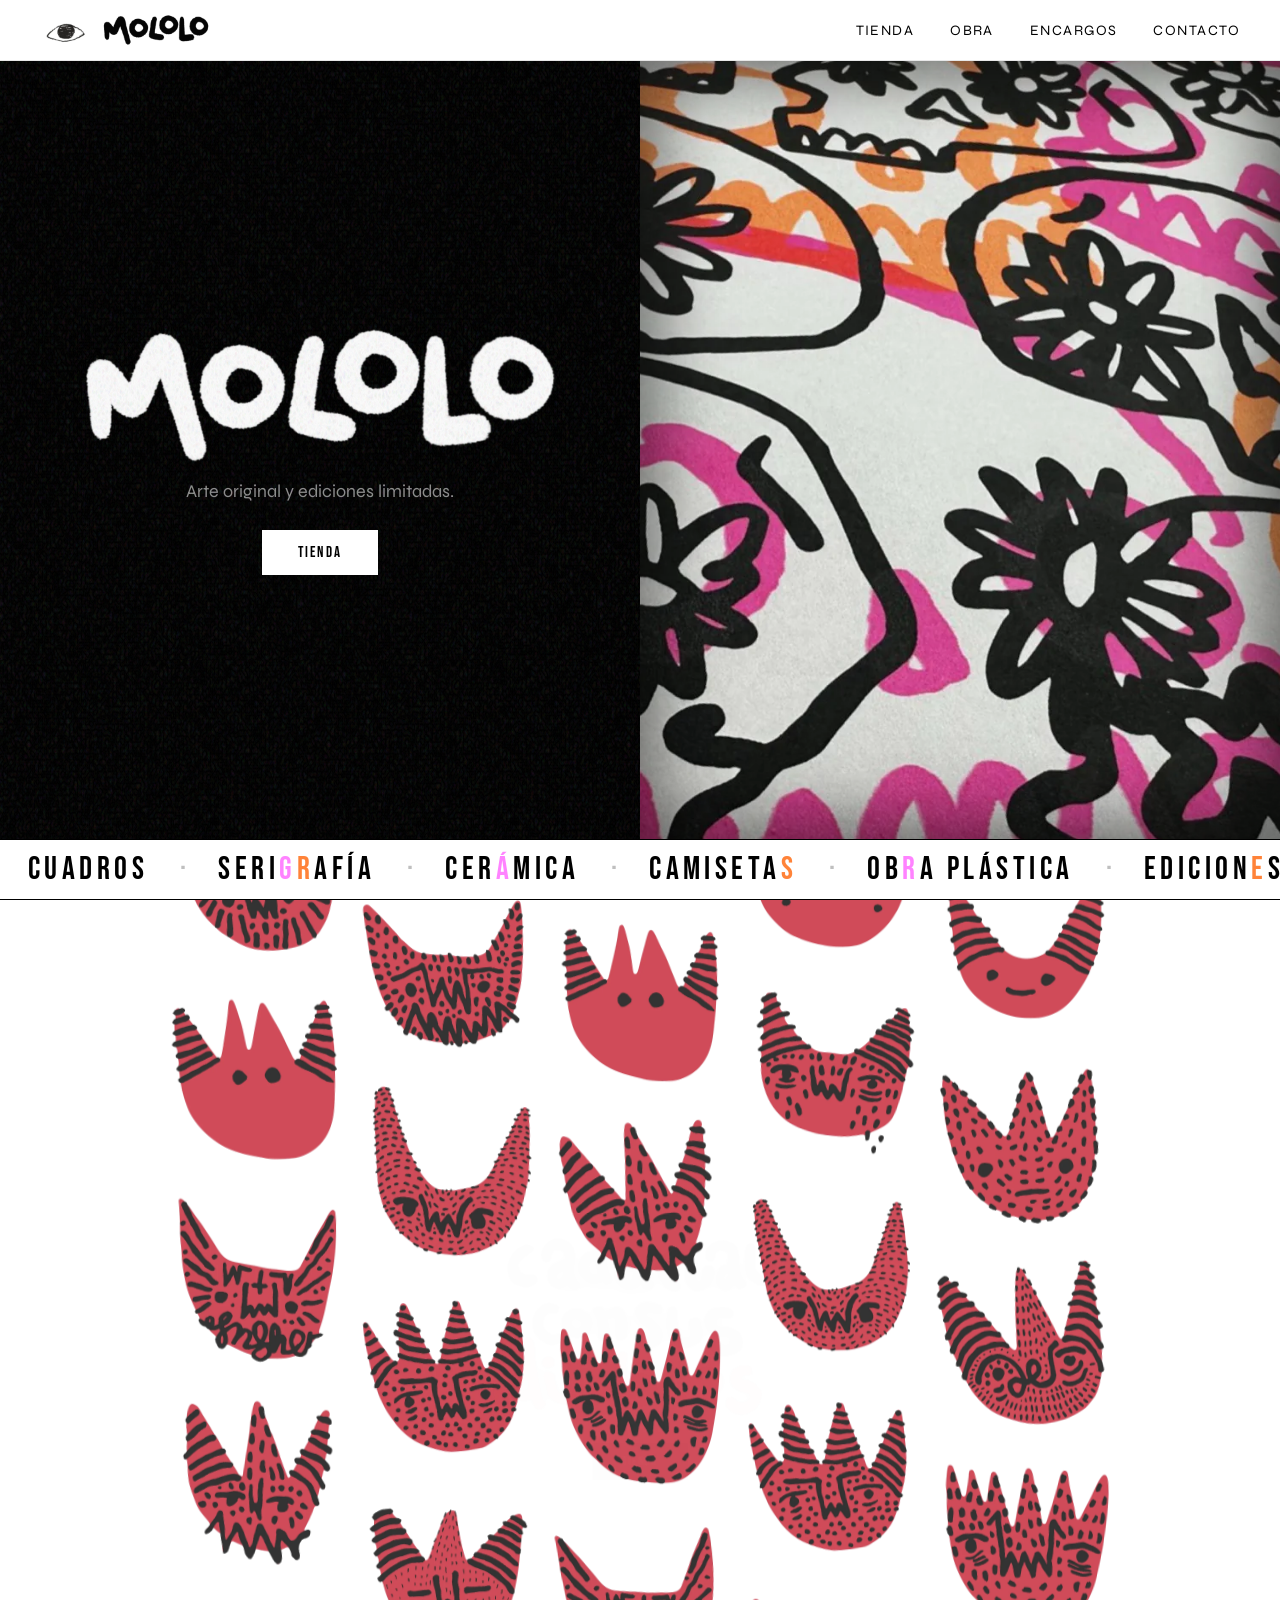
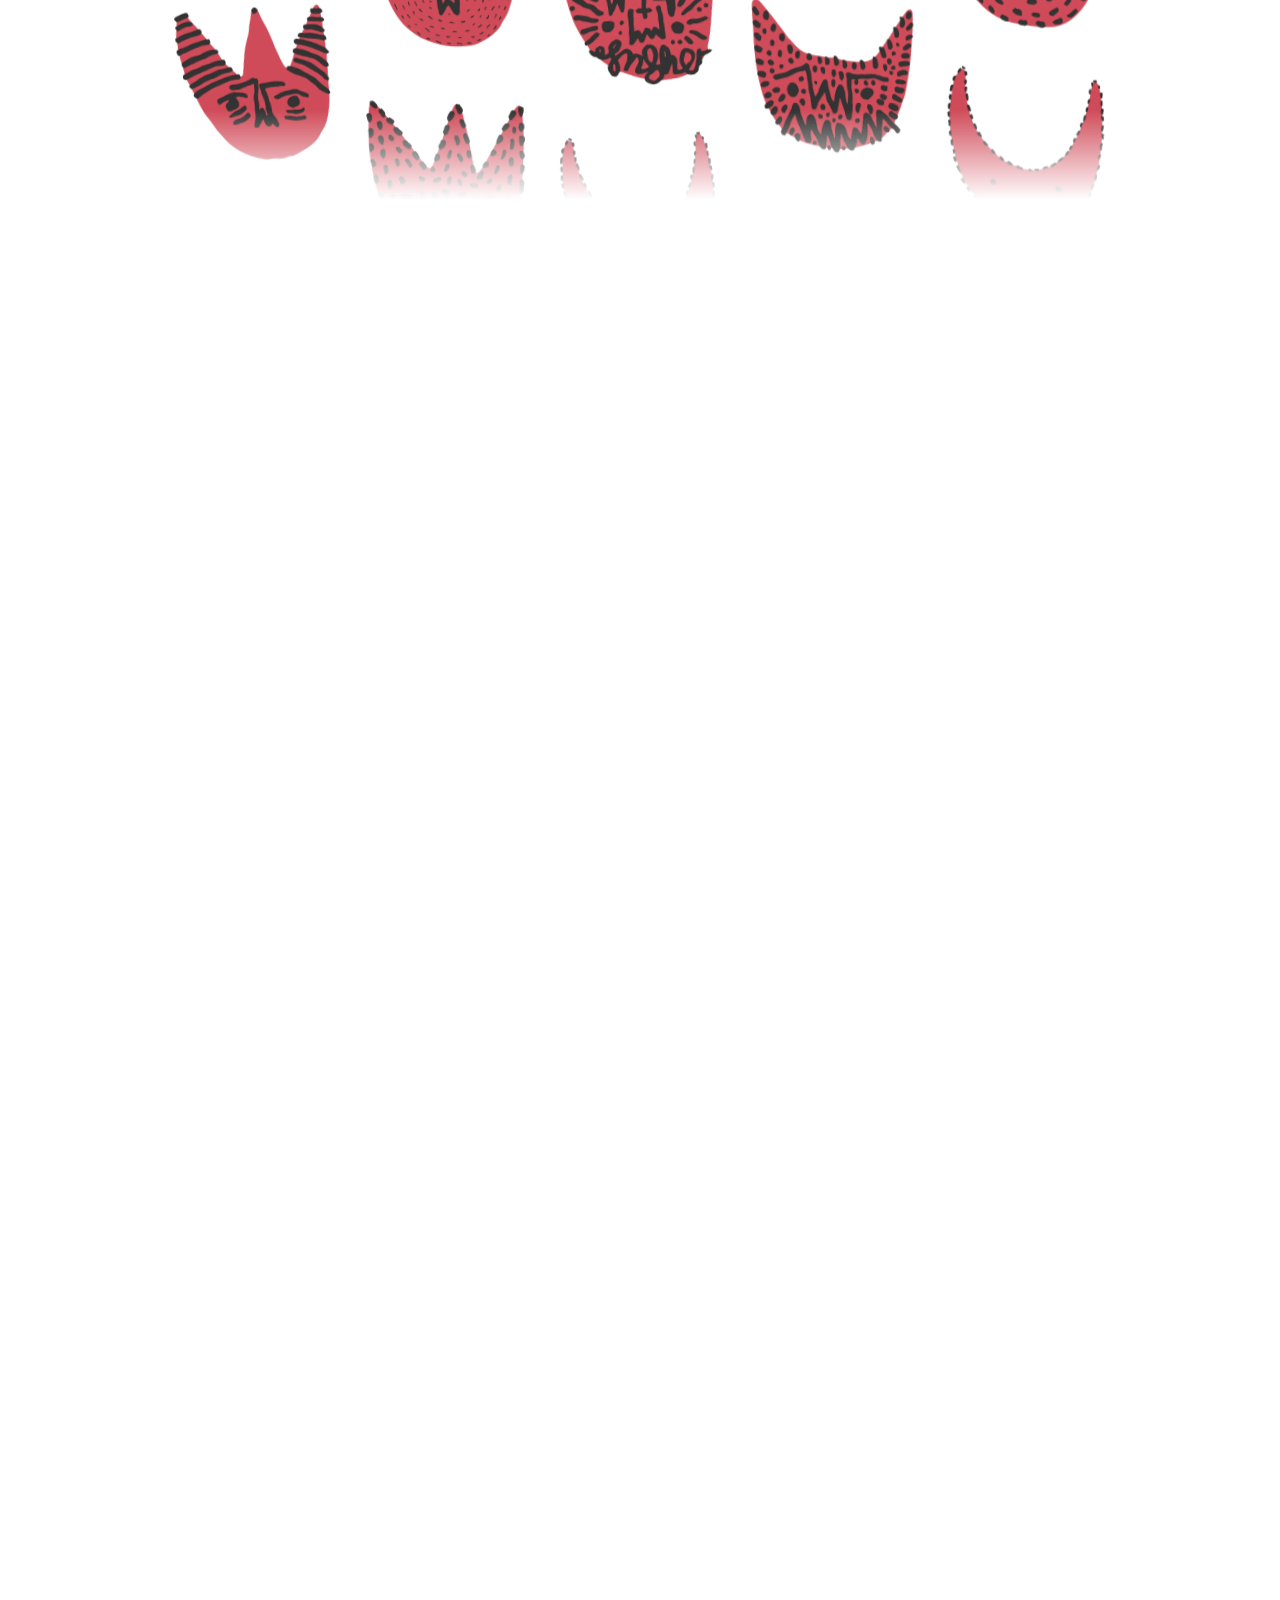
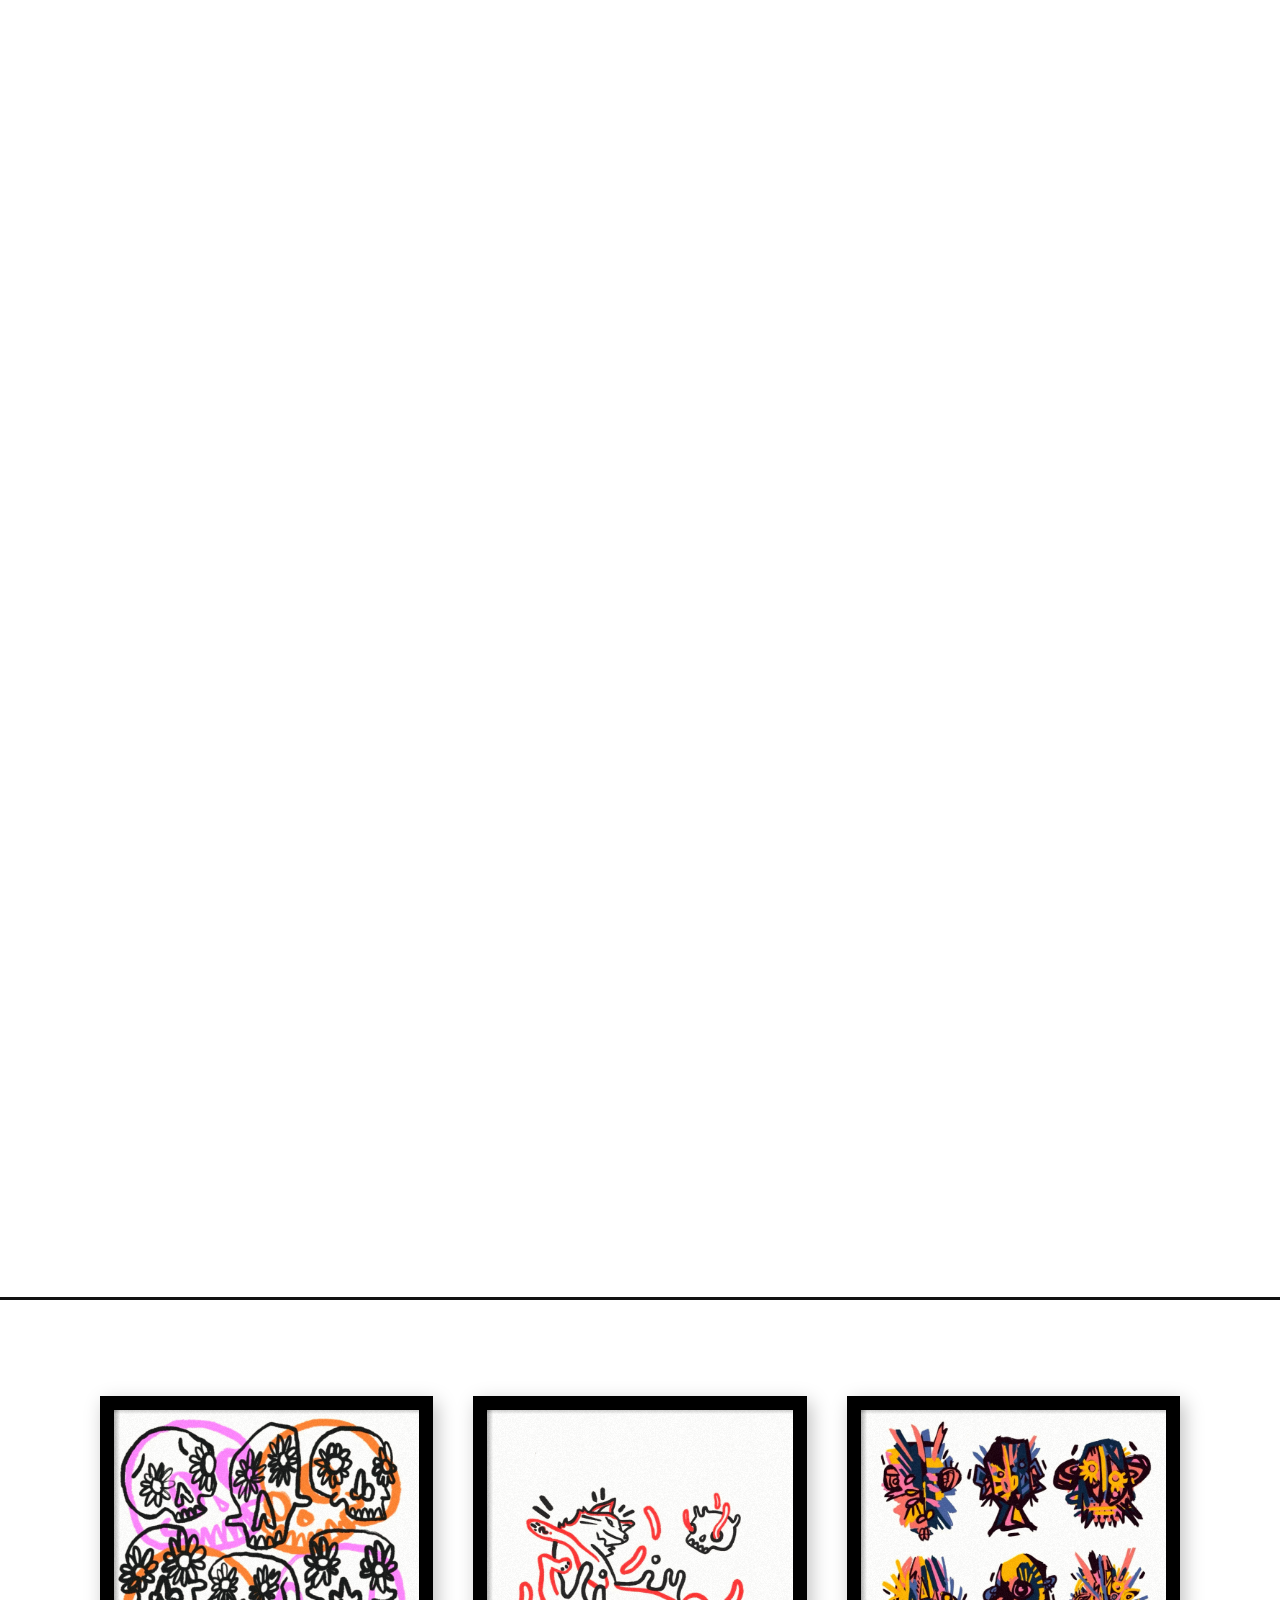
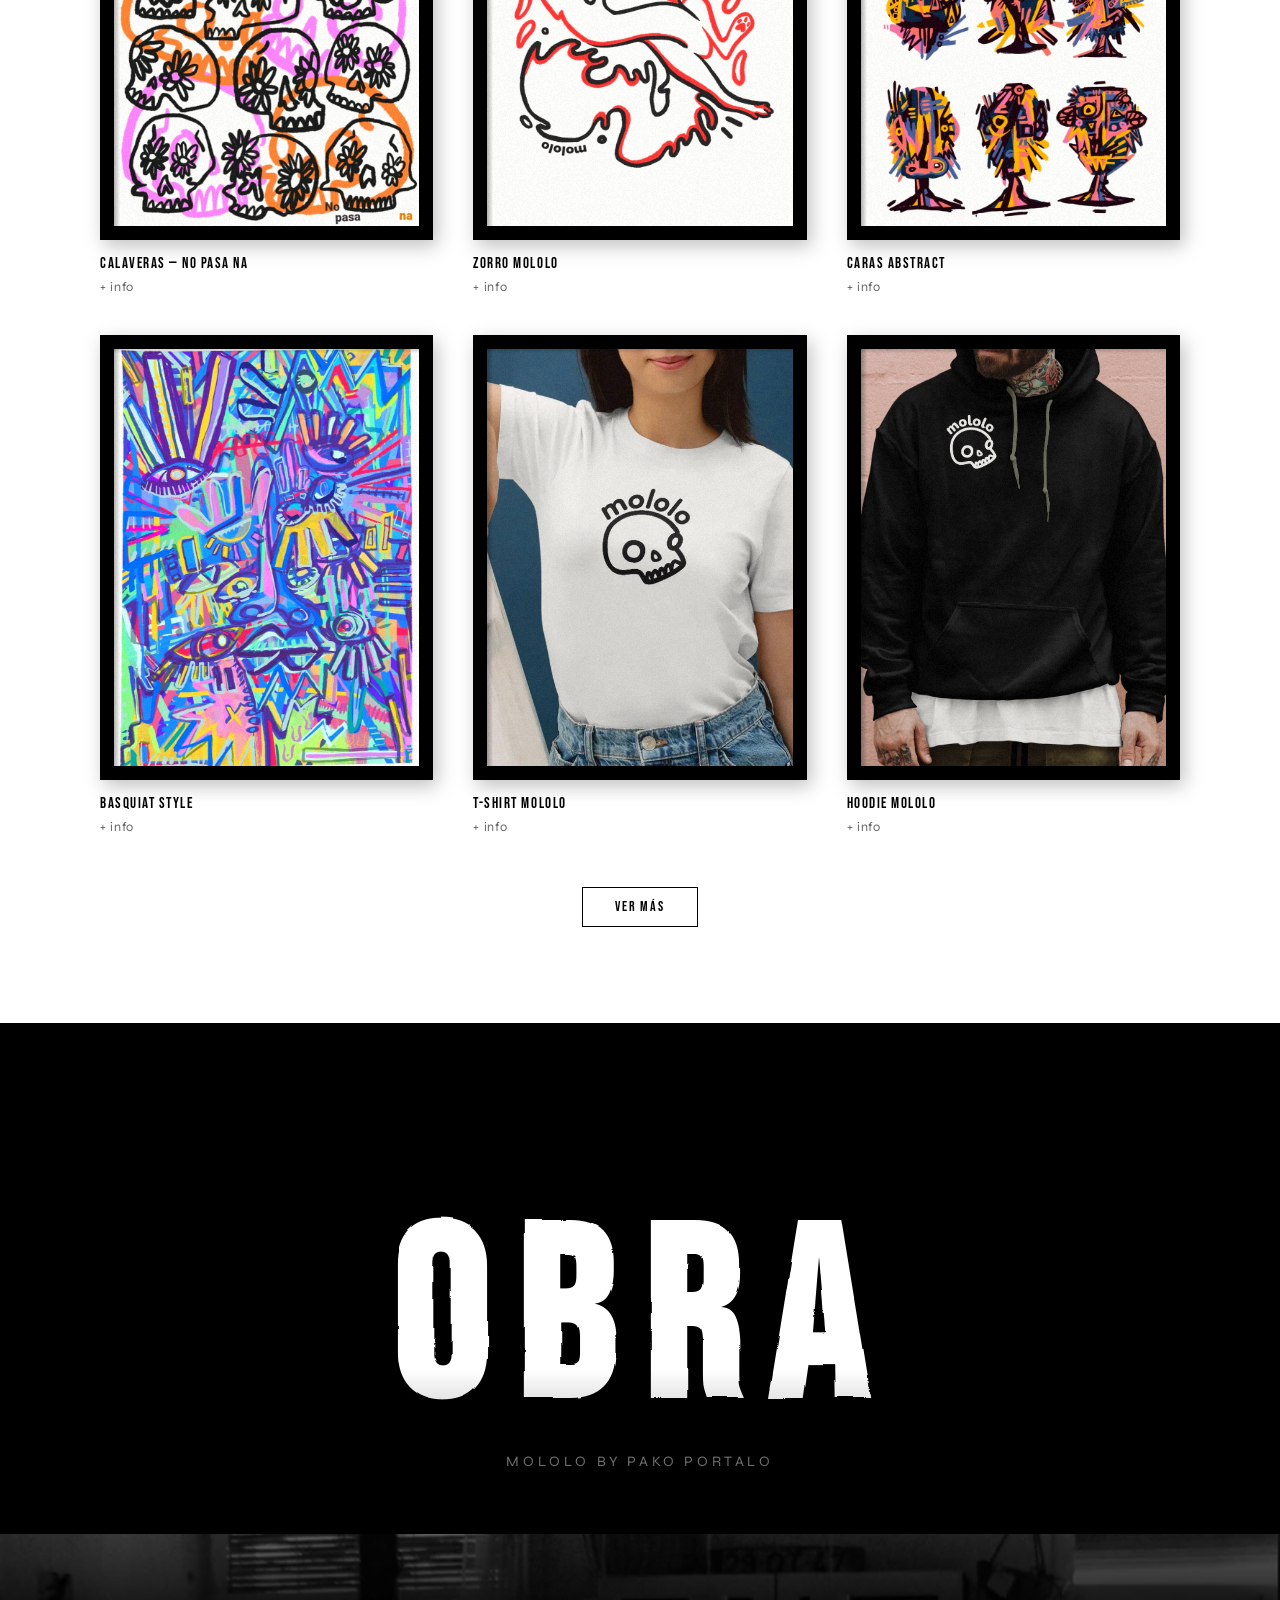
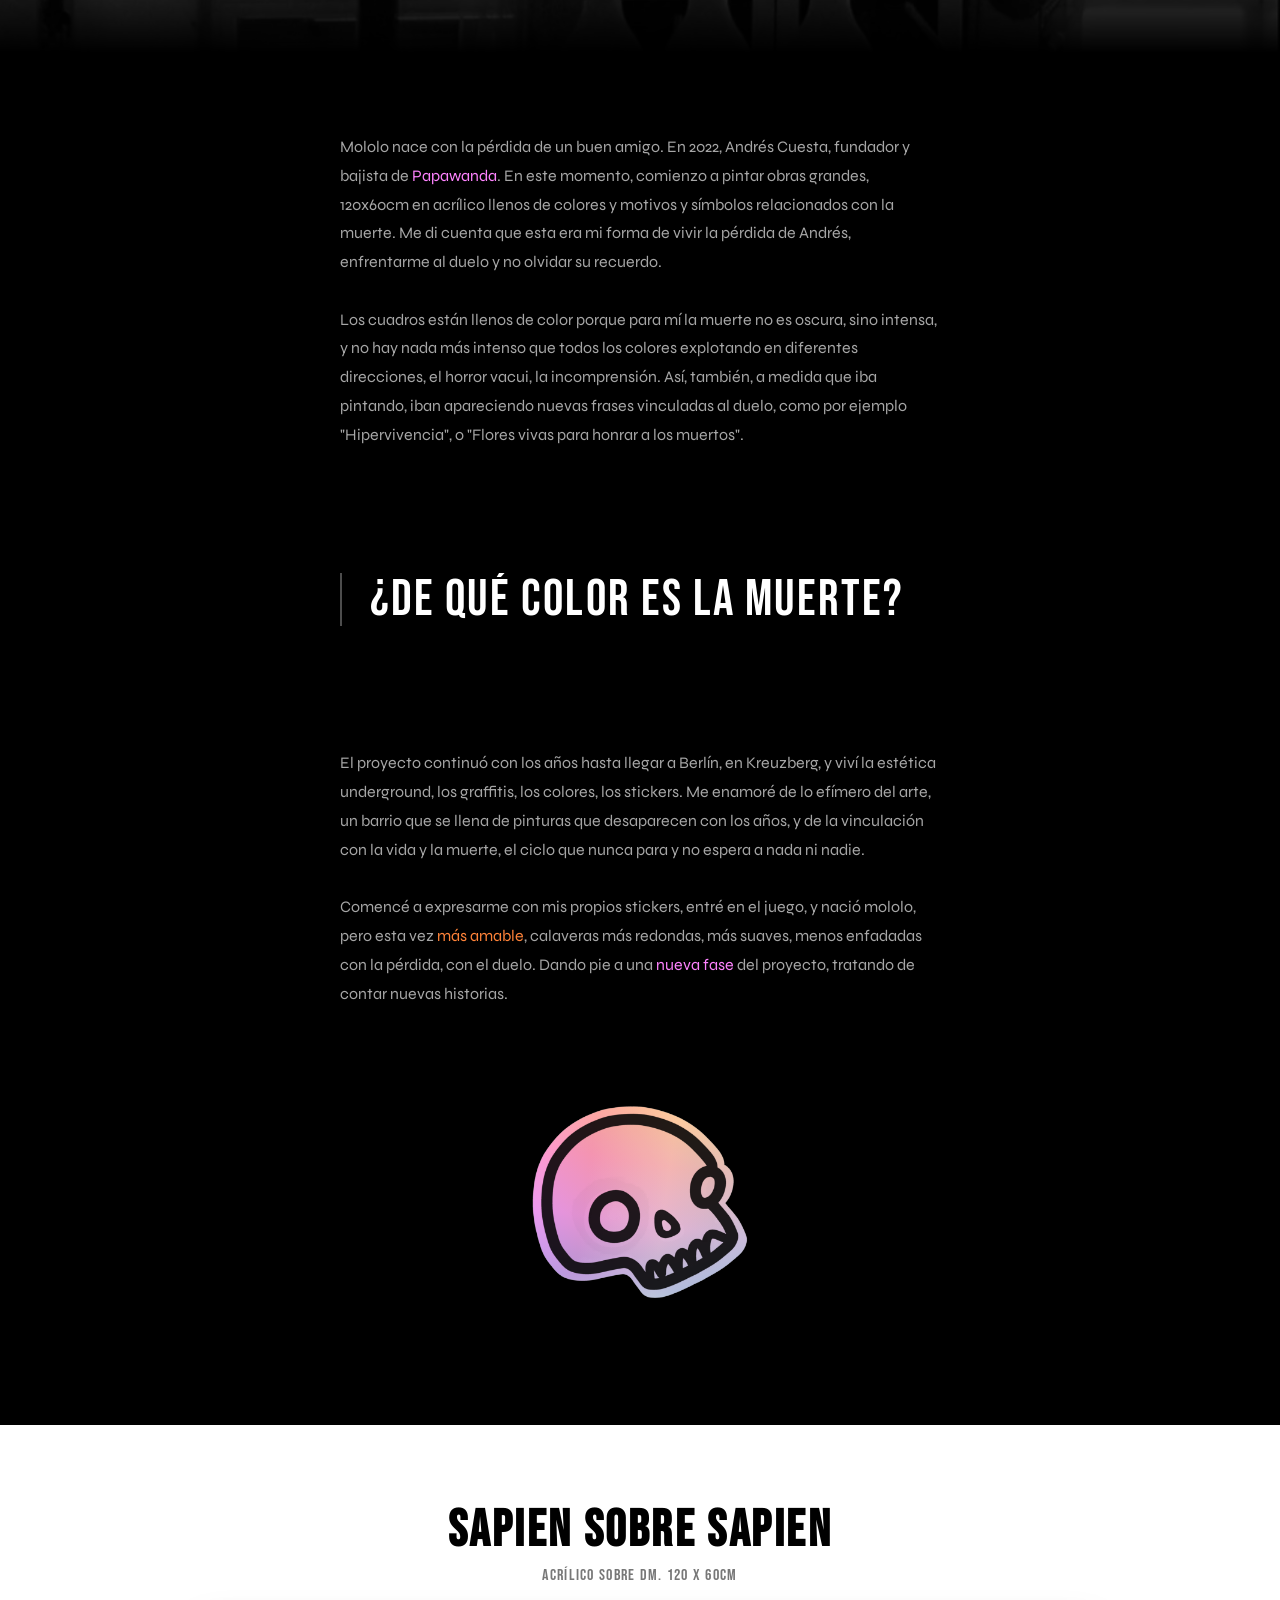
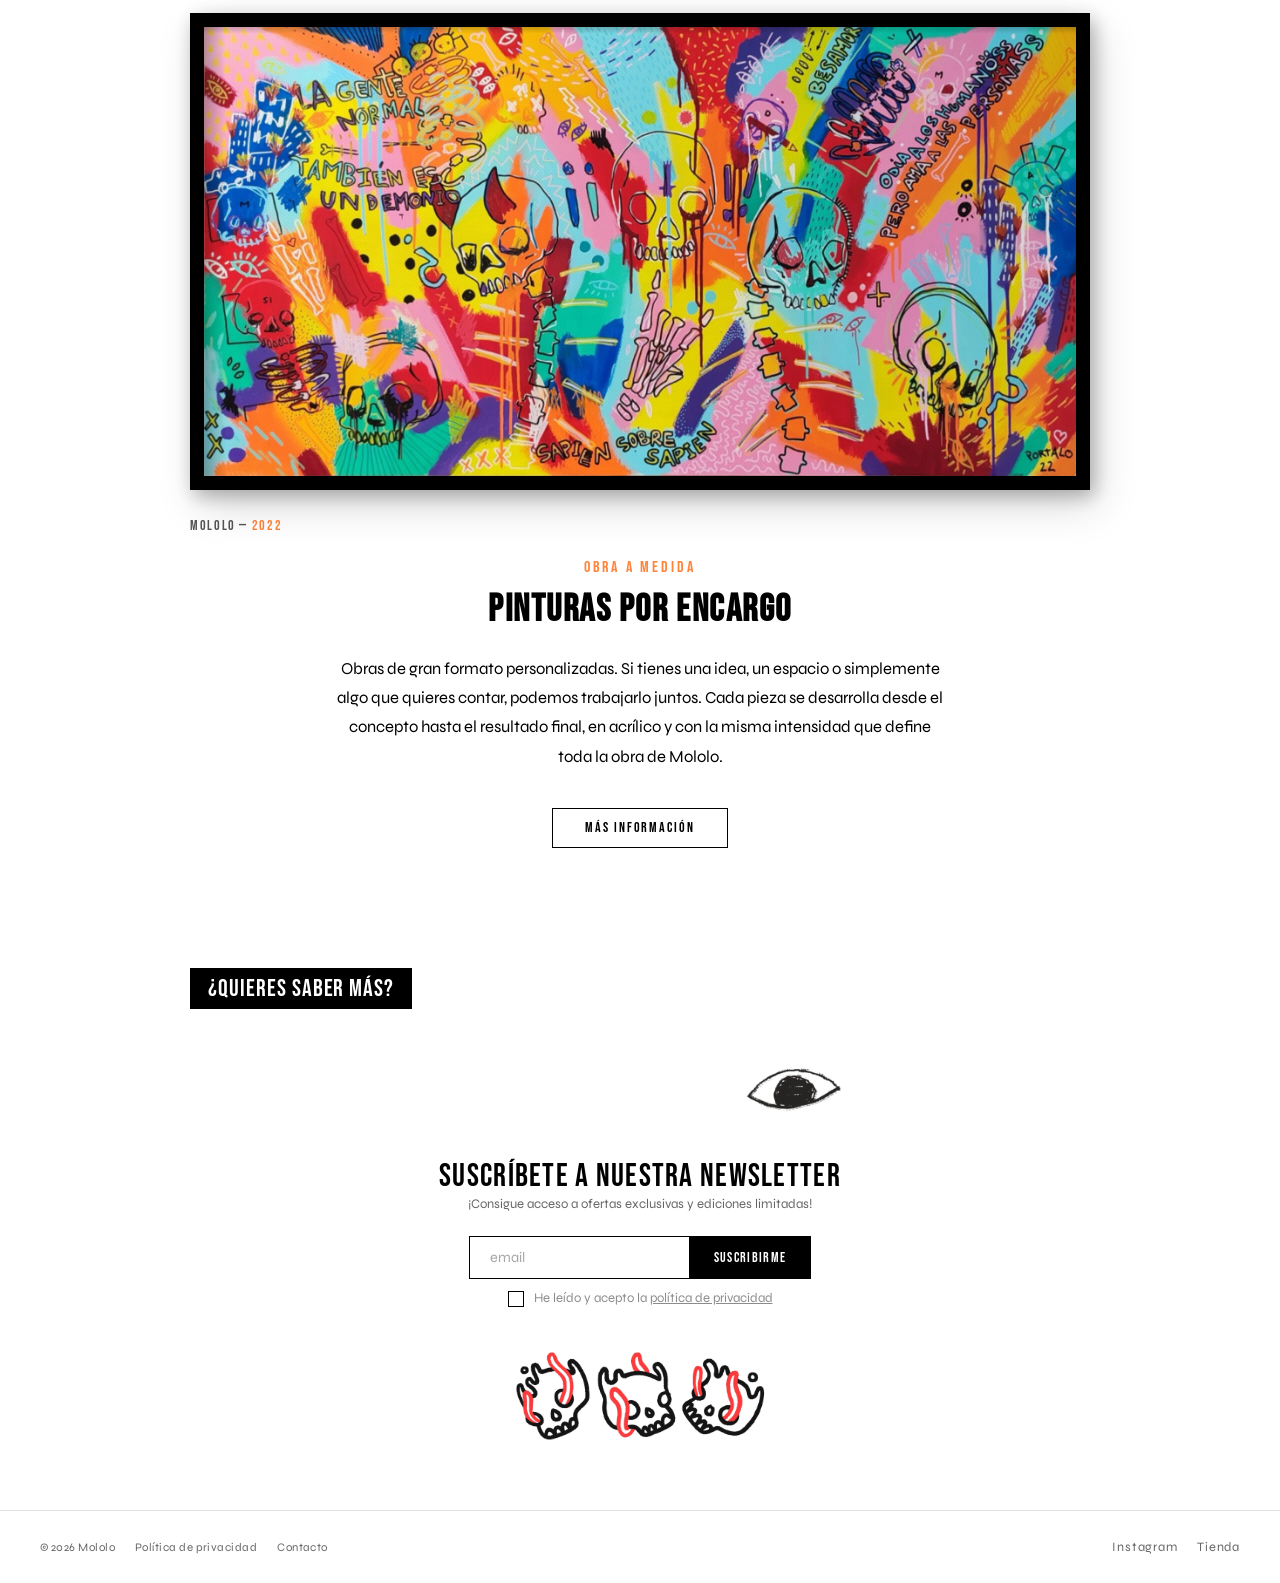
==== commit 4e0296b2: "Prueba del pop-up del diablo en /test-popup Pop-up de recepción: bocadillo que se escribe letra a le" ====
--- a/index.html
+++ b/index.html
@@ -24,6 +24,8 @@
   <link href="https://fonts.googleapis.com/css2?family=Bebas+Neue&family=Syne:wght@400;500;600&display=swap" rel="stylesheet">
   <link rel="stylesheet" href="css/landing.css">
   <link rel="stylesheet" href="css/diablos-modulo.css">
+  <link rel="stylesheet" href="css/diablo-popup.css"><!-- PRUEBA pop-up diablo -->
+
   <script defer src="https://cloud.umami.is/script.js" data-website-id="9700ddec-756a-4a97-9a9a-986074185c9a"></script>
   <script type="application/ld+json">
   {
@@ -311,5 +313,6 @@
   <script defer src="js/absent-eye.js"></script>
   <script defer src="js/landing.js"></script>
   <script defer src="js/diablos-modulo.js"></script>
+  <script defer src="js/diablo-popup.js"></script><!-- PRUEBA pop-up diablo -->
 </body>
 </html>
--- a/css/diablo-popup.css
+++ b/css/diablo-popup.css
@@ -0,0 +1,164 @@
+/* ══════════════════════════════════════════════════════════════════════════
+   PRUEBA — pop-up del diablo de recepción
+   Todo va prefijado con .dpop para no chocar con nada de landing.css ni de
+   diablos-modulo.css. El markup lo inyecta js/diablo-popup.js, así que para
+   quitar el experimento basta con borrar del index el <link> y el <script>.
+   ══════════════════════════════════════════════════════════════════════════ */
+
+.dpop {
+  position: fixed;
+  inset: 0;
+  z-index: 9999; /* el navbar está en 100 */
+  display: flex;
+  flex-direction: column;
+  align-items: center;
+  justify-content: center;
+  padding: 24px;
+  background: rgba(20, 18, 18, 0.82);
+  animation: dpopFondoIn 0.35s ease both;
+}
+.dpop[hidden] { display: none; }
+@keyframes dpopFondoIn { from { opacity: 0; } to { opacity: 1; } }
+
+/* la X: grande, blanca, arriba a la derecha */
+.dpop-cerrar {
+  position: absolute;
+  top: clamp(10px, 2.5vw, 26px);
+  right: clamp(12px, 3vw, 34px);
+  width: clamp(44px, 8vw, 64px);
+  height: clamp(44px, 8vw, 64px);
+  display: flex;
+  align-items: center;
+  justify-content: center;
+  background: none;
+  border: 0;
+  padding: 0;
+  cursor: pointer;
+  color: #ffffff;
+  line-height: 1;
+  font-size: clamp(2.6rem, 6vw, 4rem);
+  font-family: "Syne", Arial, sans-serif;
+  opacity: 0.9;
+  transition: transform 0.18s ease, opacity 0.18s ease;
+}
+.dpop-cerrar:hover { opacity: 1; transform: scale(1.12) rotate(90deg); }
+
+/* ── bocadillo de cómic ──────────────────────────────────────────────── */
+.dpop-bocadillo {
+  position: relative;
+  background: #ffffff;
+  border: 3px solid #1a1a1a;
+  border-radius: 18px;
+  padding: 16px 26px;
+  max-width: min(82vw, 440px);
+  text-align: center;
+  color: #1a1a1a;
+  font-family: "Bebas Neue", "Syne", sans-serif;
+  font-size: clamp(1.25rem, 4vw, 1.7rem);
+  letter-spacing: 0.06em;
+  line-height: 1.25;
+  cursor: default;
+  opacity: 0;
+  transform: translateY(8px);
+  animation: dpopBocadilloIn 0.45s ease 0.35s forwards;
+}
+.dpop-bocadillo b { color: #cb3747; font-weight: normal; }
+/* rabito: triángulo negro (borde) + triángulo blanco encima */
+.dpop-bocadillo::before,
+.dpop-bocadillo::after {
+  content: "";
+  position: absolute;
+  top: 100%;
+  left: 50%;
+  border-style: solid;
+  border-color: transparent;
+}
+.dpop-bocadillo::before {
+  margin-left: -14px;
+  border-width: 16px 14px 0 14px;
+  border-top-color: #1a1a1a;
+}
+.dpop-bocadillo::after {
+  margin-left: -10px;
+  border-width: 11.5px 10px 0 10px;
+  border-top-color: #ffffff;
+}
+@keyframes dpopBocadilloIn { to { opacity: 1; transform: none; } }
+
+/* El texto se escribe letra a letra. Se apilan dos copias en la misma celda
+   de grid: una invisible con el texto completo, que reserva el hueco, y
+   encima la que se va escribiendo — así el bocadillo no crece ni empuja al
+   diablo hacia abajo. */
+.dpop-texto { display: grid; }
+.dpop-texto > * { grid-area: 1 / 1; }
+.dpop-medida { visibility: hidden; }
+
+.dpop-cursor {
+  display: inline-block;
+  width: 0.5em;
+  margin-left: 0.04em;
+  border-bottom: 0.09em solid #1a1a1a;
+  animation: dpopParpadeo 0.6s steps(1) infinite;
+}
+.dpop-cursor.off { display: none; }
+@keyframes dpopParpadeo { 50% { opacity: 0; } }
+
+/* ── el diablo ────────────────────────────────────────────────────────
+   Tres capas para que no se pisen las transformaciones:
+     .dpop-pop  → animación de entrada (transform)
+     .dpop-btn  → zoom al pasar el ratón (transform)
+     .dpop-diablo → imagen + hervor (background-position) + troquelado
+   ─────────────────────────────────────────────────────────────────── */
+.dpop-pop {
+  margin-top: 6px;
+  animation: dpopEntrada 0.5s cubic-bezier(0.2, 1.4, 0.35, 1) both;
+}
+@keyframes dpopEntrada {
+  from { transform: scale(0.55); opacity: 0; }
+  to   { transform: scale(1); opacity: 1; }
+}
+
+.dpop-btn {
+  display: block;
+  background: none;
+  border: 0;
+  padding: 0;
+  cursor: pointer;
+  transition: transform 0.22s ease;
+}
+.dpop-btn:hover { transform: scale(1.07); }
+.dpop-btn:active { transform: scale(1.02); }
+
+/* el archivo del diablo (3 fotogramas de hervor apilados) lo fija el JS */
+.dpop-diablo {
+  display: block;
+  width: min(64vw, 400px);
+  aspect-ratio: 1 / 1;
+  background-repeat: no-repeat;
+  background-size: 100% 300%;
+  animation: dpopHervor 0.45s steps(1) infinite;
+  /* TROQUELADO: línea blanca siguiendo la silueta, como una pegatina
+     die-cut, para que el diablo no se funda con el fondo oscuro. Son
+     drop-shadows blancos sin desenfoque en 8 direcciones; el navegador los
+     calcula sobre el alfa de la imagen, así que rodean el dibujo y no la
+     caja. Se recalculan con cada fotograma del hervor: vale para UN diablo
+     suelto, no para las columnas del módulo. */
+  filter:
+    drop-shadow( 3px  0   0 #fff) drop-shadow(-3px  0   0 #fff)
+    drop-shadow( 0    3px 0 #fff) drop-shadow( 0   -3px 0 #fff)
+    drop-shadow( 2px  2px 0 #fff) drop-shadow(-2px  2px 0 #fff)
+    drop-shadow( 2px -2px 0 #fff) drop-shadow(-2px -2px 0 #fff);
+}
+@keyframes dpopHervor {
+  0%   { background-position-y: 0%; }
+  33%  { background-position-y: 50%; }
+  66%  { background-position-y: 100%; }
+  100% { background-position-y: 0%; }
+}
+
+@media (prefers-reduced-motion: reduce) {
+  .dpop, .dpop-pop { animation-duration: 0.01s; }
+  .dpop-diablo { animation: none; }
+  .dpop-bocadillo { animation: dpopBocadilloIn 0.01s 0s forwards; }
+  .dpop-cursor { animation: none; }
+}
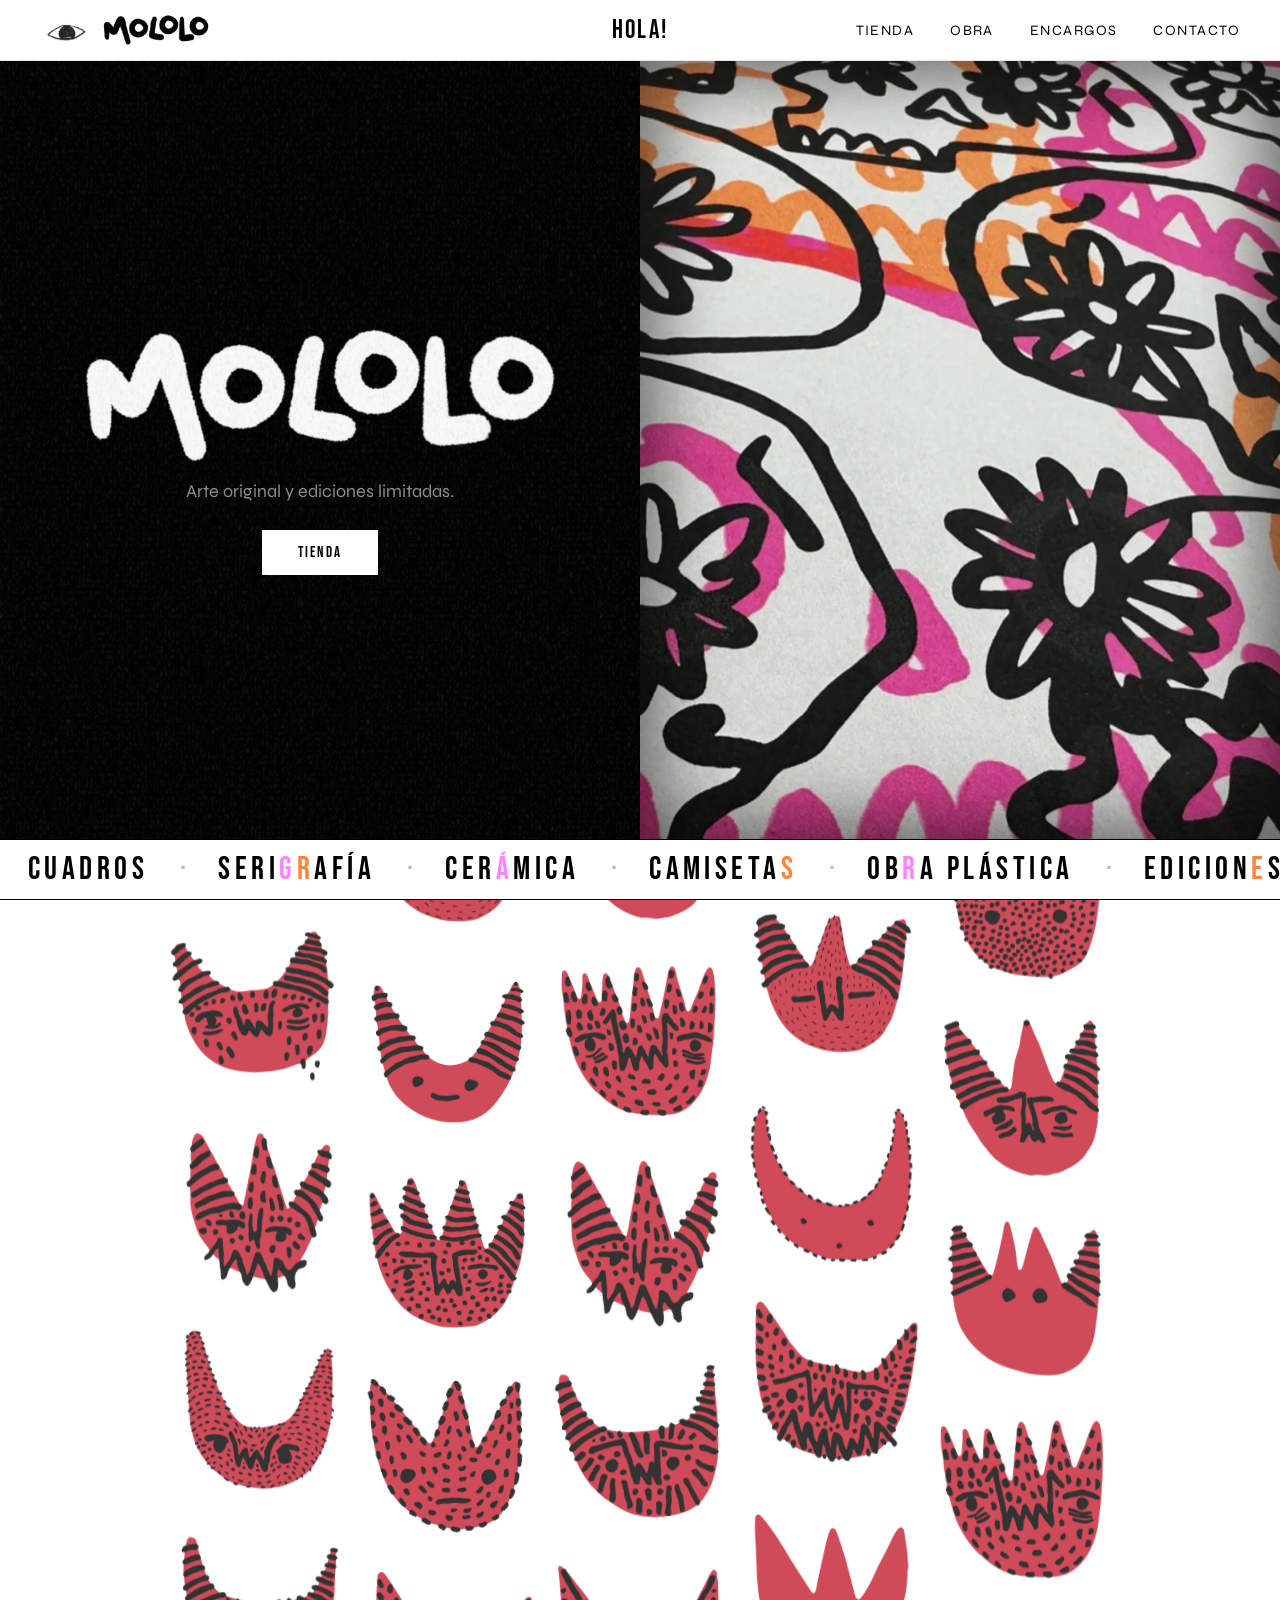
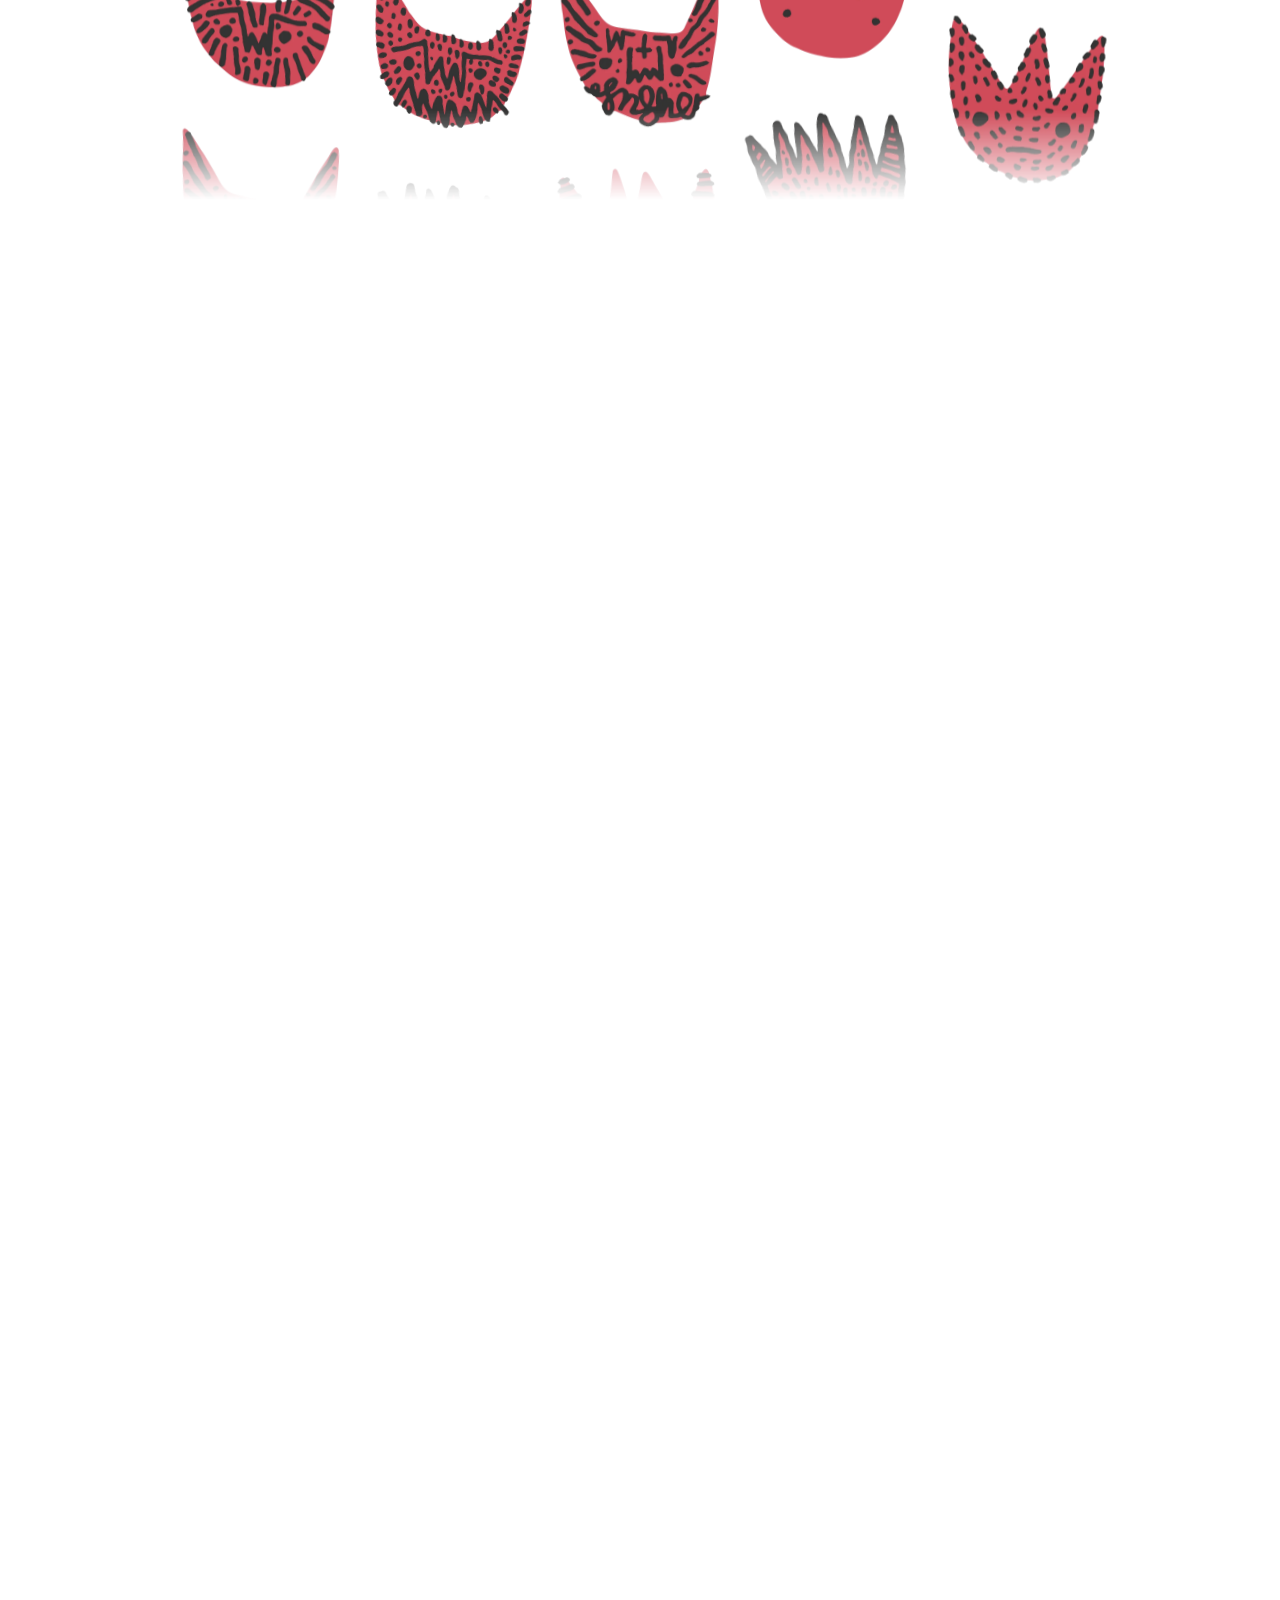
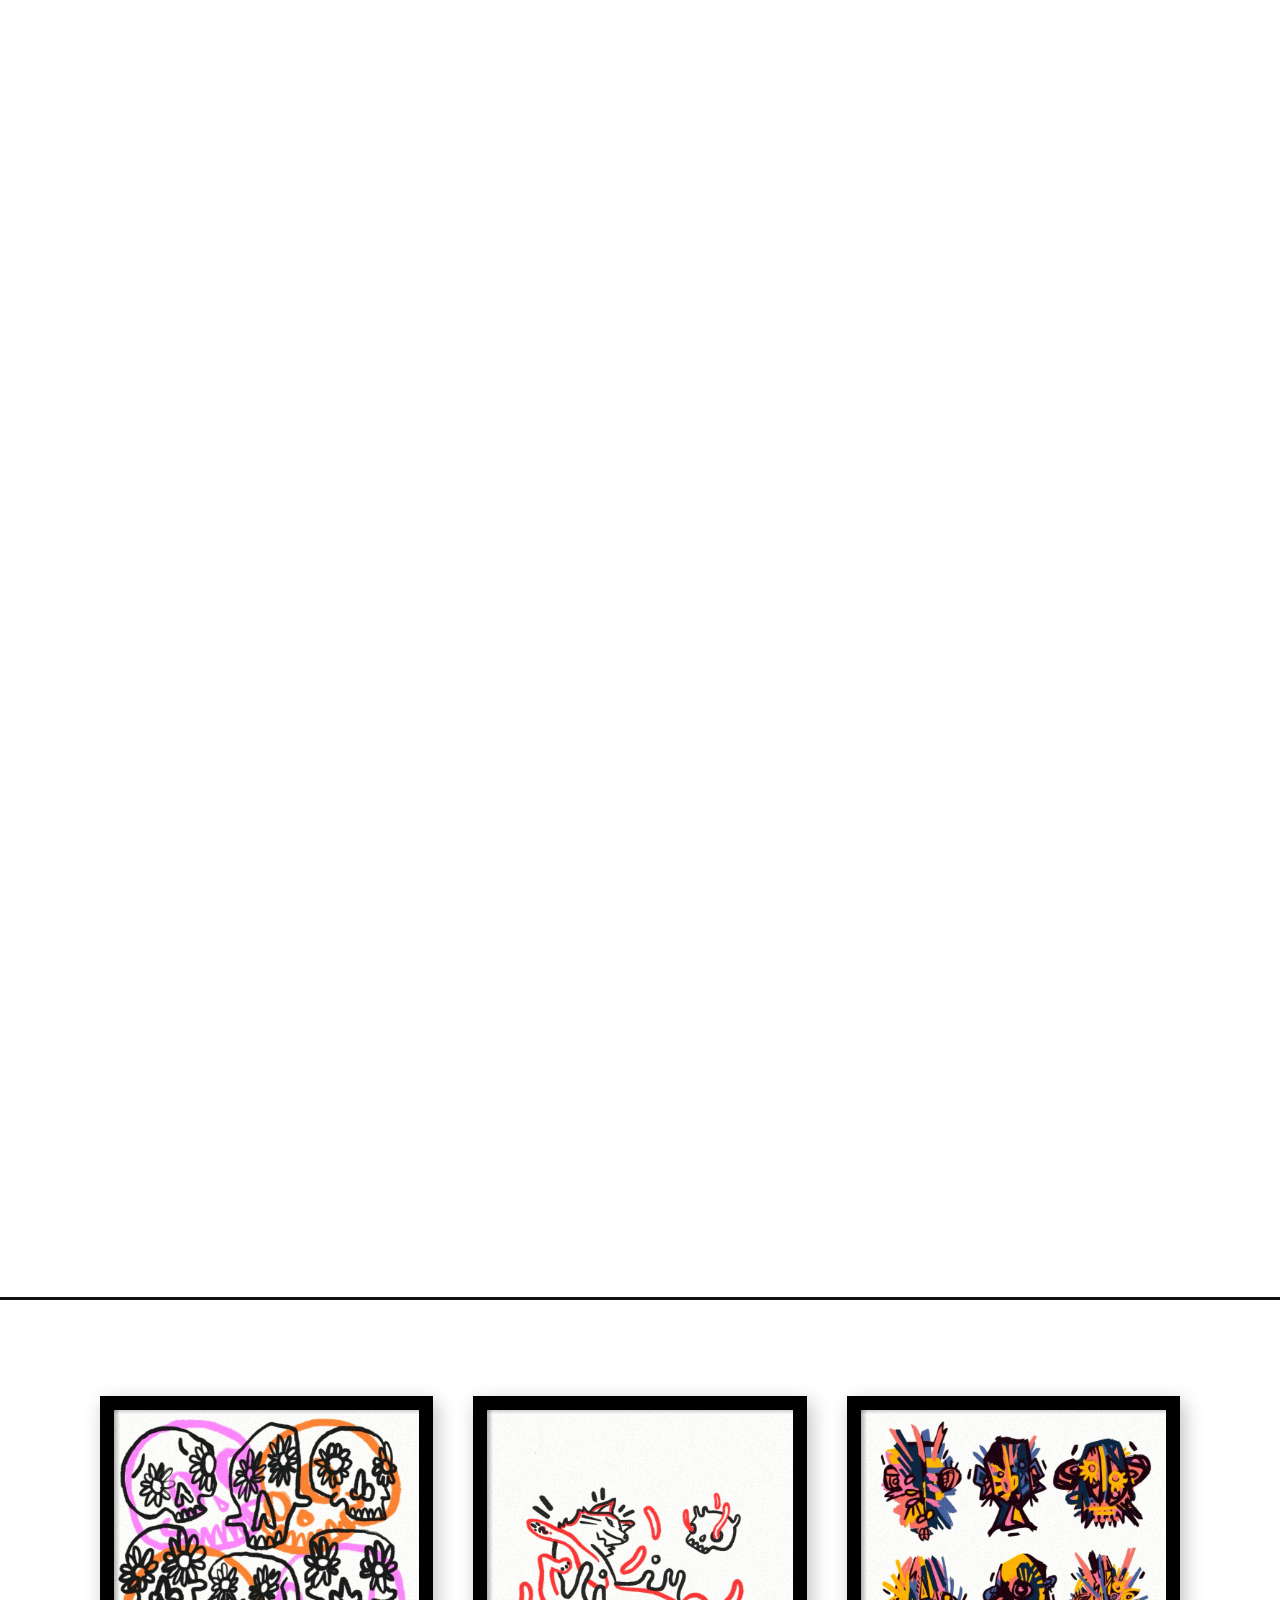
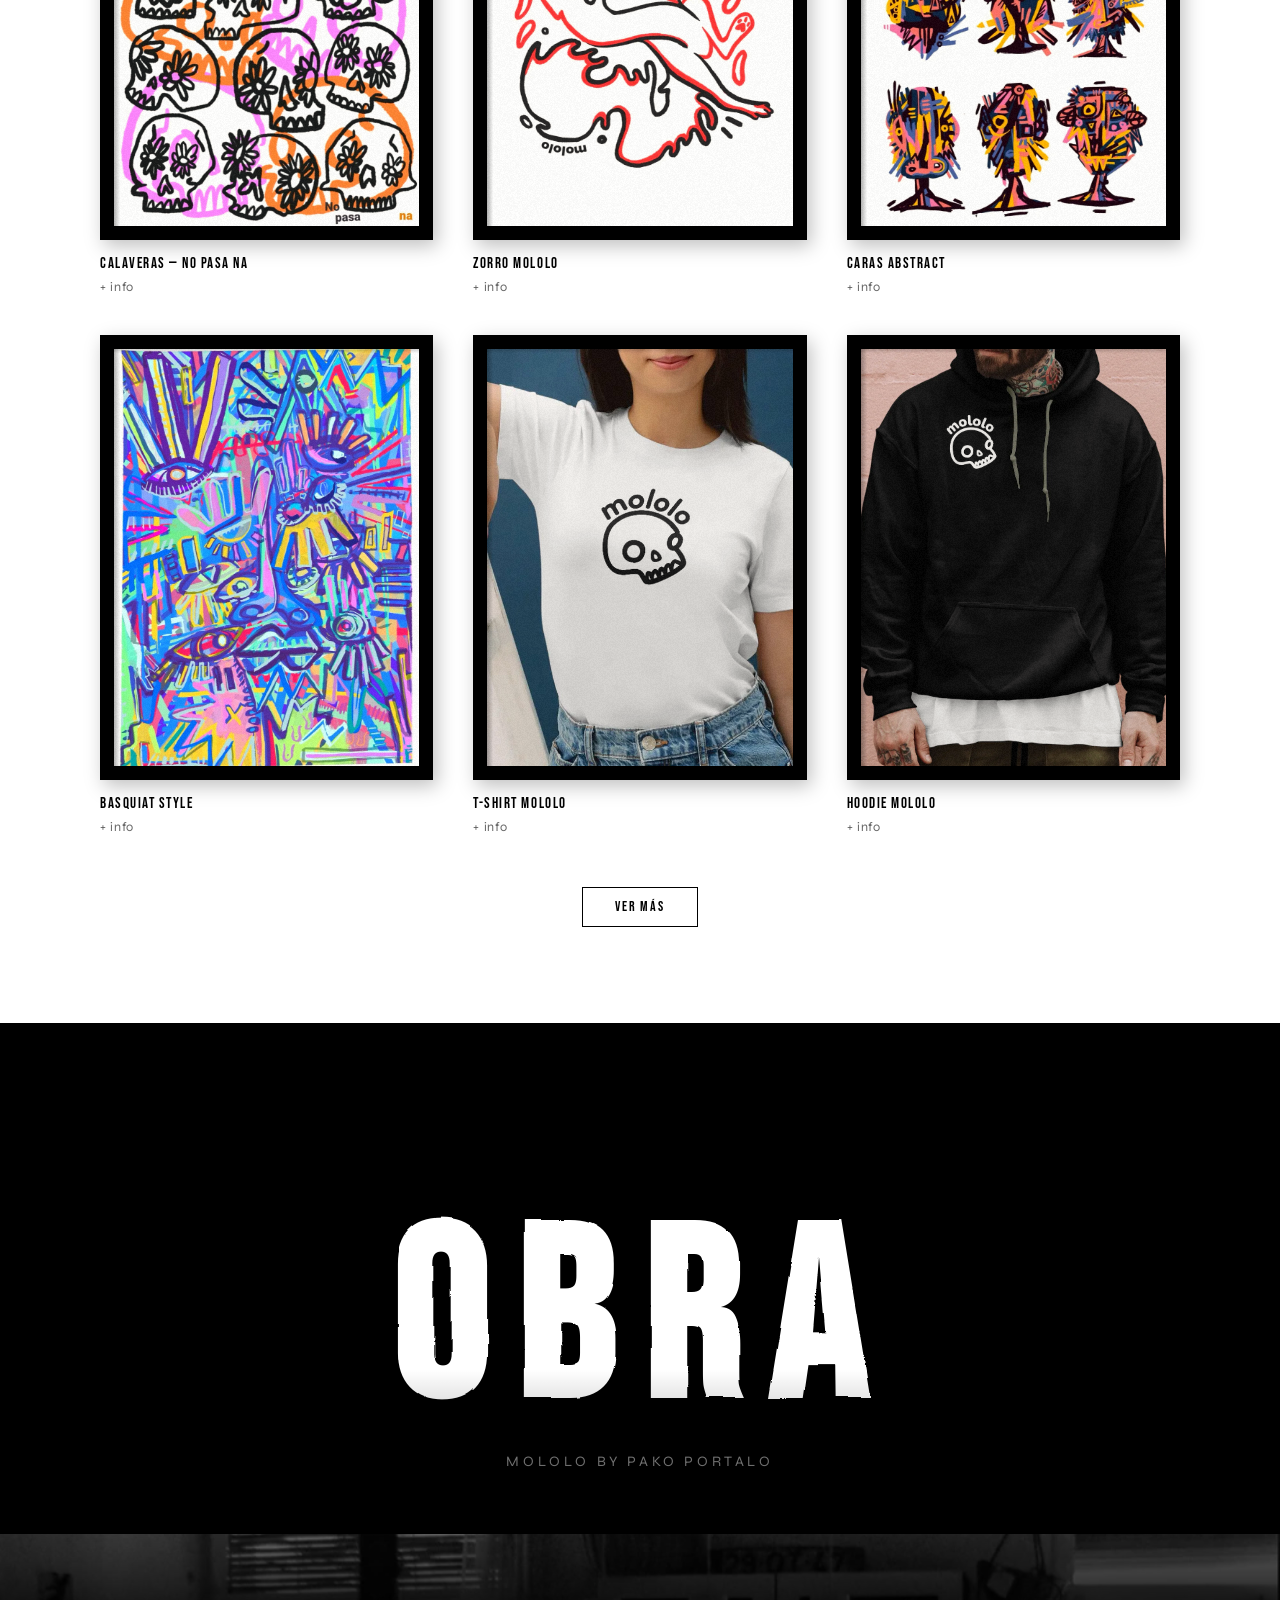
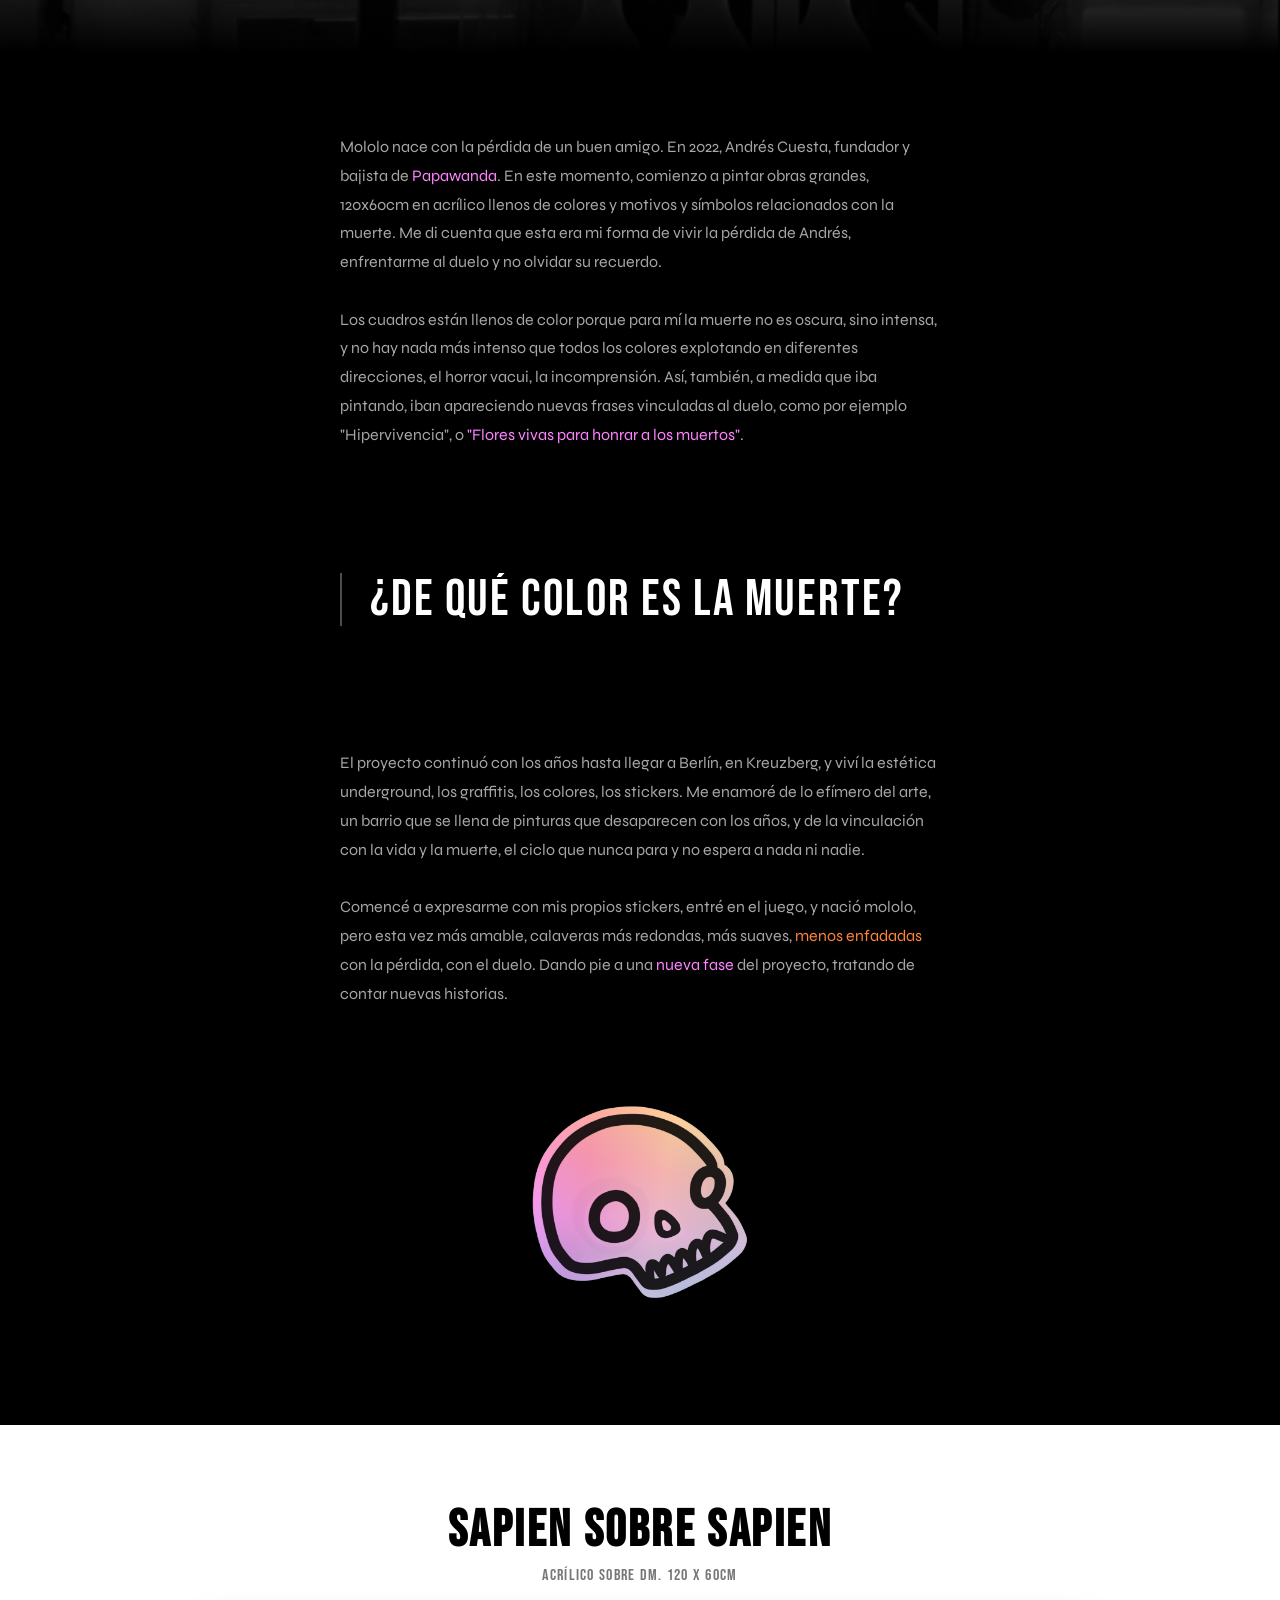
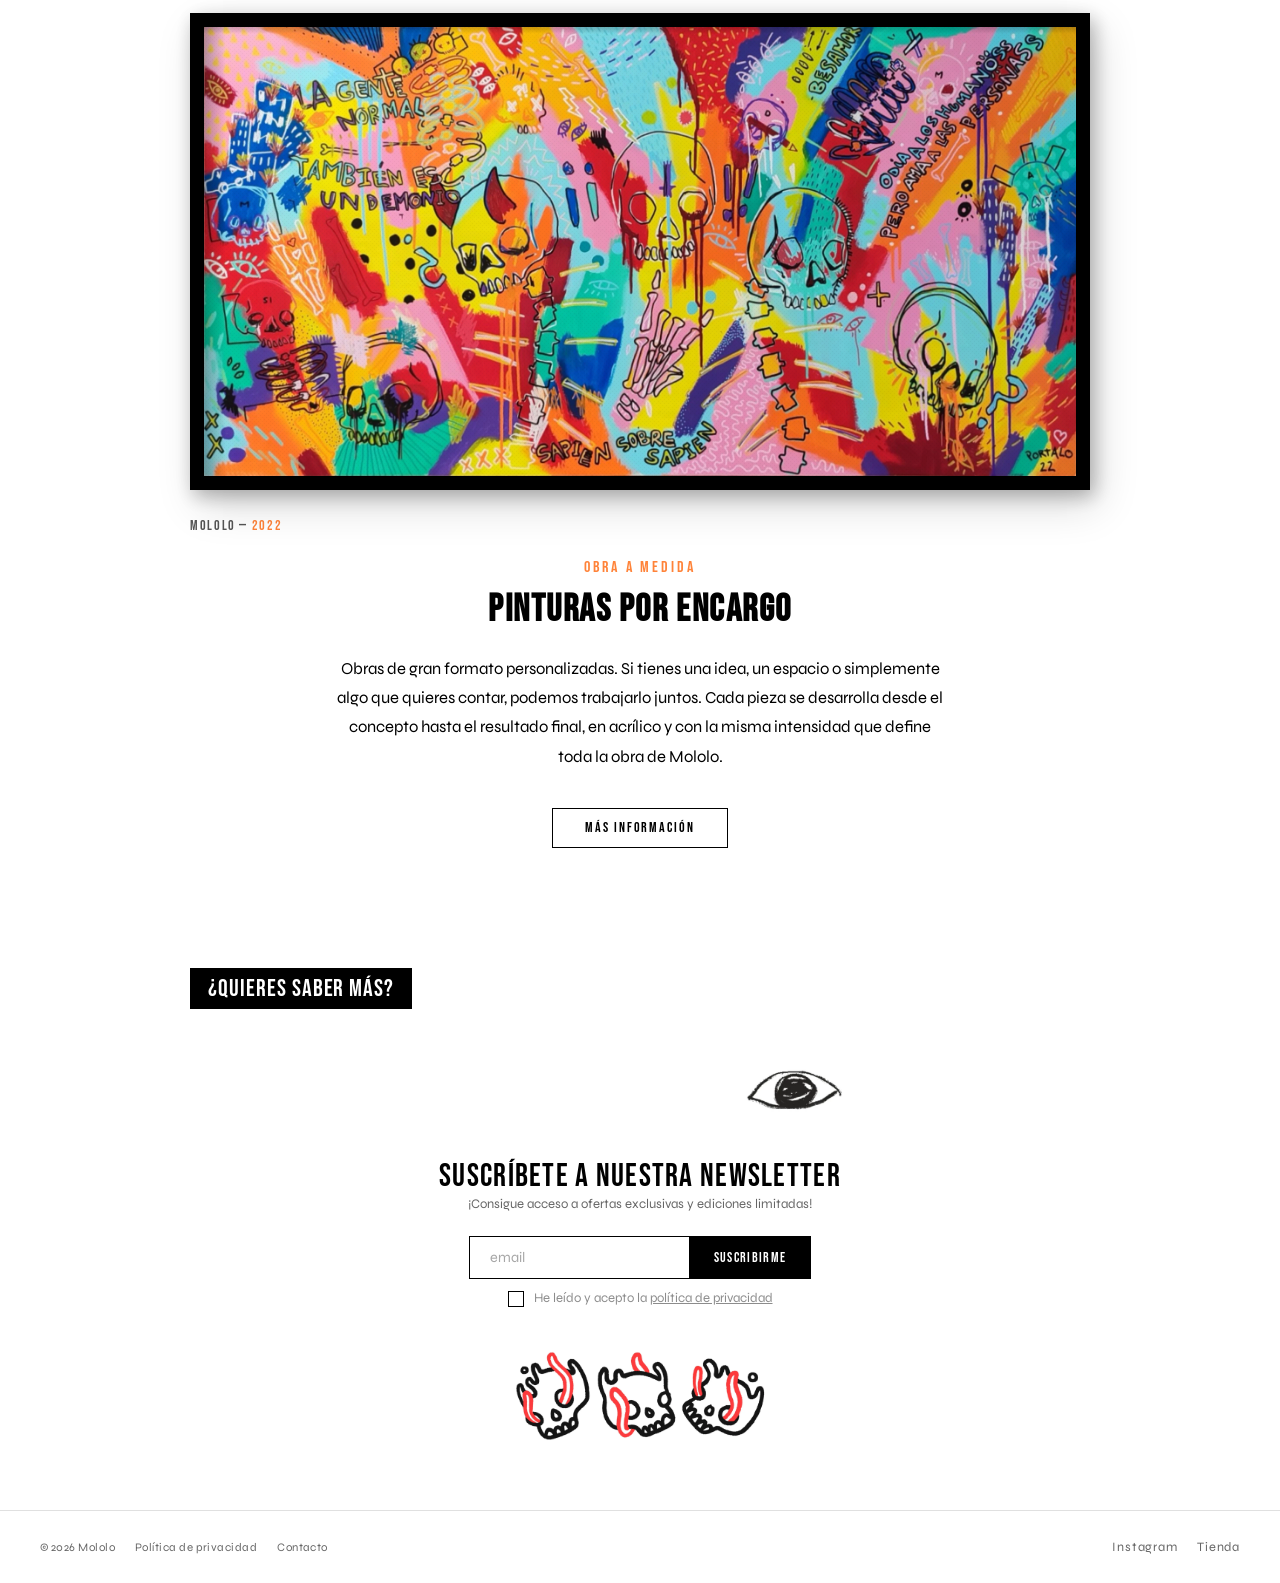
==== commit dbaa018a: "Los botones a la tienda abren en pestaña nueva Navbar (escritorio y menú móvil), hero, VER MÁS de pr" ====
--- a/index.html
+++ b/index.html
@@ -92,7 +92,7 @@
       <a href="index.html"><img class="nav-logo" src="assets/images/hero/mololo-logo-hero.webp" alt="MOLOLO"></a>
     </div>
     <div class="nav-links">
-      <a href="https://shop.mololo.es">TIENDA</a>
+      <a href="https://shop.mololo.es" target="_blank" rel="noopener">TIENDA</a>
       <a href="#artista">OBRA</a>
       <a href="#encargos">ENCARGOS</a>
       <a href="contacto.html">CONTACTO</a>
@@ -104,7 +104,7 @@
 
   <!-- Menú móvil desplegable -->
   <div class="nav-mobile-menu" id="nav-mobile-menu">
-    <a href="https://shop.mololo.es">TIENDA</a>
+    <a href="https://shop.mololo.es" target="_blank" rel="noopener">TIENDA</a>
     <a href="#artista">OBRA</a>
     <a href="#encargos">ENCARGOS</a>
     <a href="contacto.html">CONTACTO</a>
@@ -121,7 +121,7 @@
             <img src="assets/images/hero/mololo-logo-hero.webp" alt="MOLOLO">
           </div>
           <p class="hero-sub">Arte original y ediciones limitadas.</p>
-          <a class="btn-tienda" href="https://shop.mololo.es">TIENDA</a>
+          <a class="btn-tienda" href="https://shop.mololo.es" target="_blank" rel="noopener">TIENDA</a>
         </div>
         <div class="hero-right">
           <img src="assets/images/hero/hero.webp" alt="Obra de Mololo by Pako Portalo" fetchpriority="high">
@@ -206,7 +206,7 @@
           <a class="producto-info" href="https://shop.mololo.es" target="_blank" rel="noopener">+ info</a>
         </div>
       </div>
-      <a class="btn-ver-mas" href="https://shop.mololo.es">VER MÁS</a>
+      <a class="btn-ver-mas" href="https://shop.mololo.es" target="_blank" rel="noopener">VER MÁS</a>
     </section>
 
     <!-- MÓDULO 3: EL ARTISTA -->
@@ -262,7 +262,7 @@
       <span class="encargos-pretitulo">obra a medida</span>
       <h2 class="encargos-titulo" tabindex="0">Pinturas por encargo</h2>
       <p class="encargos-texto">Obras de gran formato personalizadas. Si tienes una idea, un espacio o simplemente algo que quieres contar, podemos trabajarlo juntos. Cada pieza se desarrolla desde el concepto hasta el resultado final, en acrílico y con la misma intensidad que define toda la obra de Mololo.</p>
-      <a class="btn-ver-mas encargos-btn" href="https://shop.mololo.es">MÁS INFORMACIÓN</a>
+      <a class="btn-ver-mas encargos-btn" href="https://shop.mololo.es" target="_blank" rel="noopener">MÁS INFORMACIÓN</a>
     </section>
 
     <!-- MÓDULO 6: NEWSLETTER -->
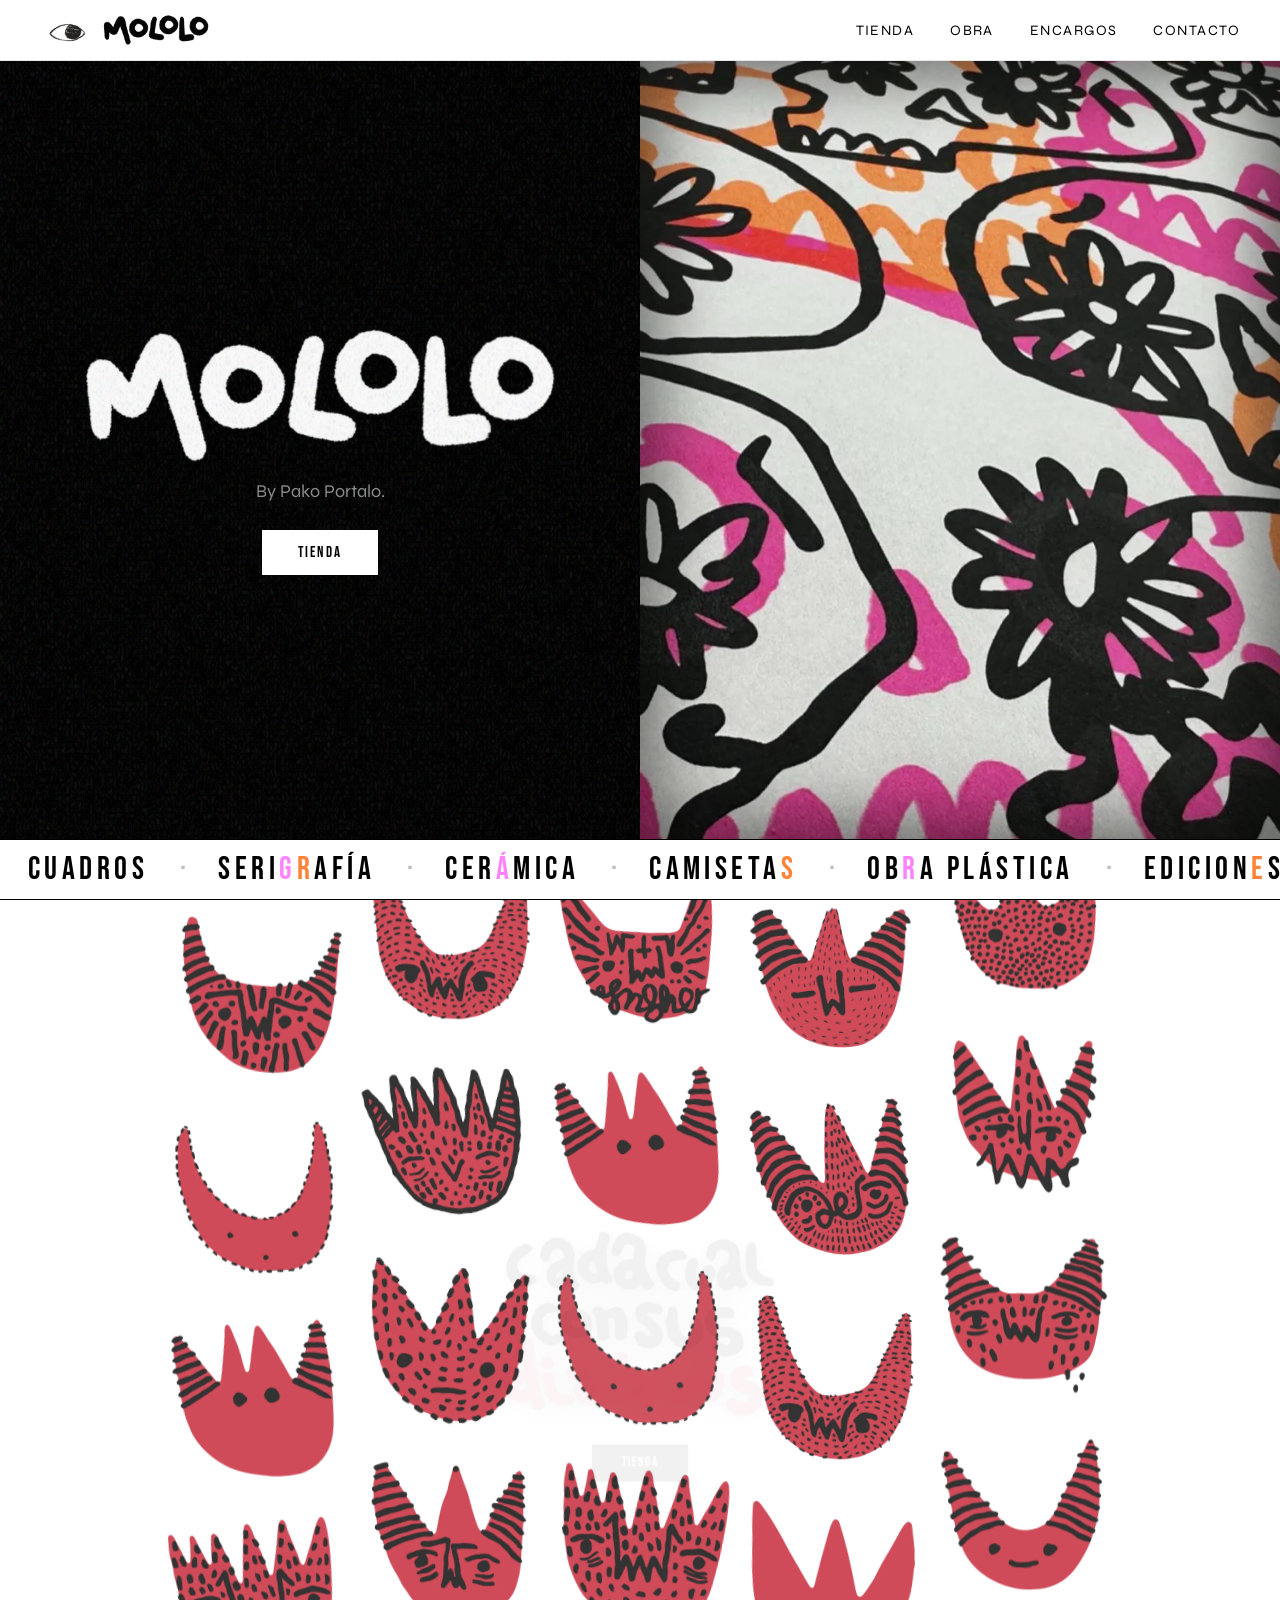
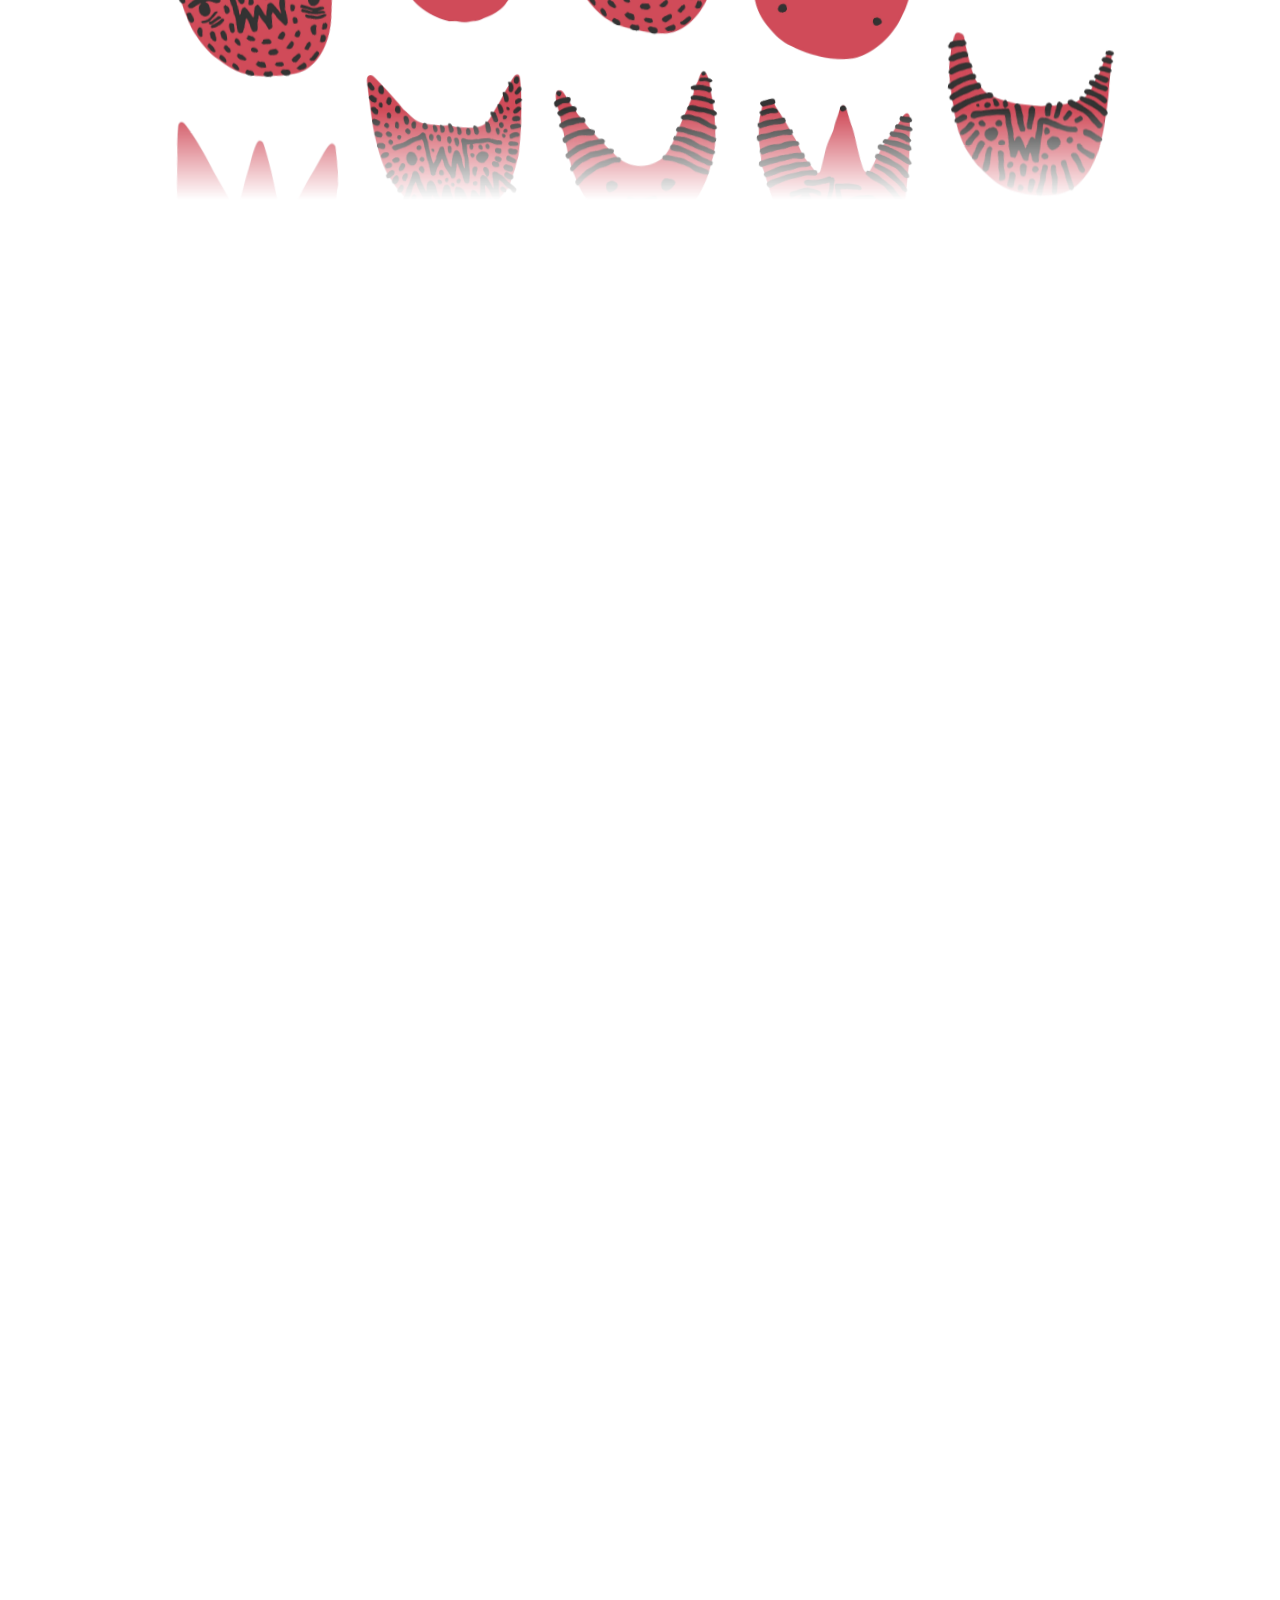
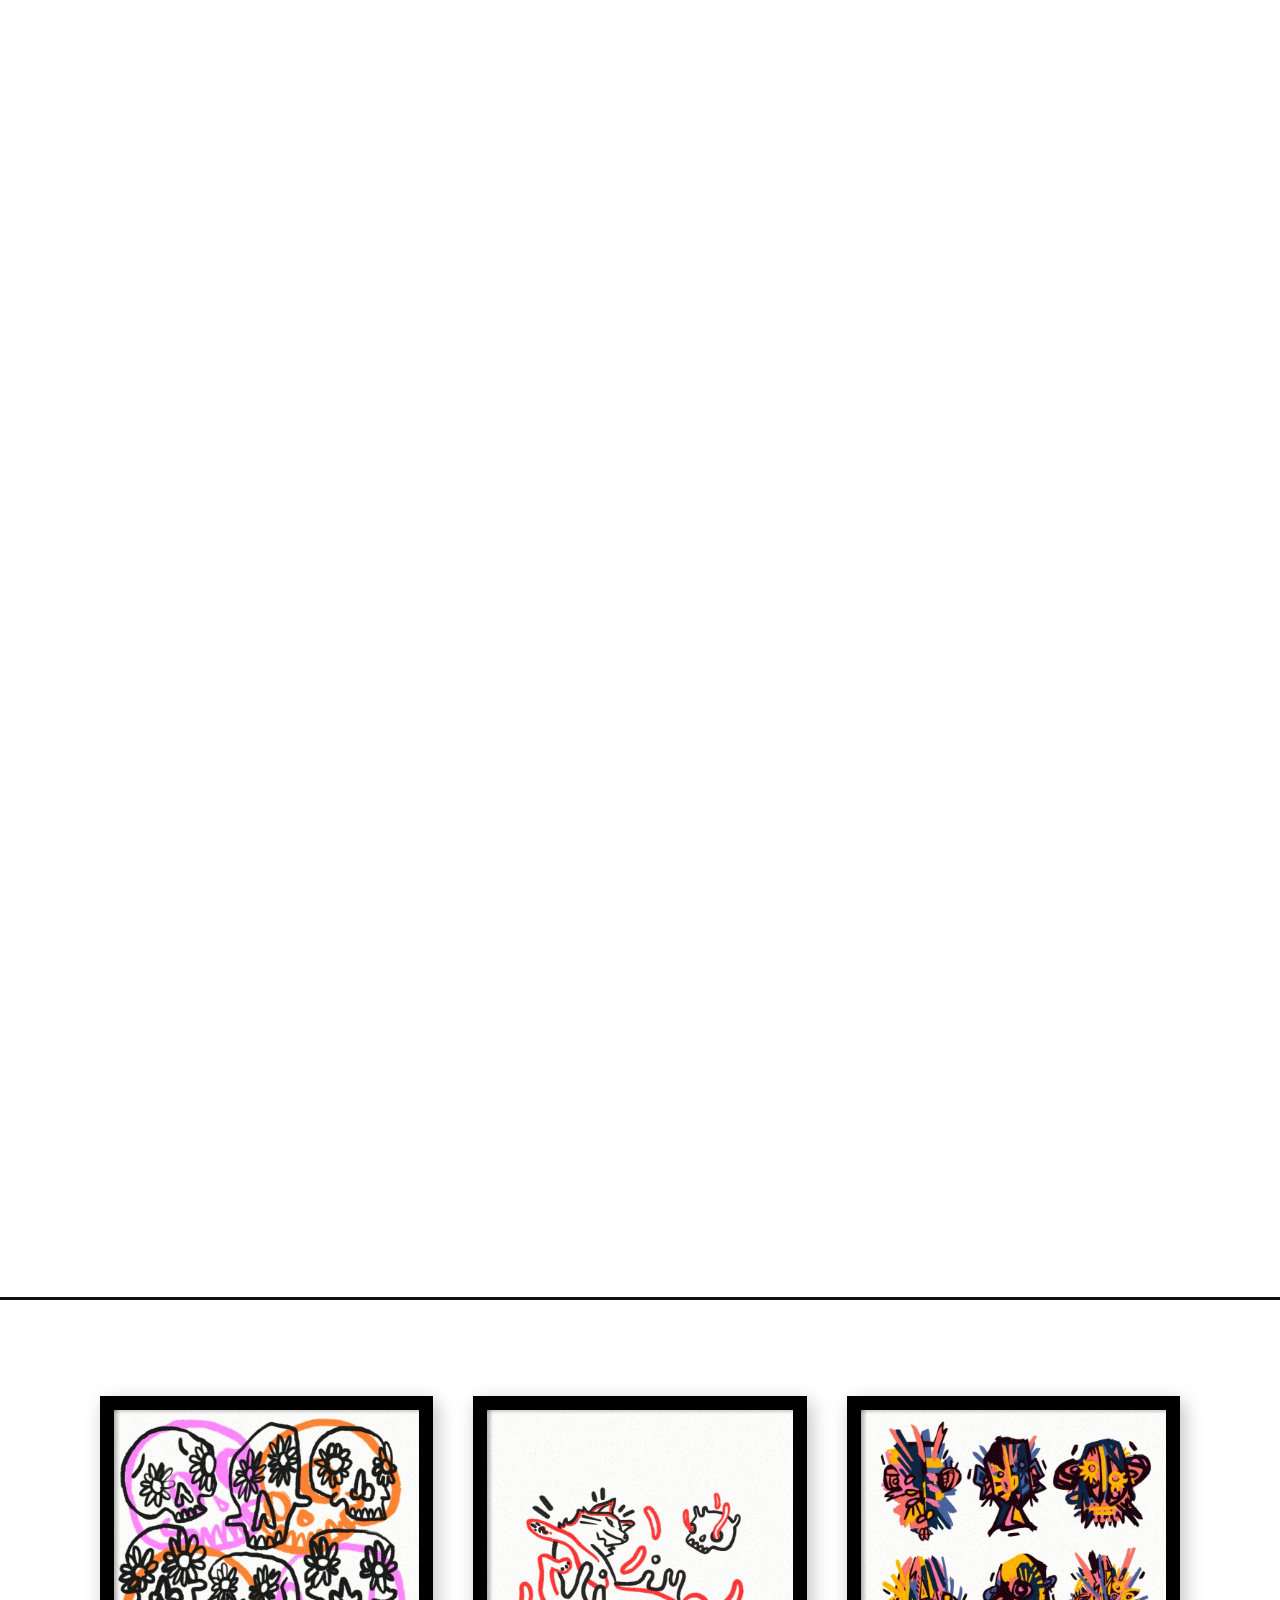
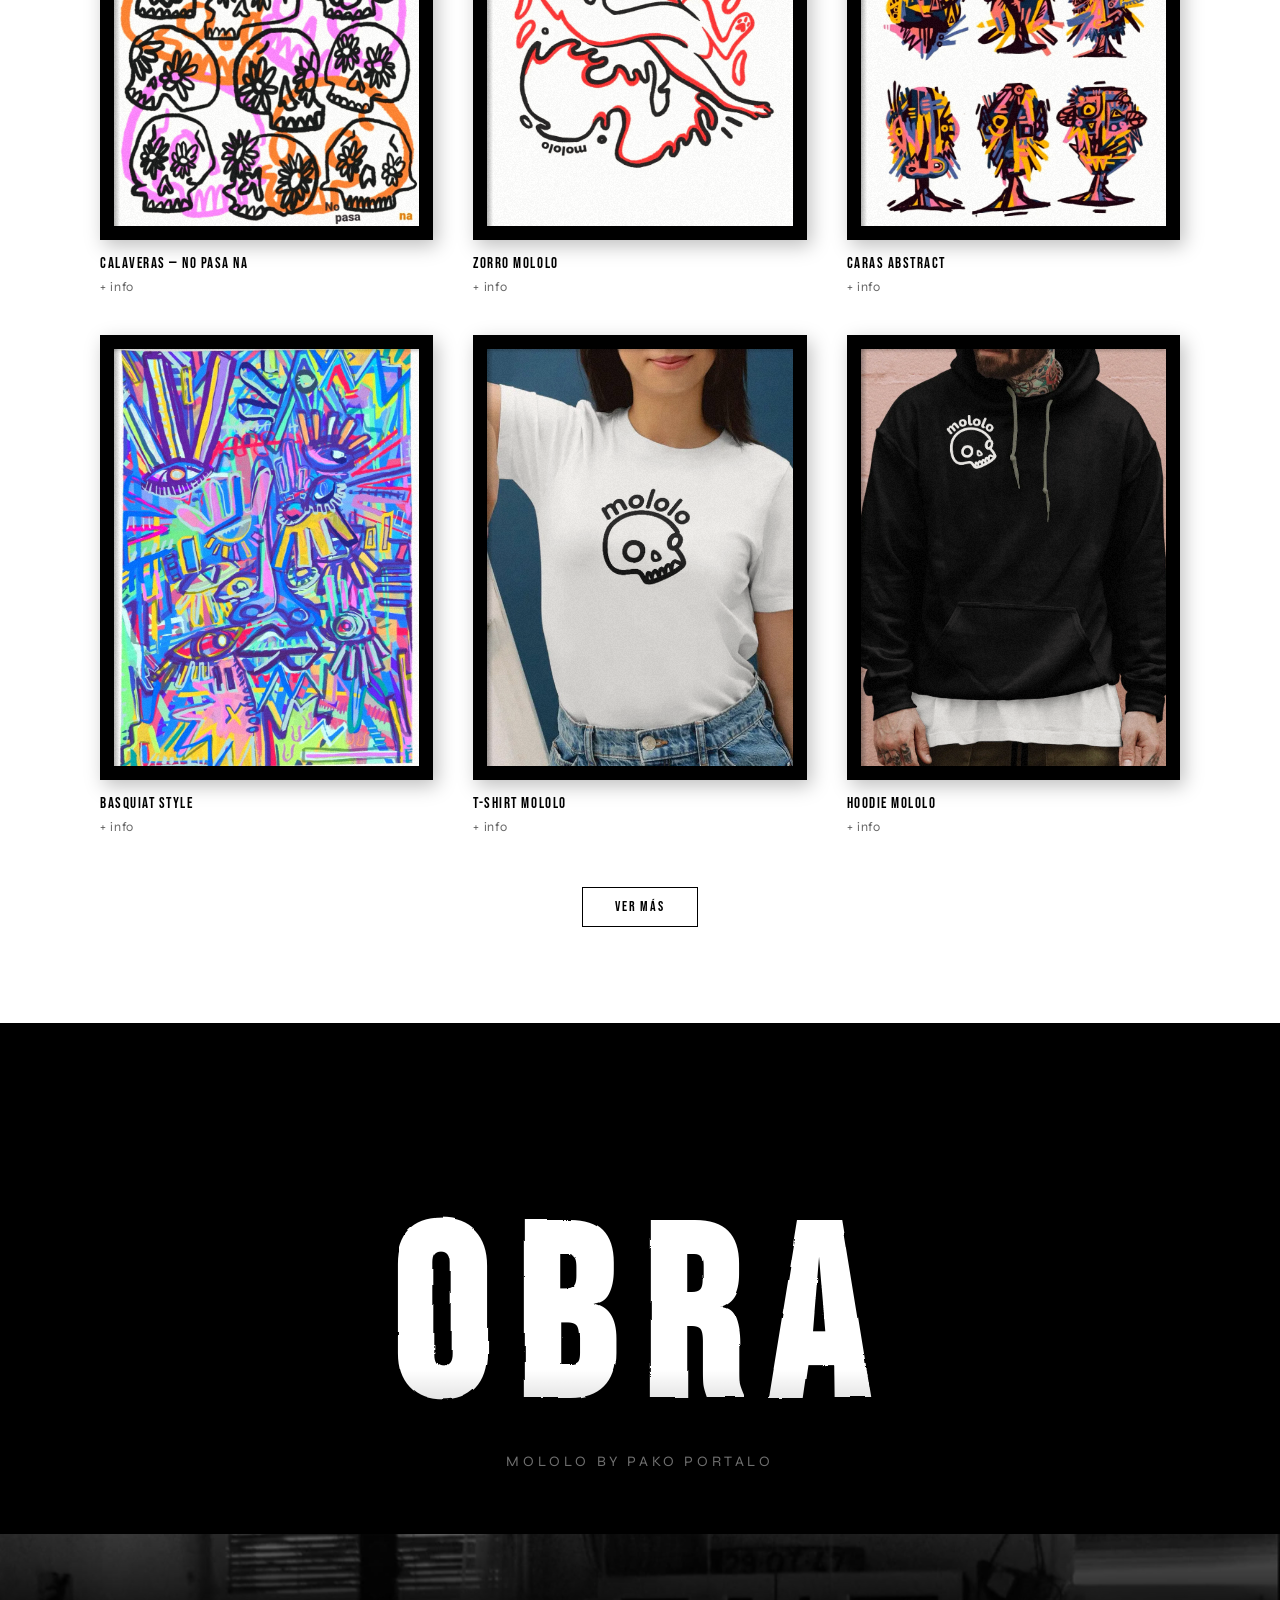
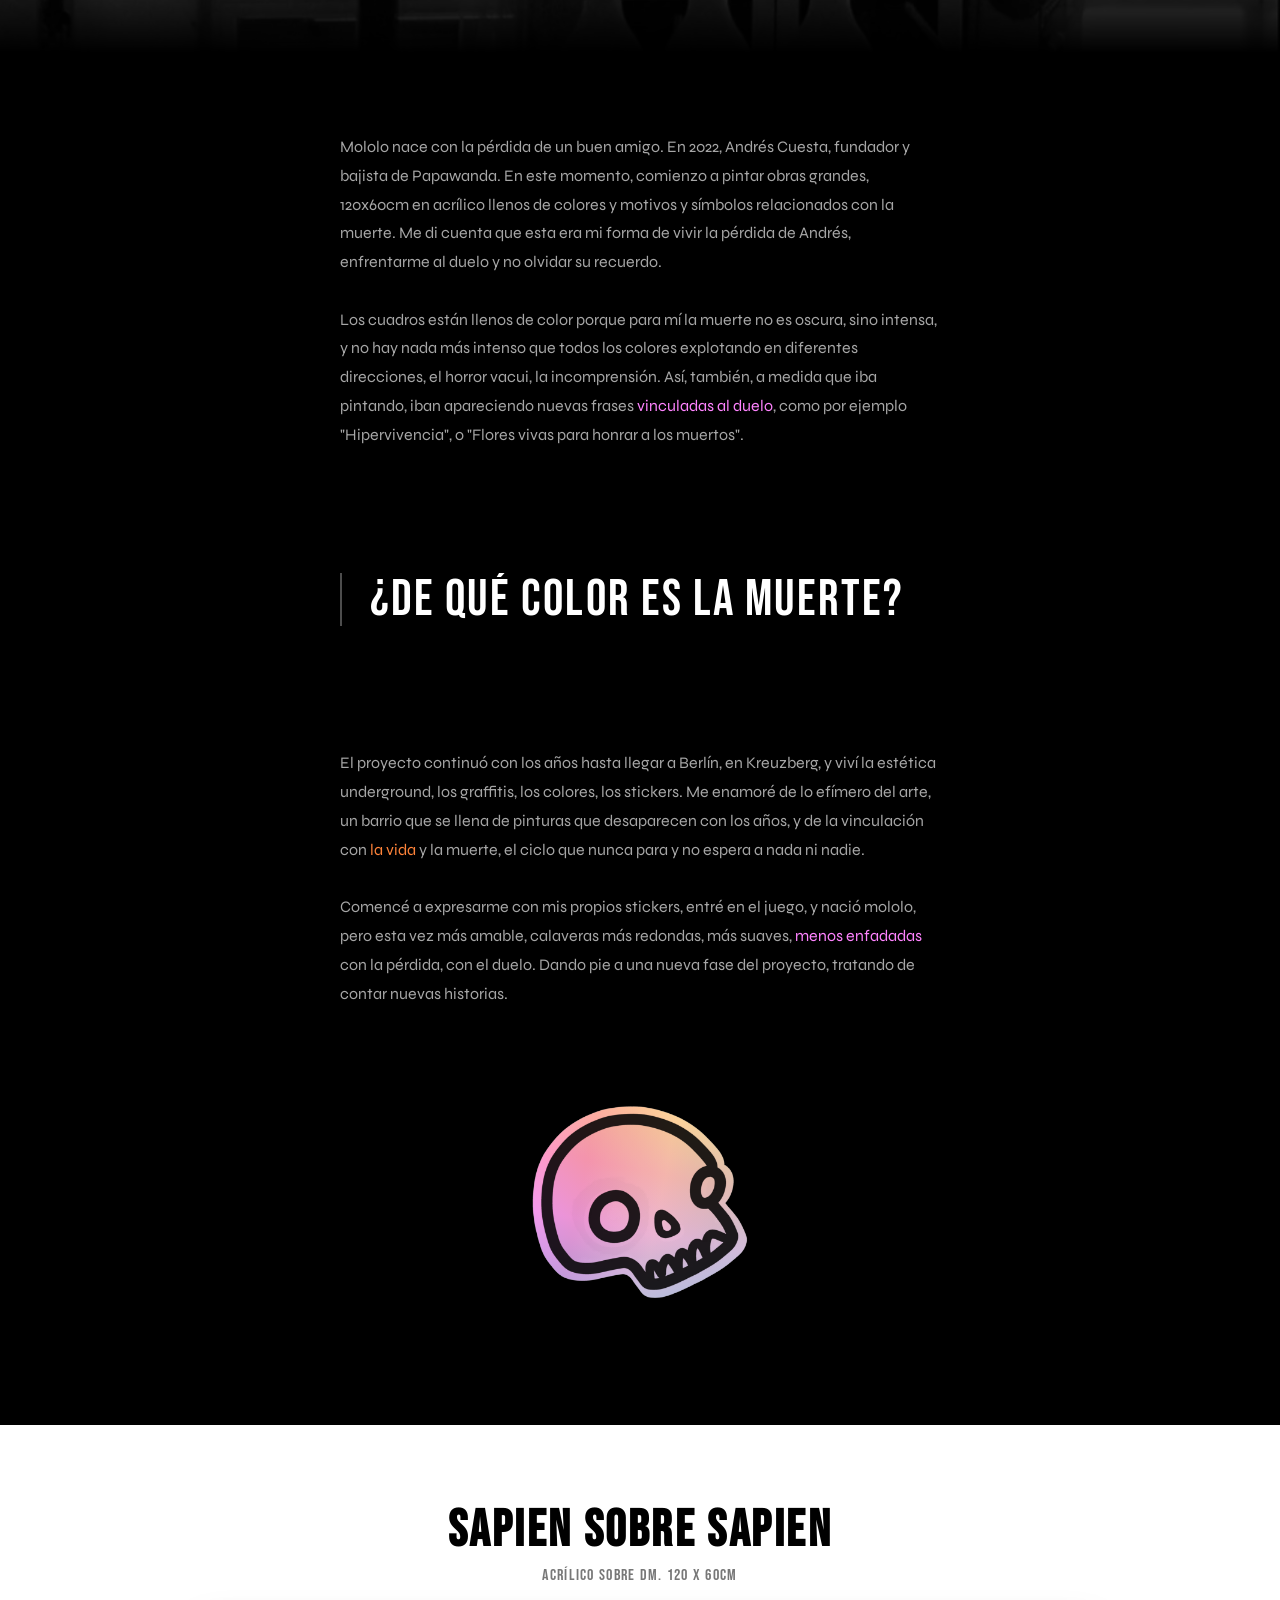
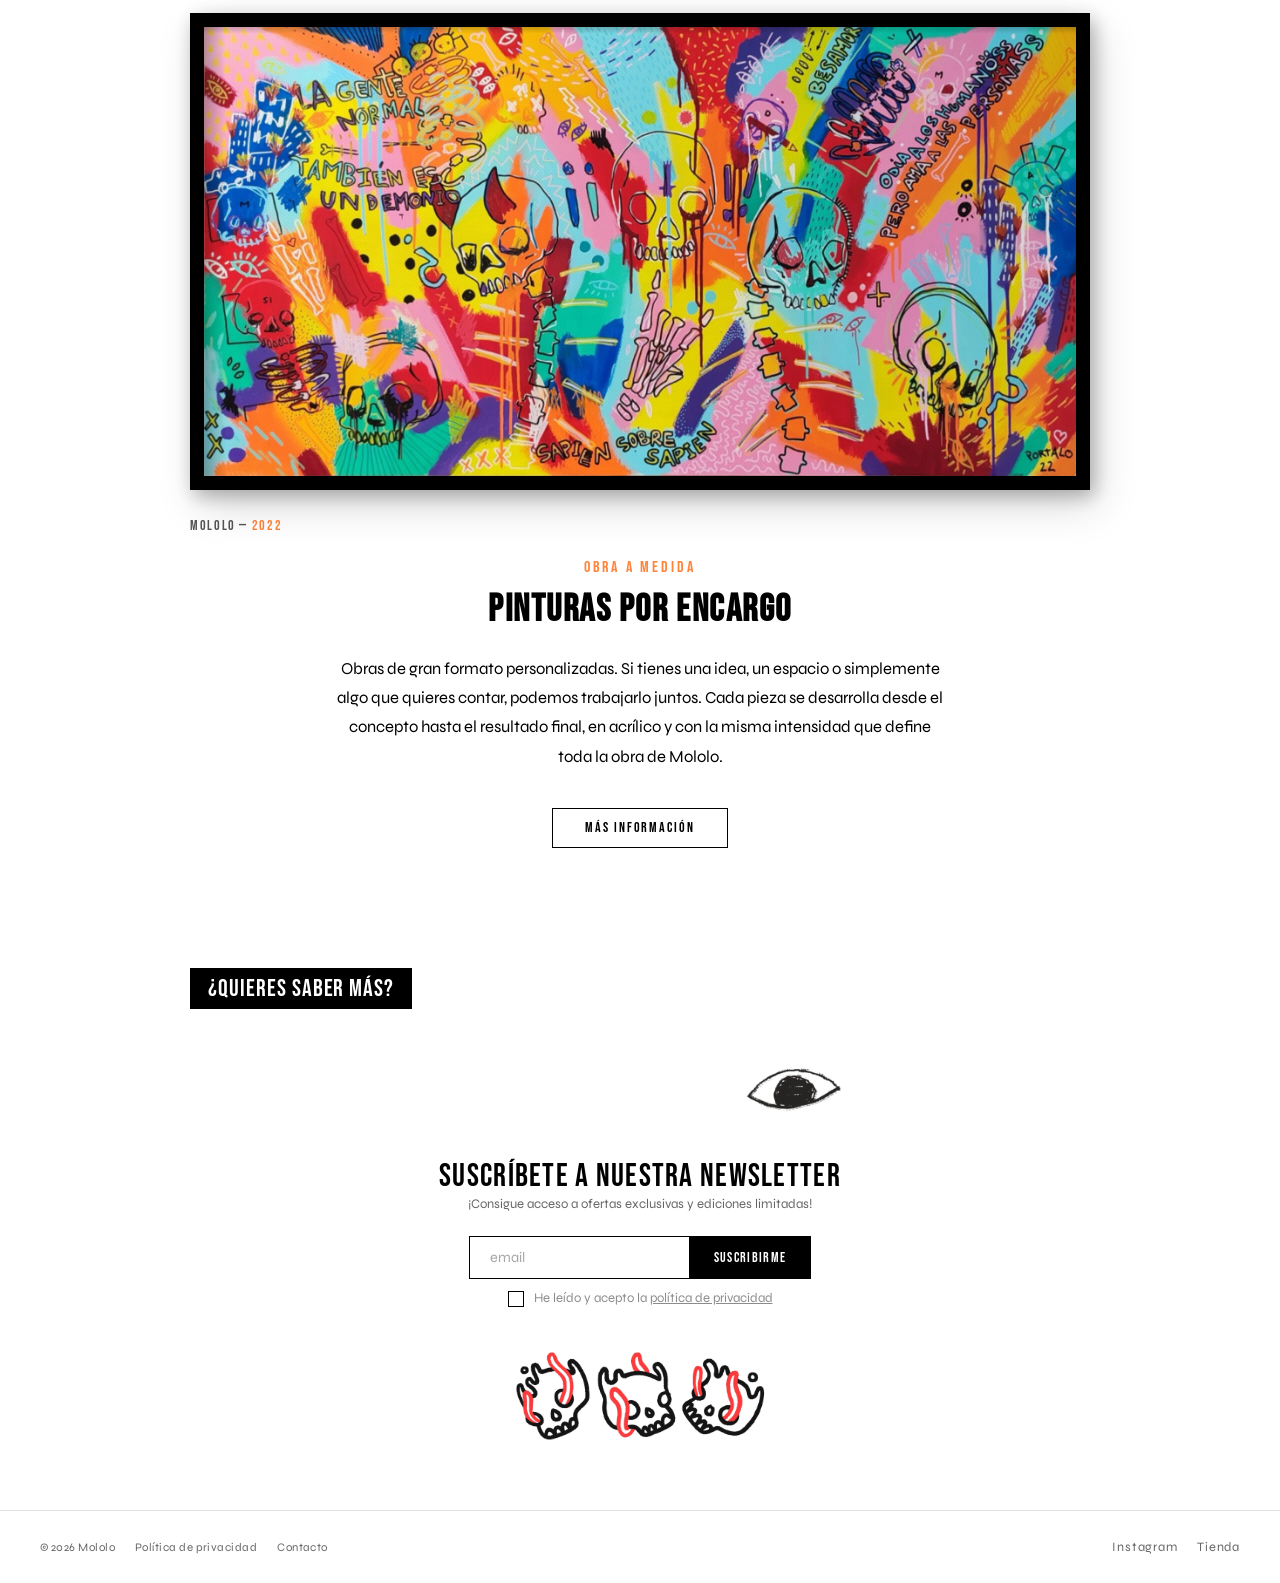
==== commit d6838020: "cambiado hero-sub en hero" ====
--- a/index.html
+++ b/index.html
@@ -120,7 +120,7 @@
           <div class="logo-sprite">
             <img src="assets/images/hero/mololo-logo-hero.webp" alt="MOLOLO">
           </div>
-          <p class="hero-sub">Arte original y ediciones limitadas.</p>
+          <p class="hero-sub">By Pako Portalo.</p>
           <a class="btn-tienda" href="https://shop.mololo.es" target="_blank" rel="noopener">TIENDA</a>
         </div>
         <div class="hero-right">
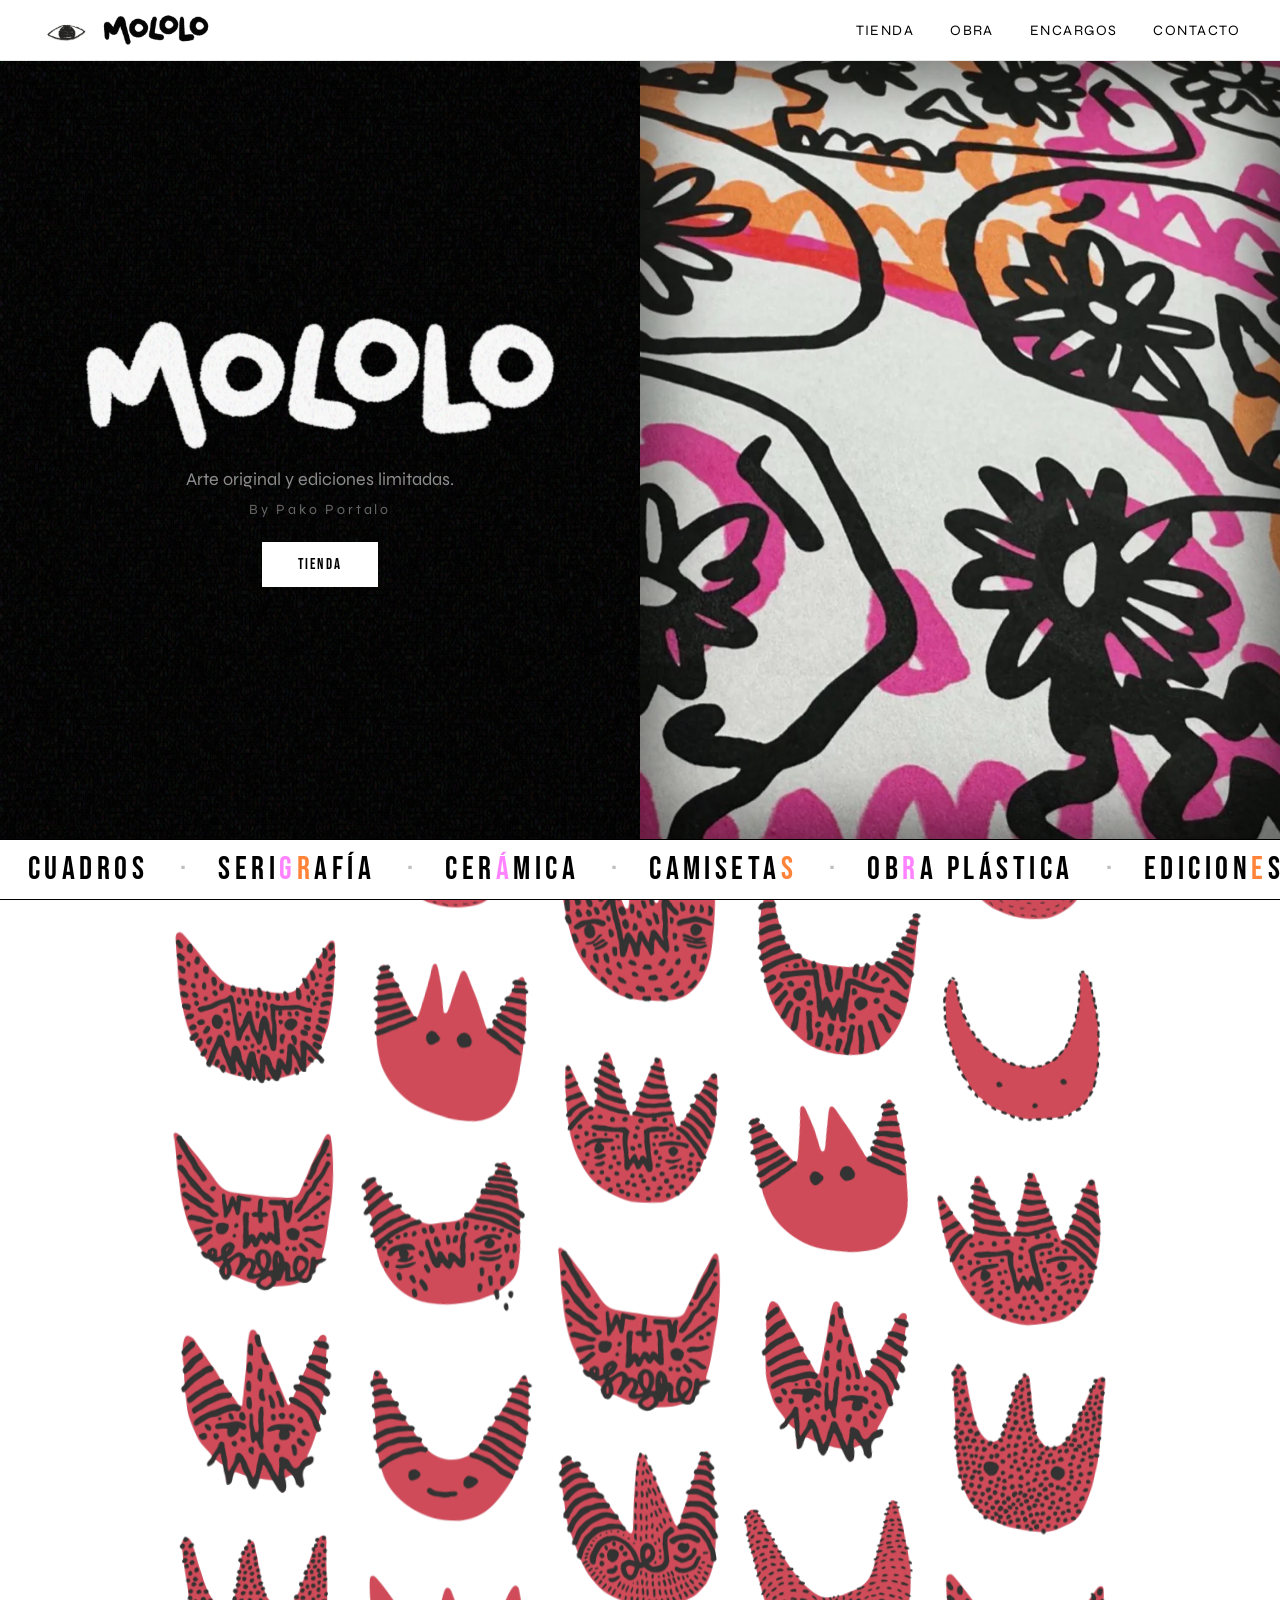
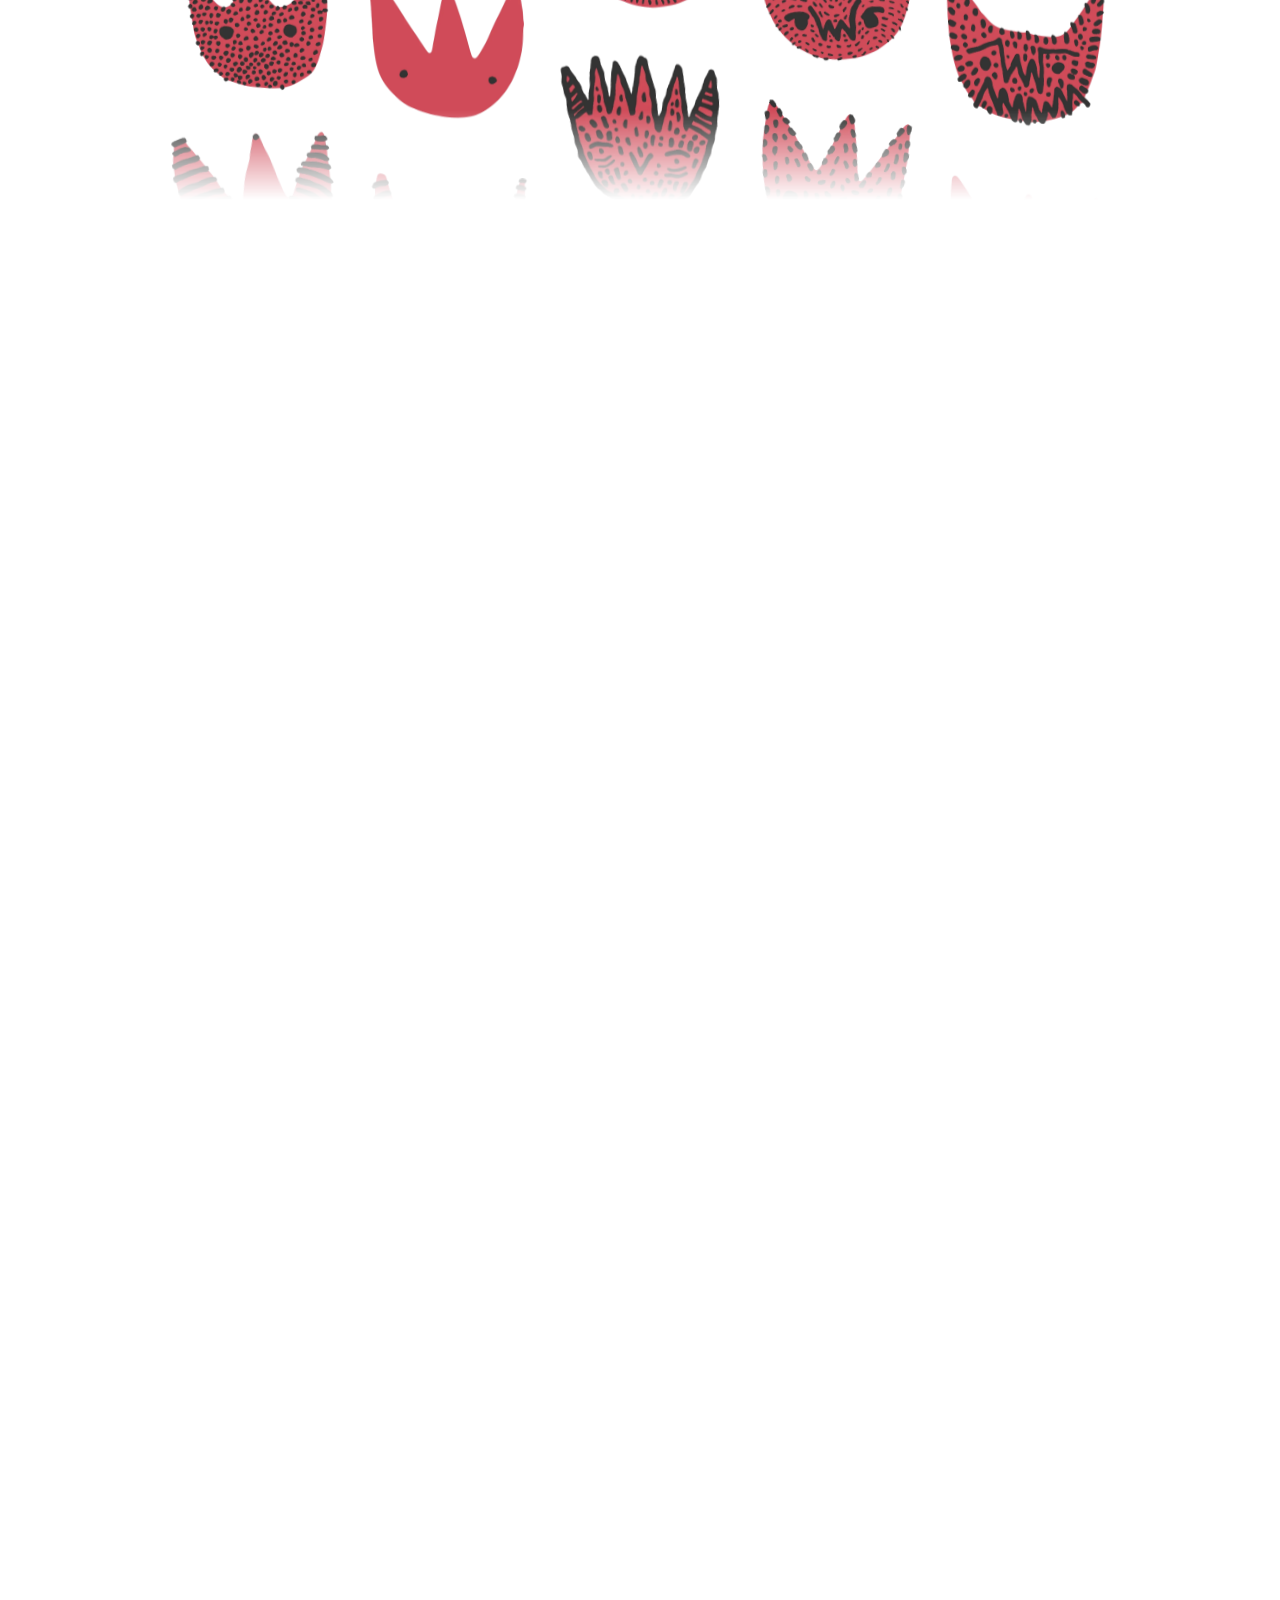
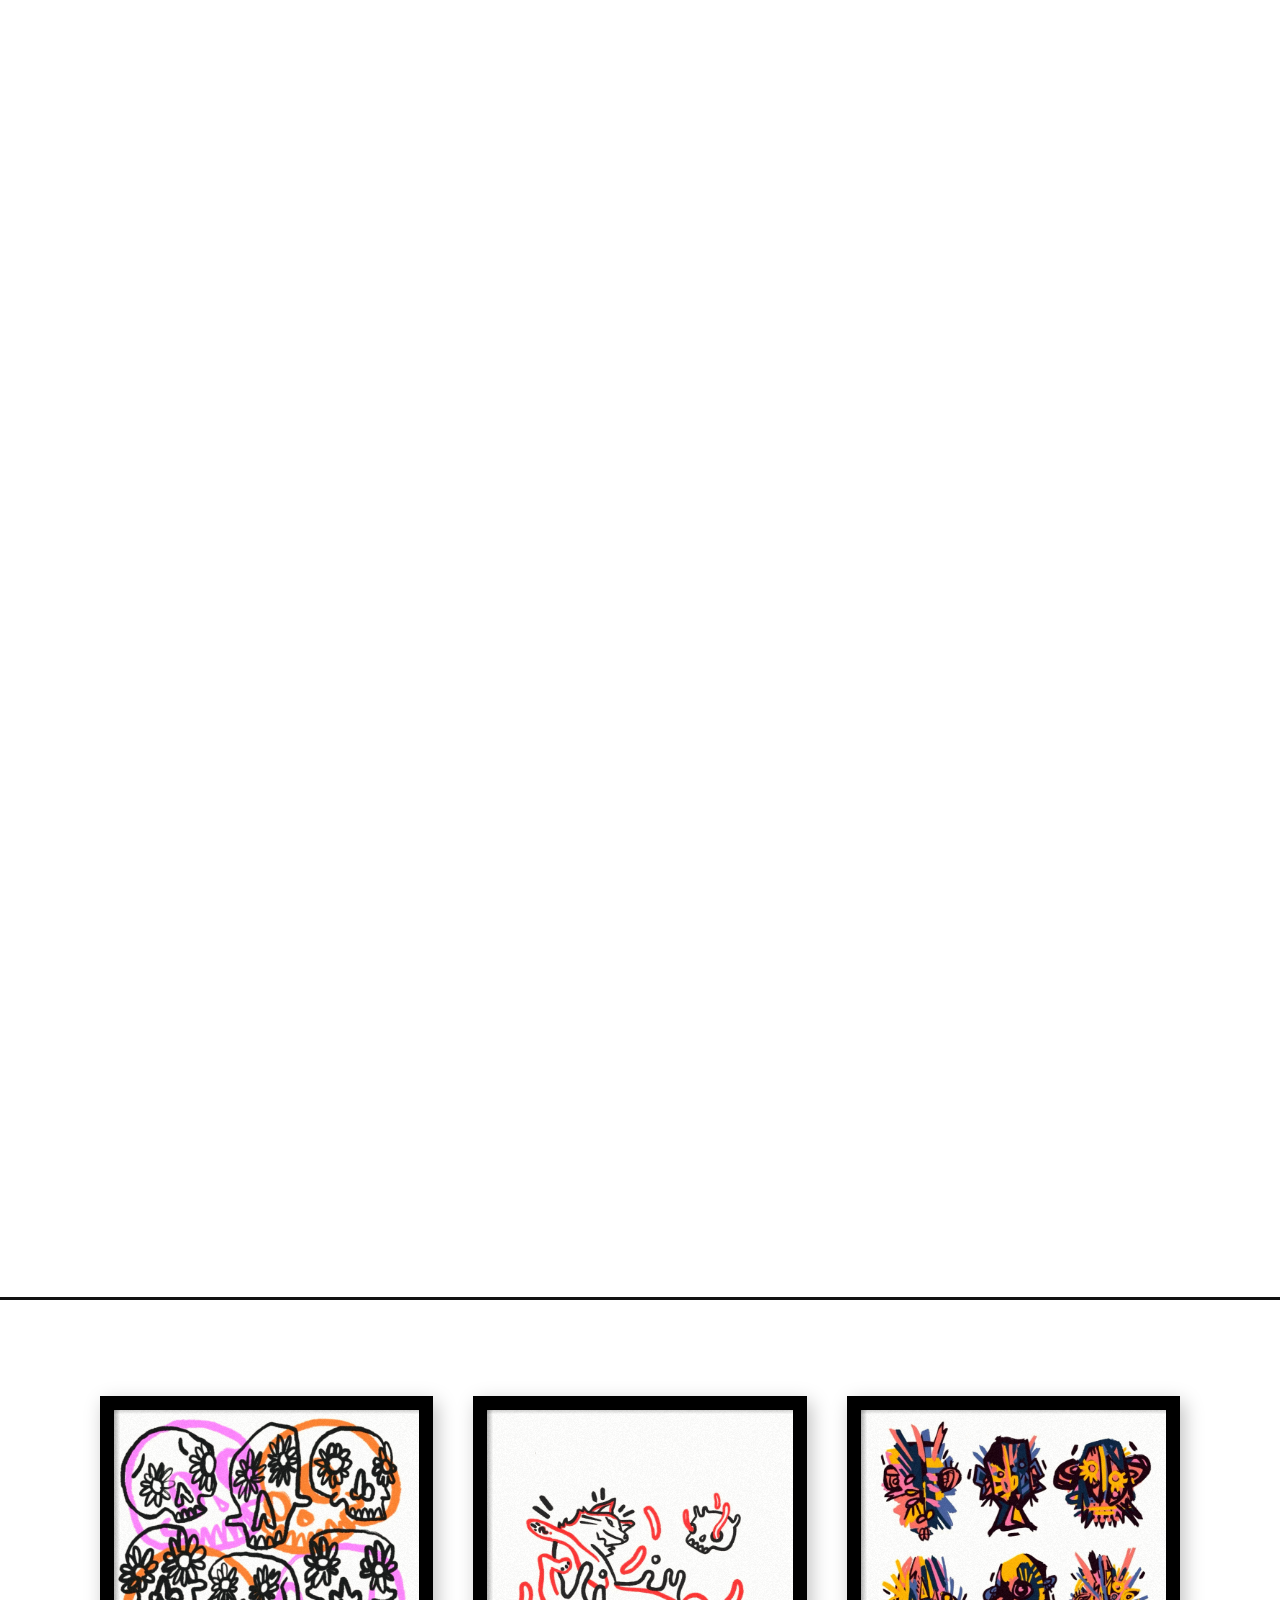
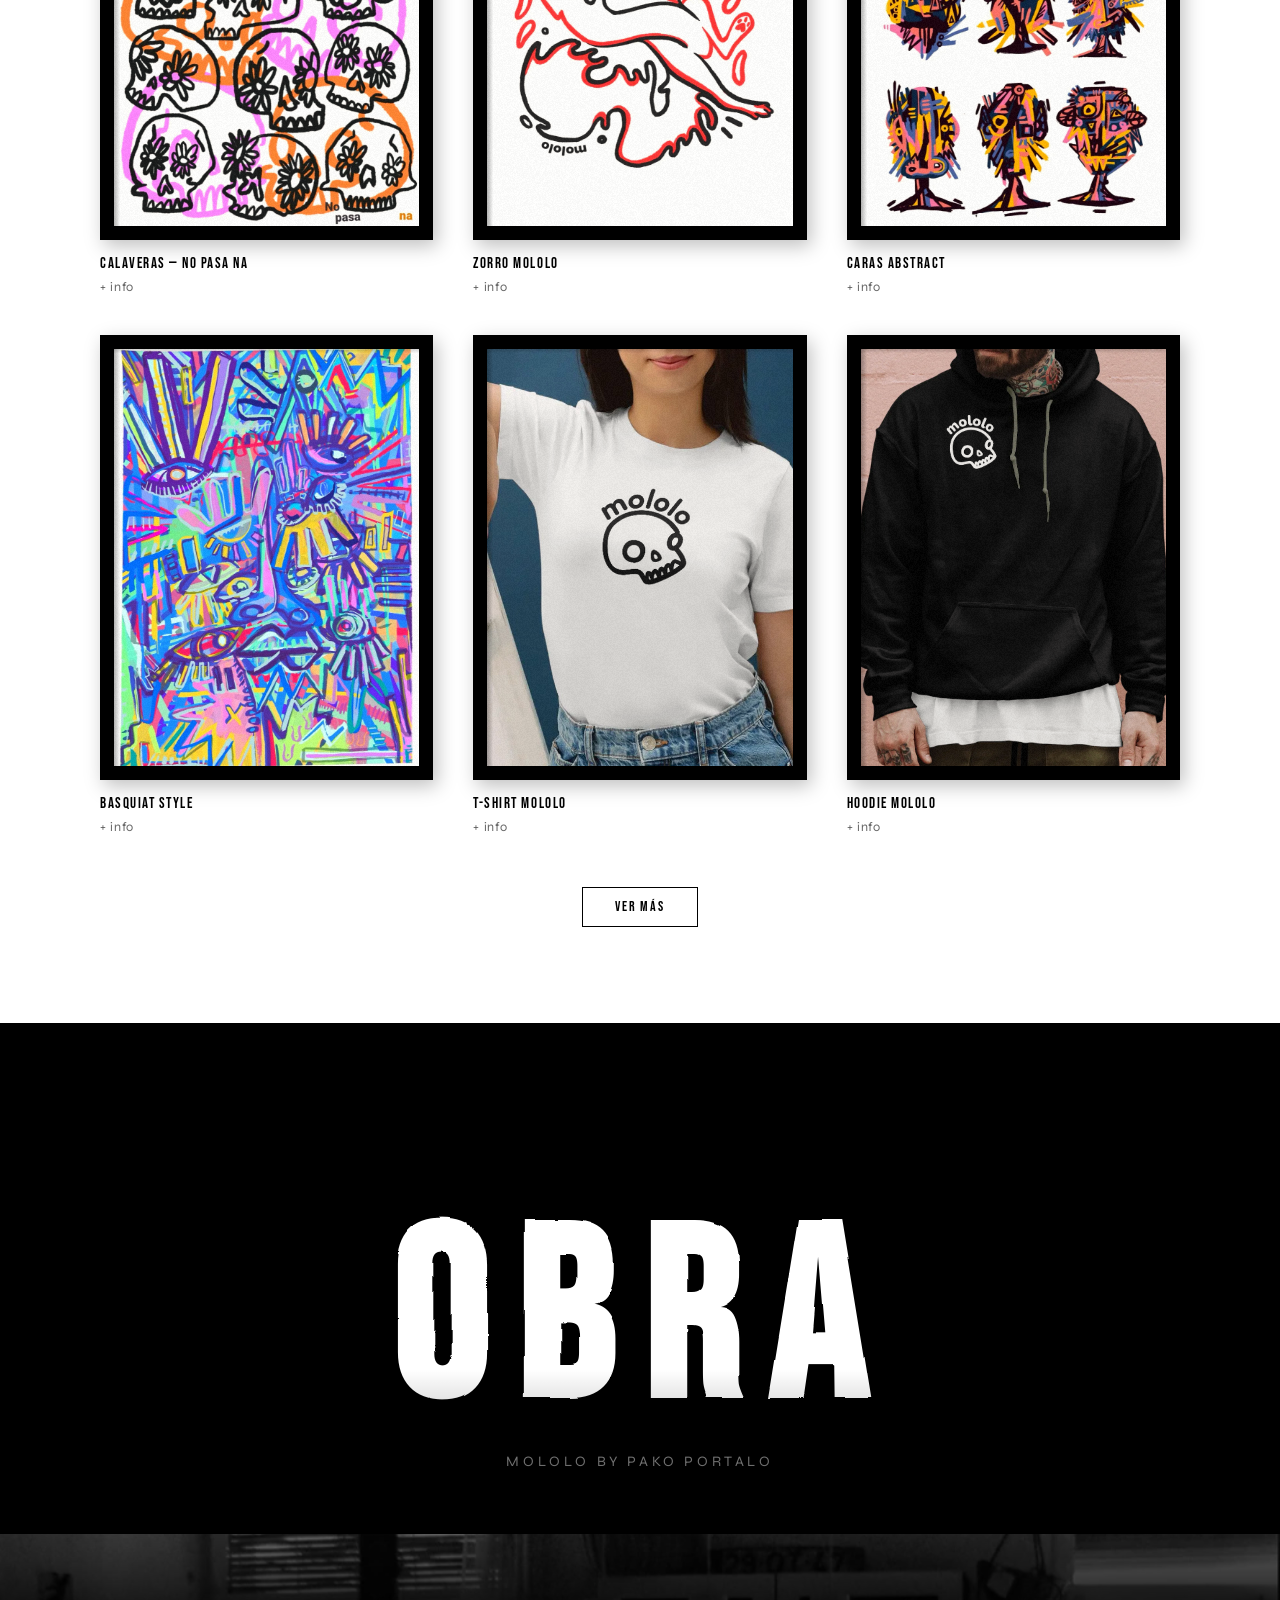
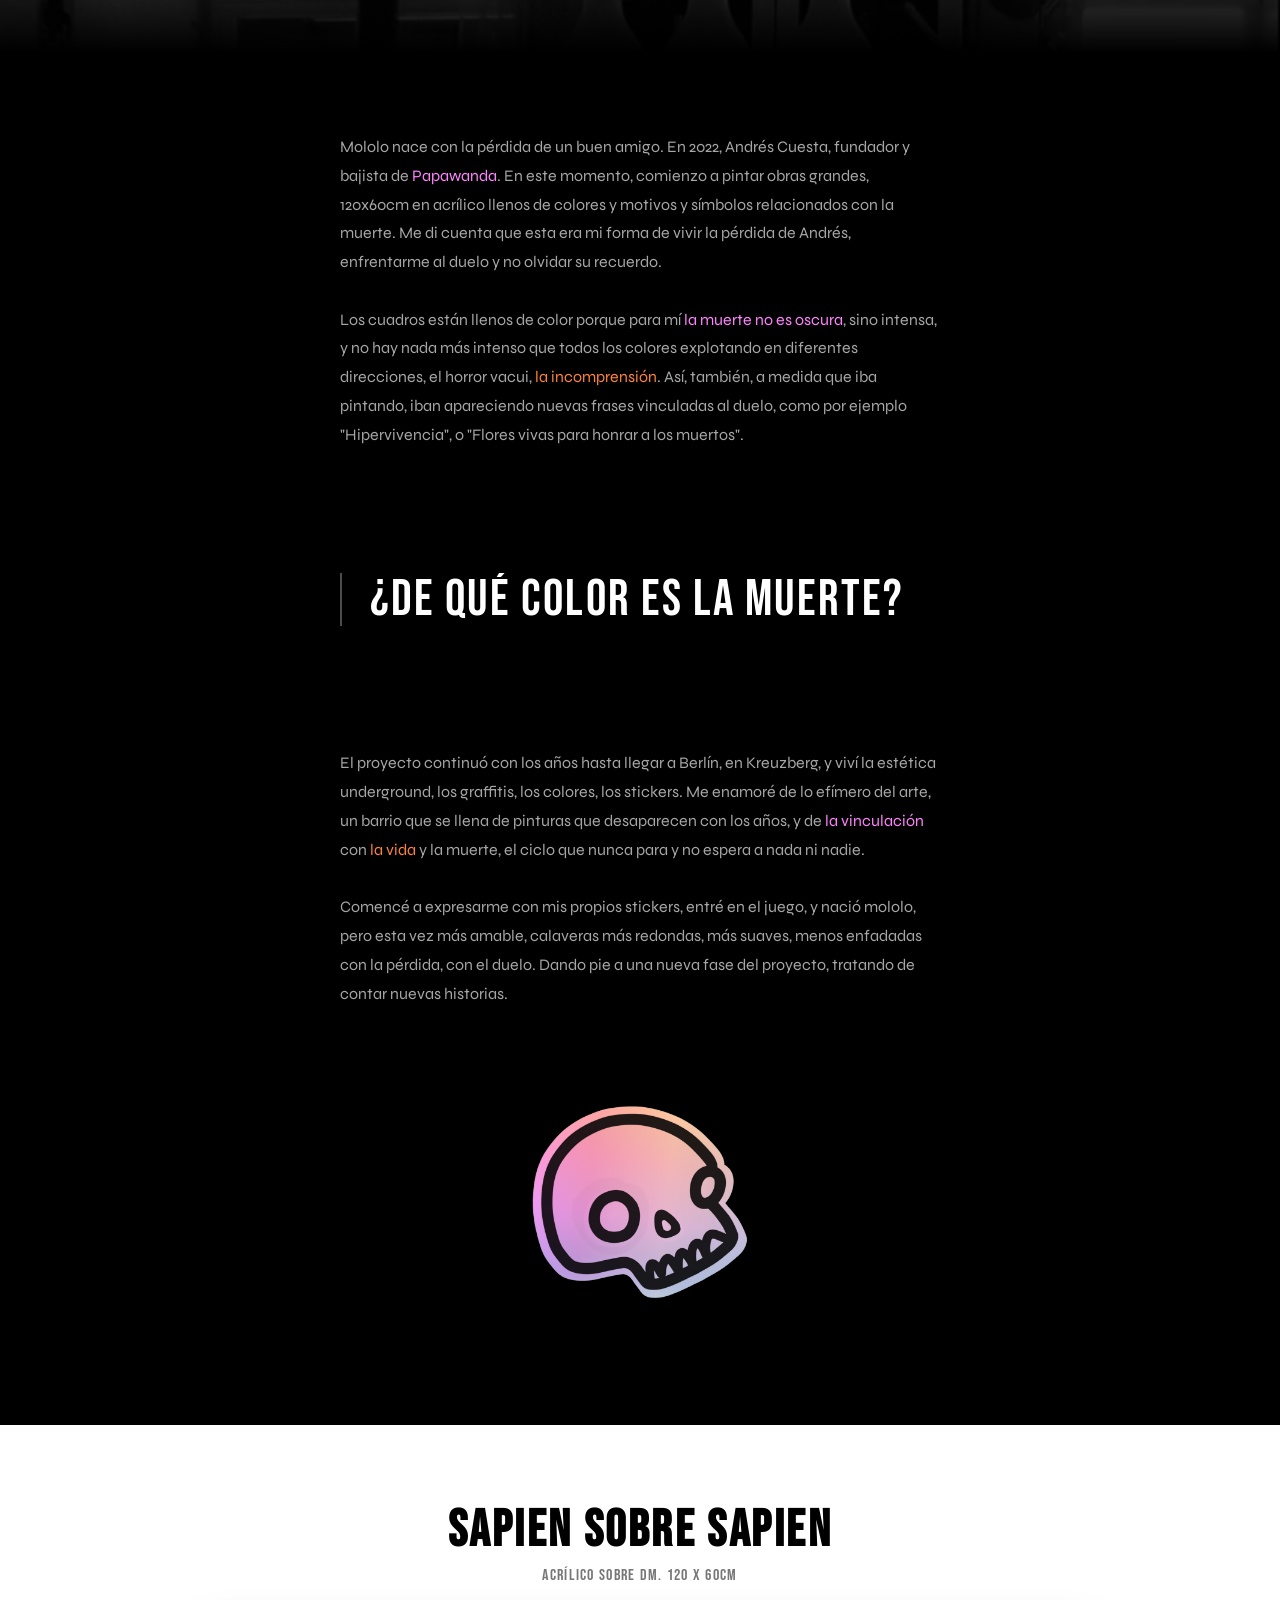
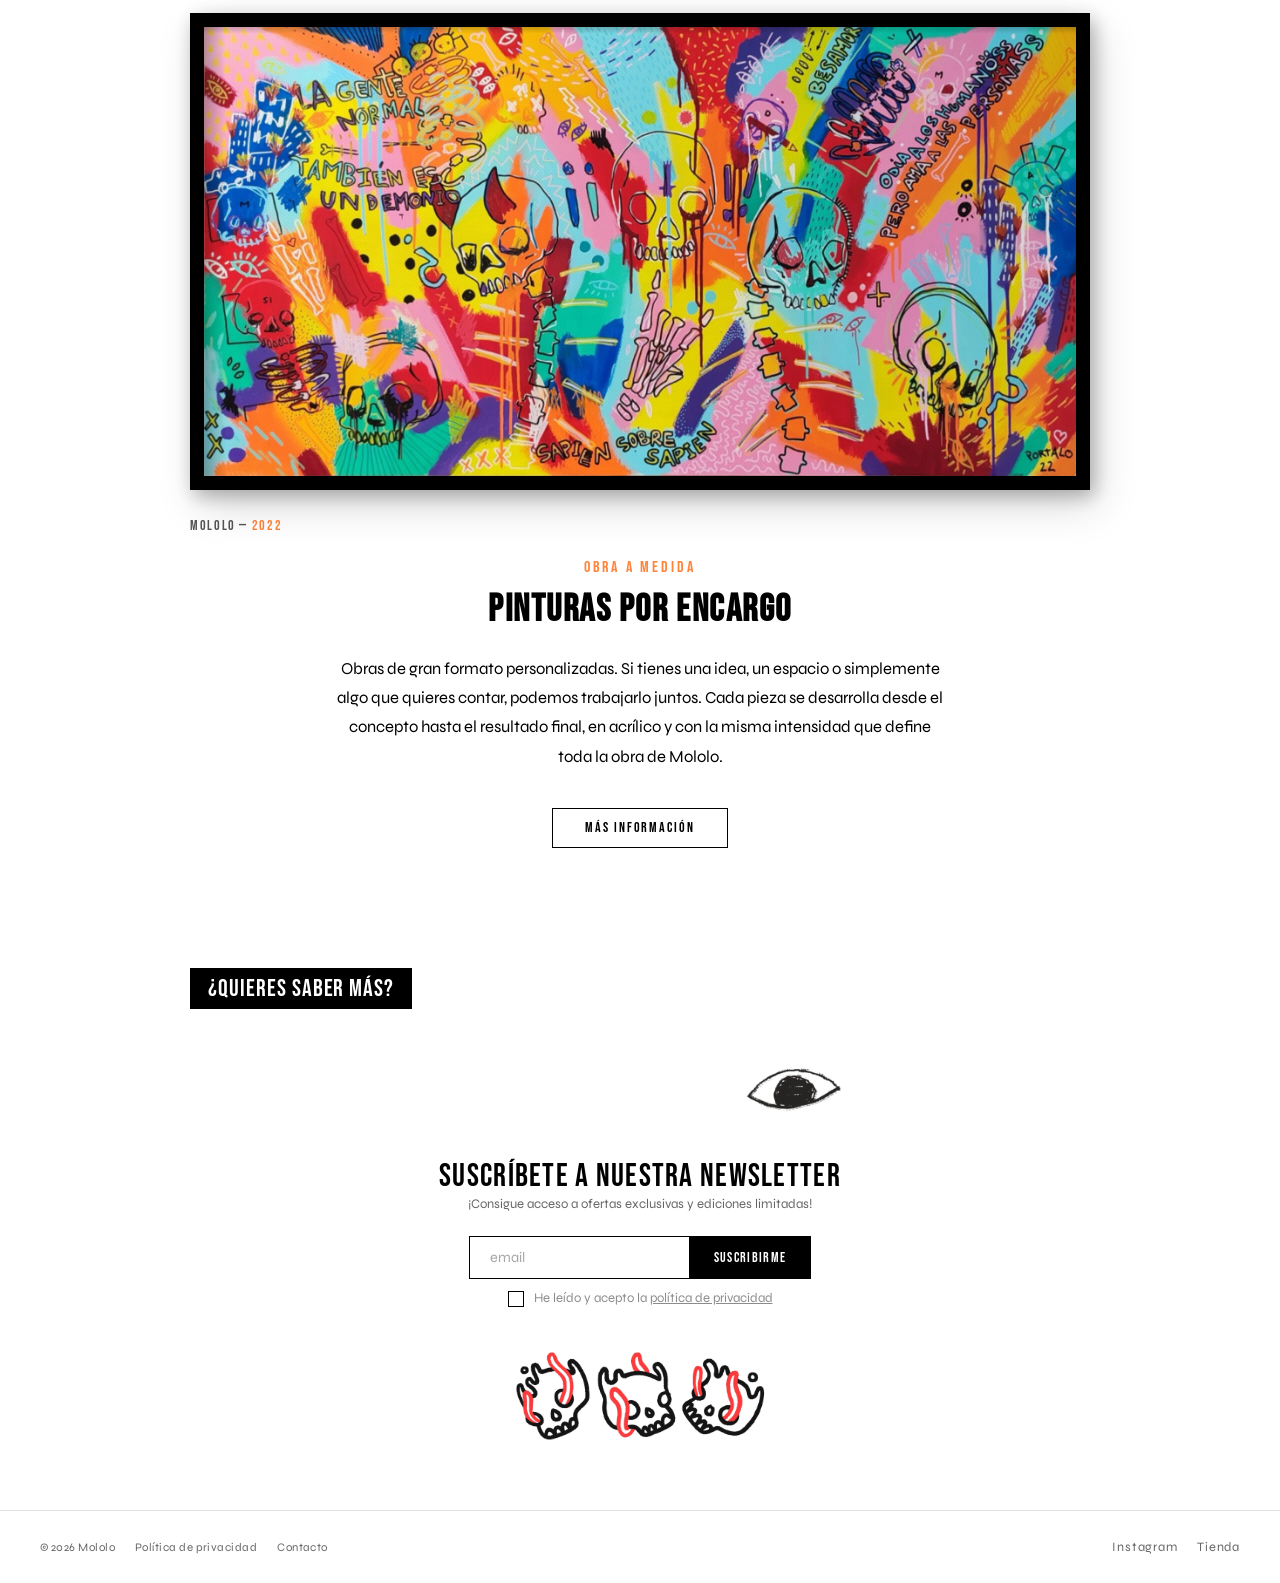
==== commit b51ec569: "Firma "By Pako Portalo" bajo el subtítulo del hero Mismo tipo que el subtítulo pero más pequeña, con" ====
--- a/index.html
+++ b/index.html
@@ -120,7 +120,8 @@
           <div class="logo-sprite">
             <img src="assets/images/hero/mololo-logo-hero.webp" alt="MOLOLO">
           </div>
-          <p class="hero-sub">By Pako Portalo.</p>
+          <p class="hero-sub">Arte original y ediciones limitadas.</p>
+          <p class="hero-by">By Pako Portalo</p>
           <a class="btn-tienda" href="https://shop.mololo.es" target="_blank" rel="noopener">TIENDA</a>
         </div>
         <div class="hero-right">
--- a/css/landing.css
+++ b/css/landing.css
@@ -392,6 +392,15 @@
   font-size: clamp(0.95rem, 1.4vw, 1.15rem);
   color: rgba(255,255,255,0.55);
   line-height: 1.6;
+}
+
+/* firma bajo el subtítulo del hero */
+.hero-by {
+  margin: -2px 0 0;
+  font-family: var(--font-body);
+  font-size: clamp(0.78rem, 1.1vw, 0.9rem);
+  letter-spacing: 0.2em;
+  color: rgba(255,255,255,0.4);
 }
 
 .btn-tienda {
